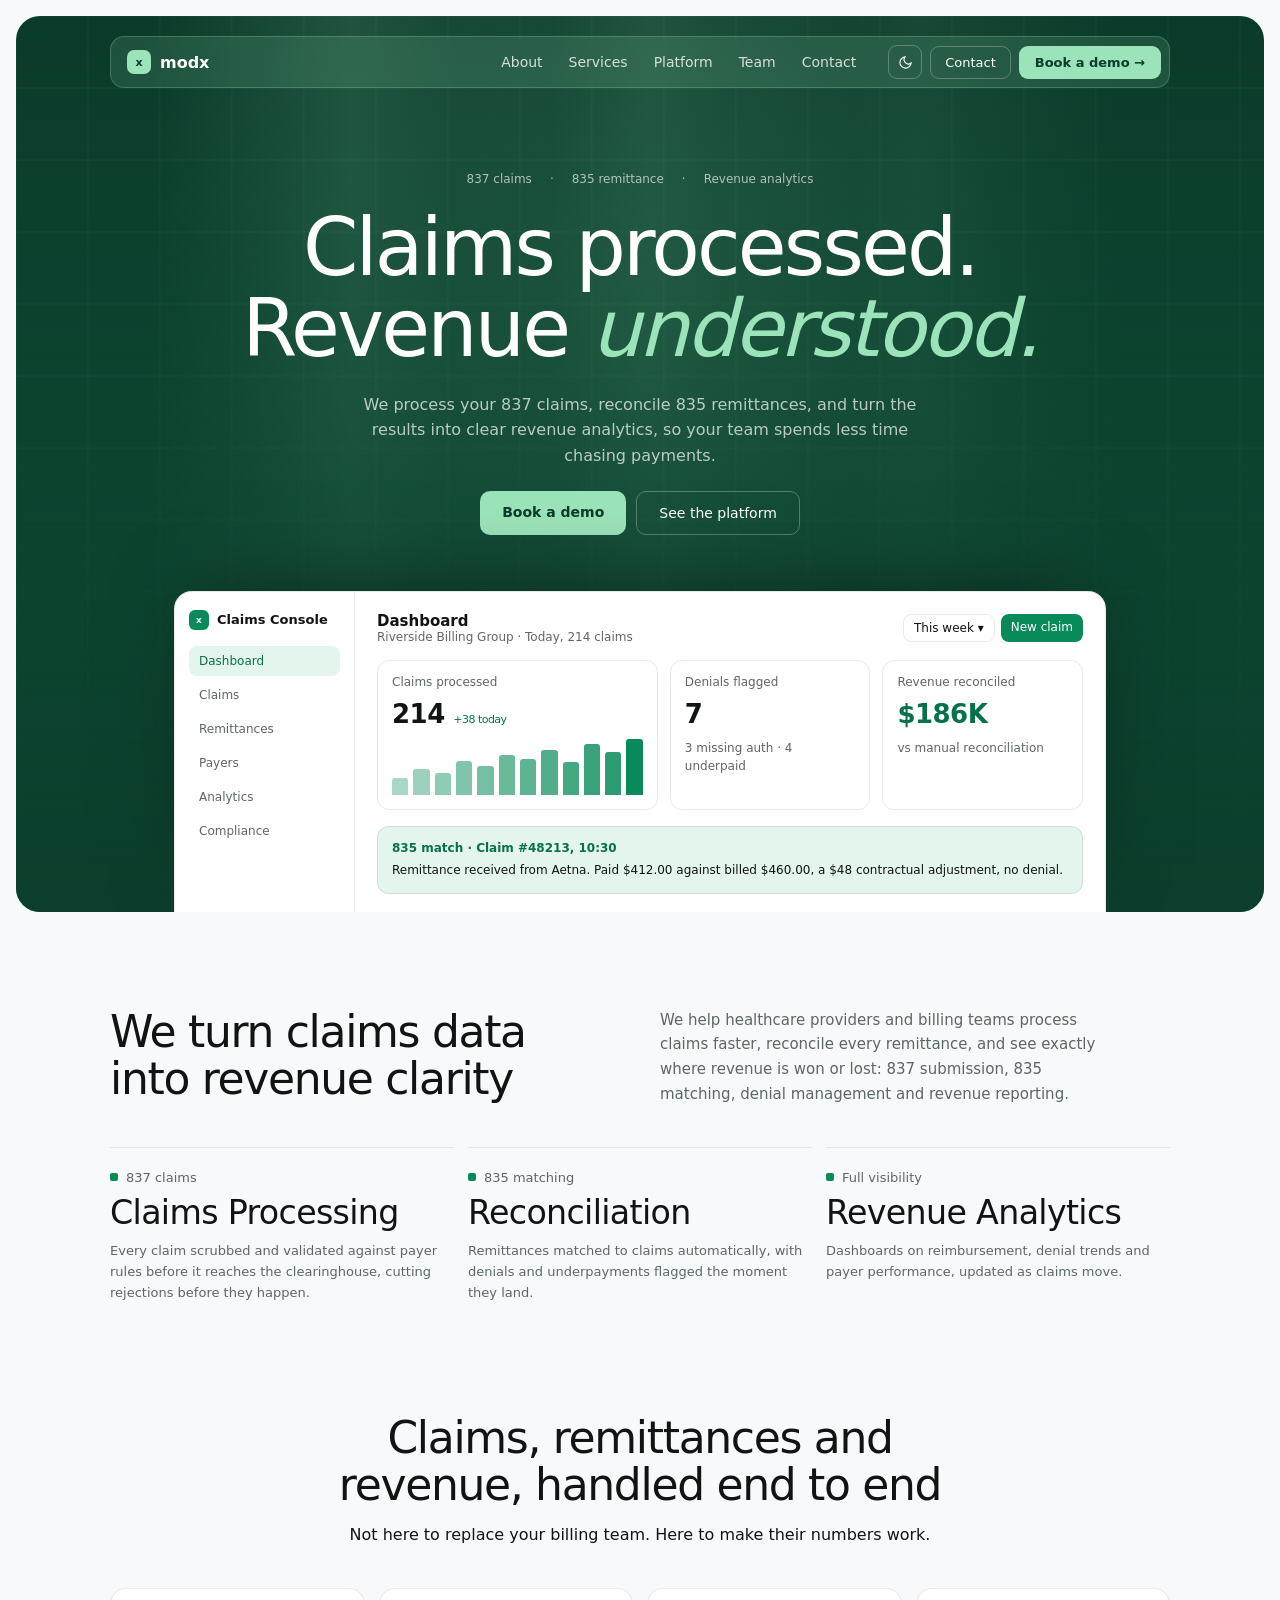
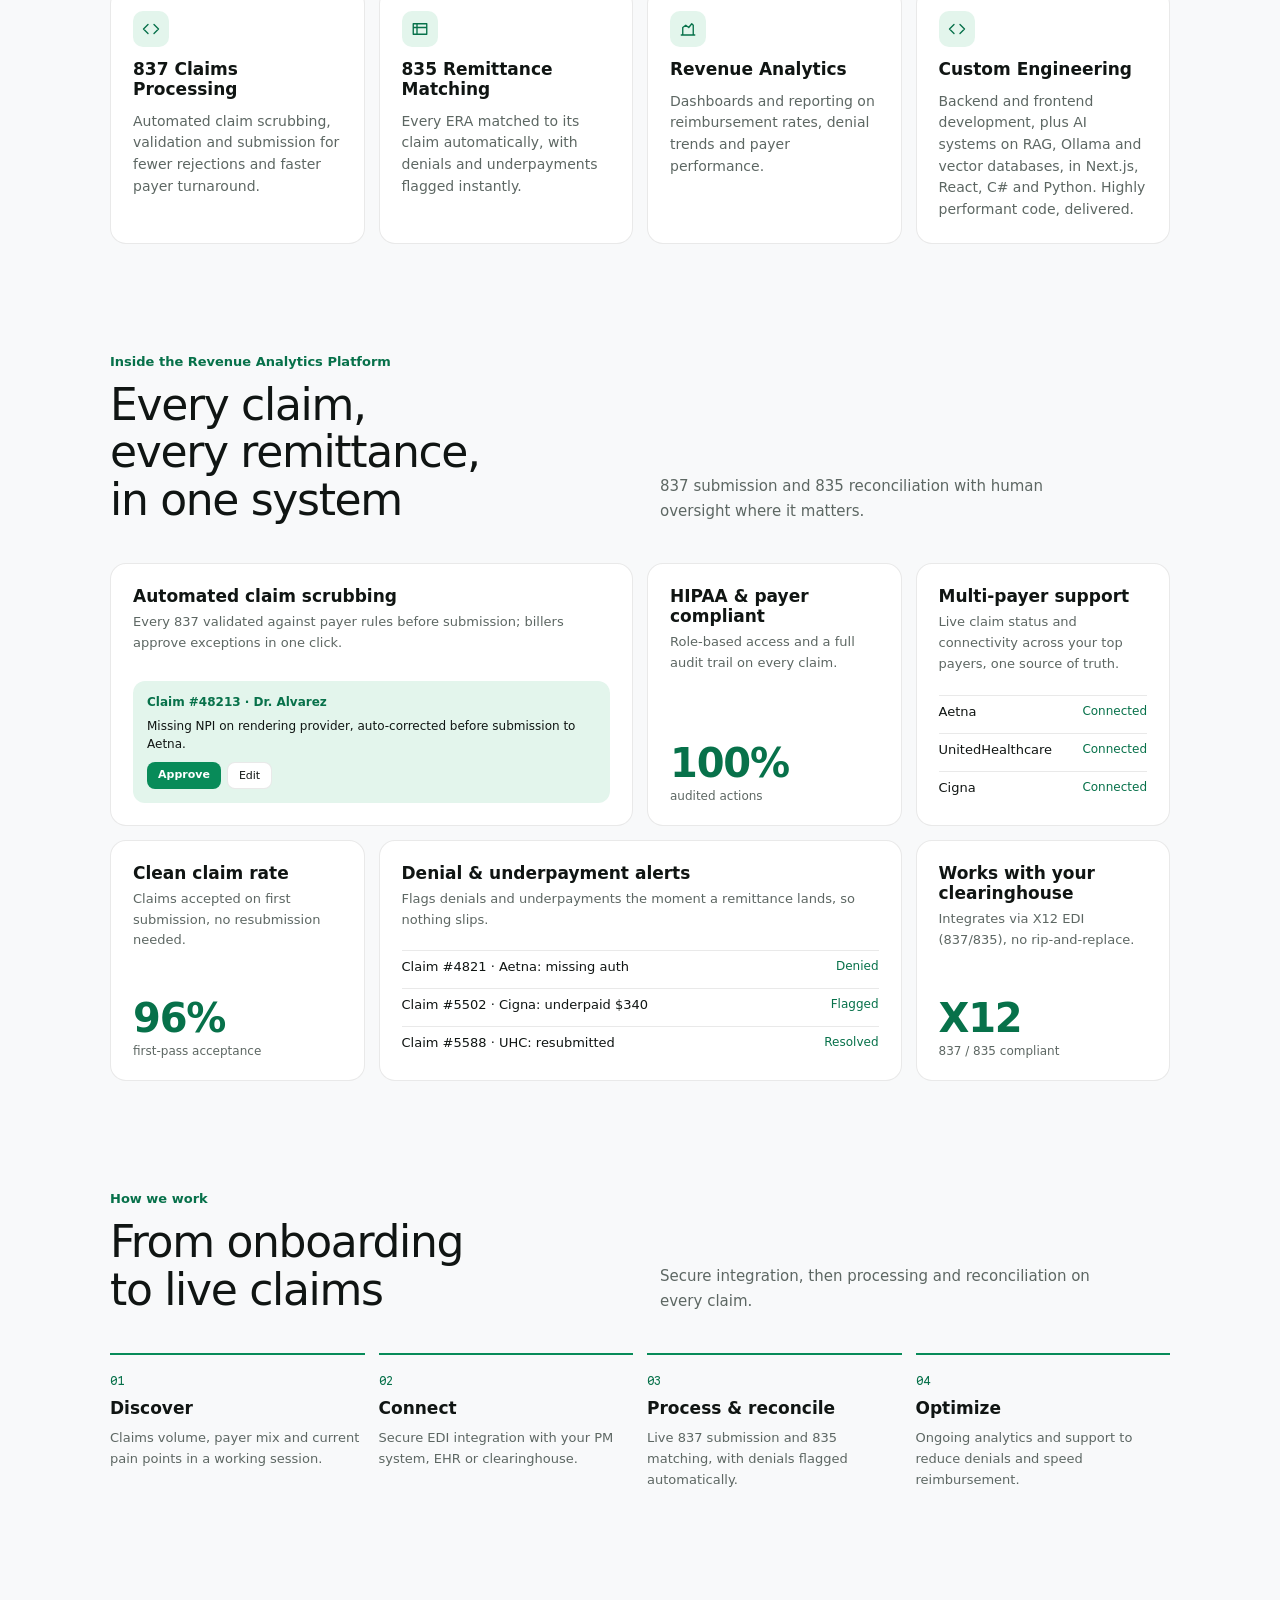
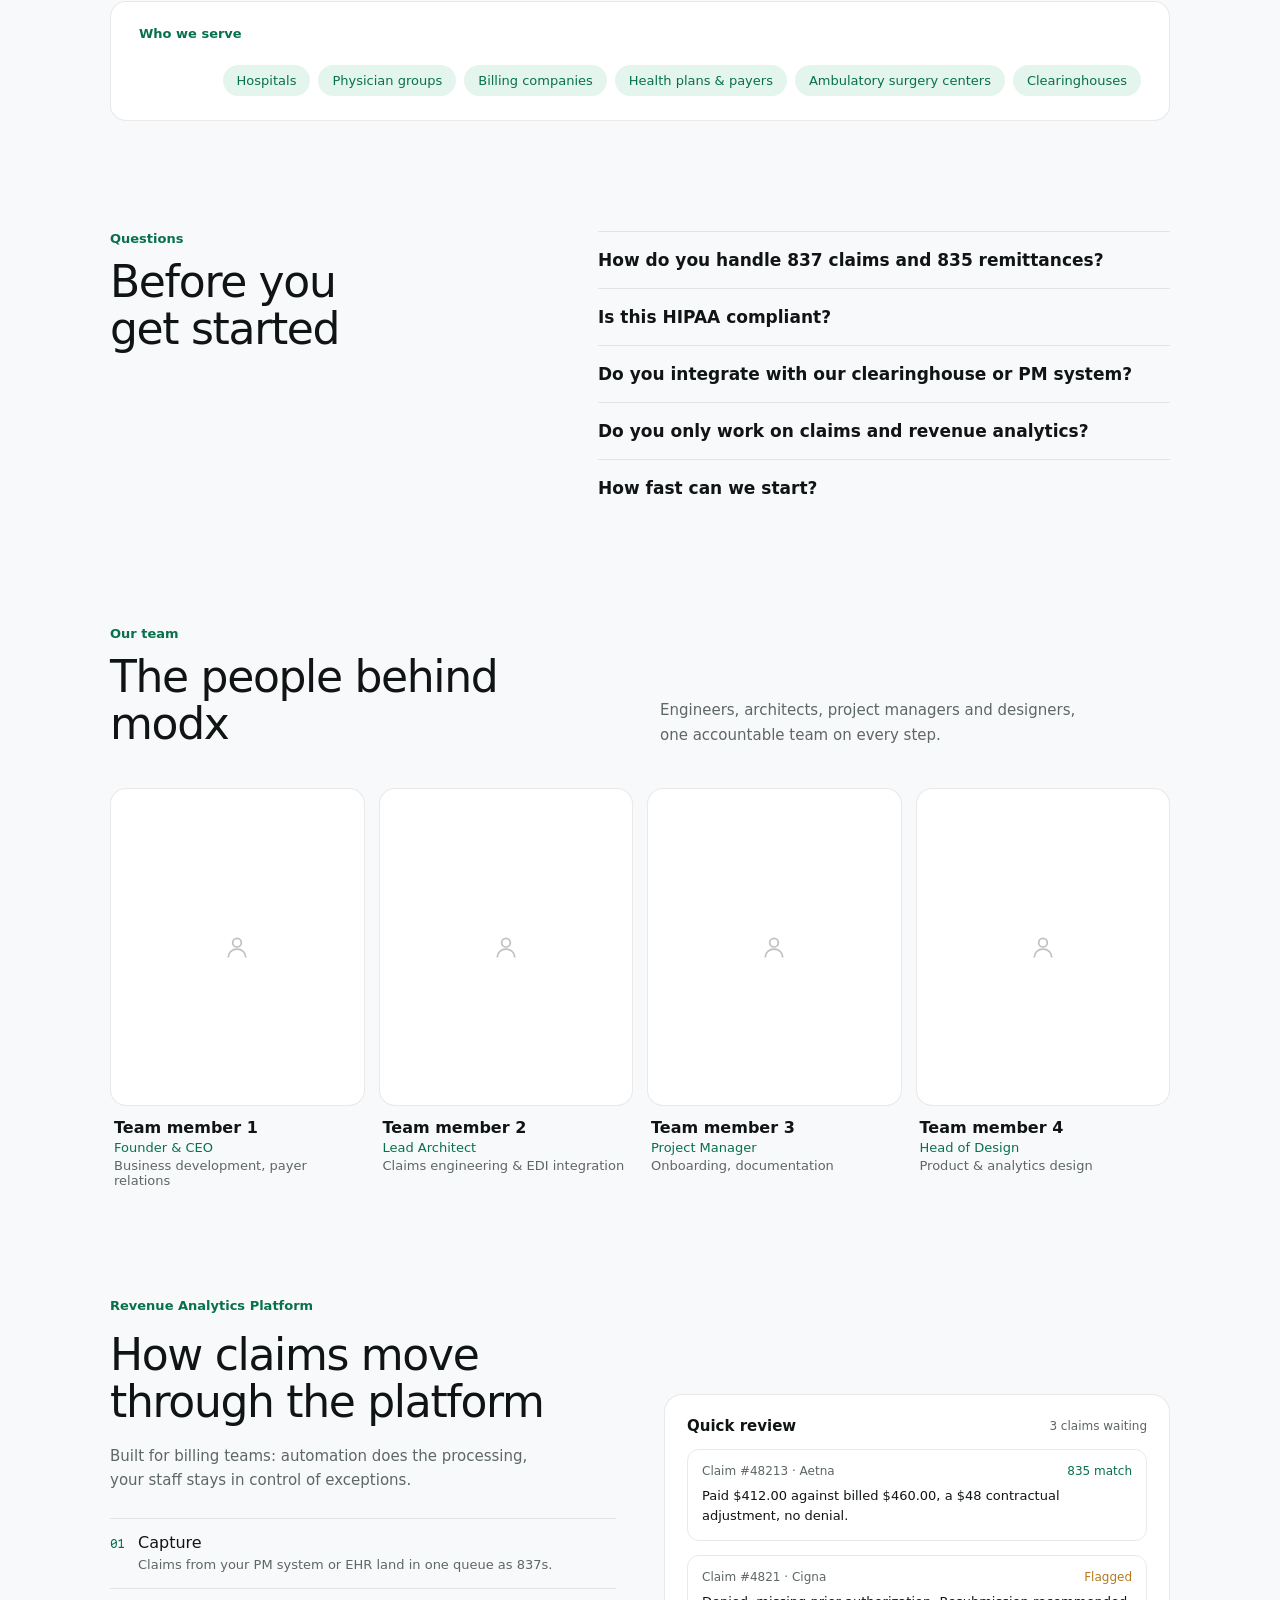
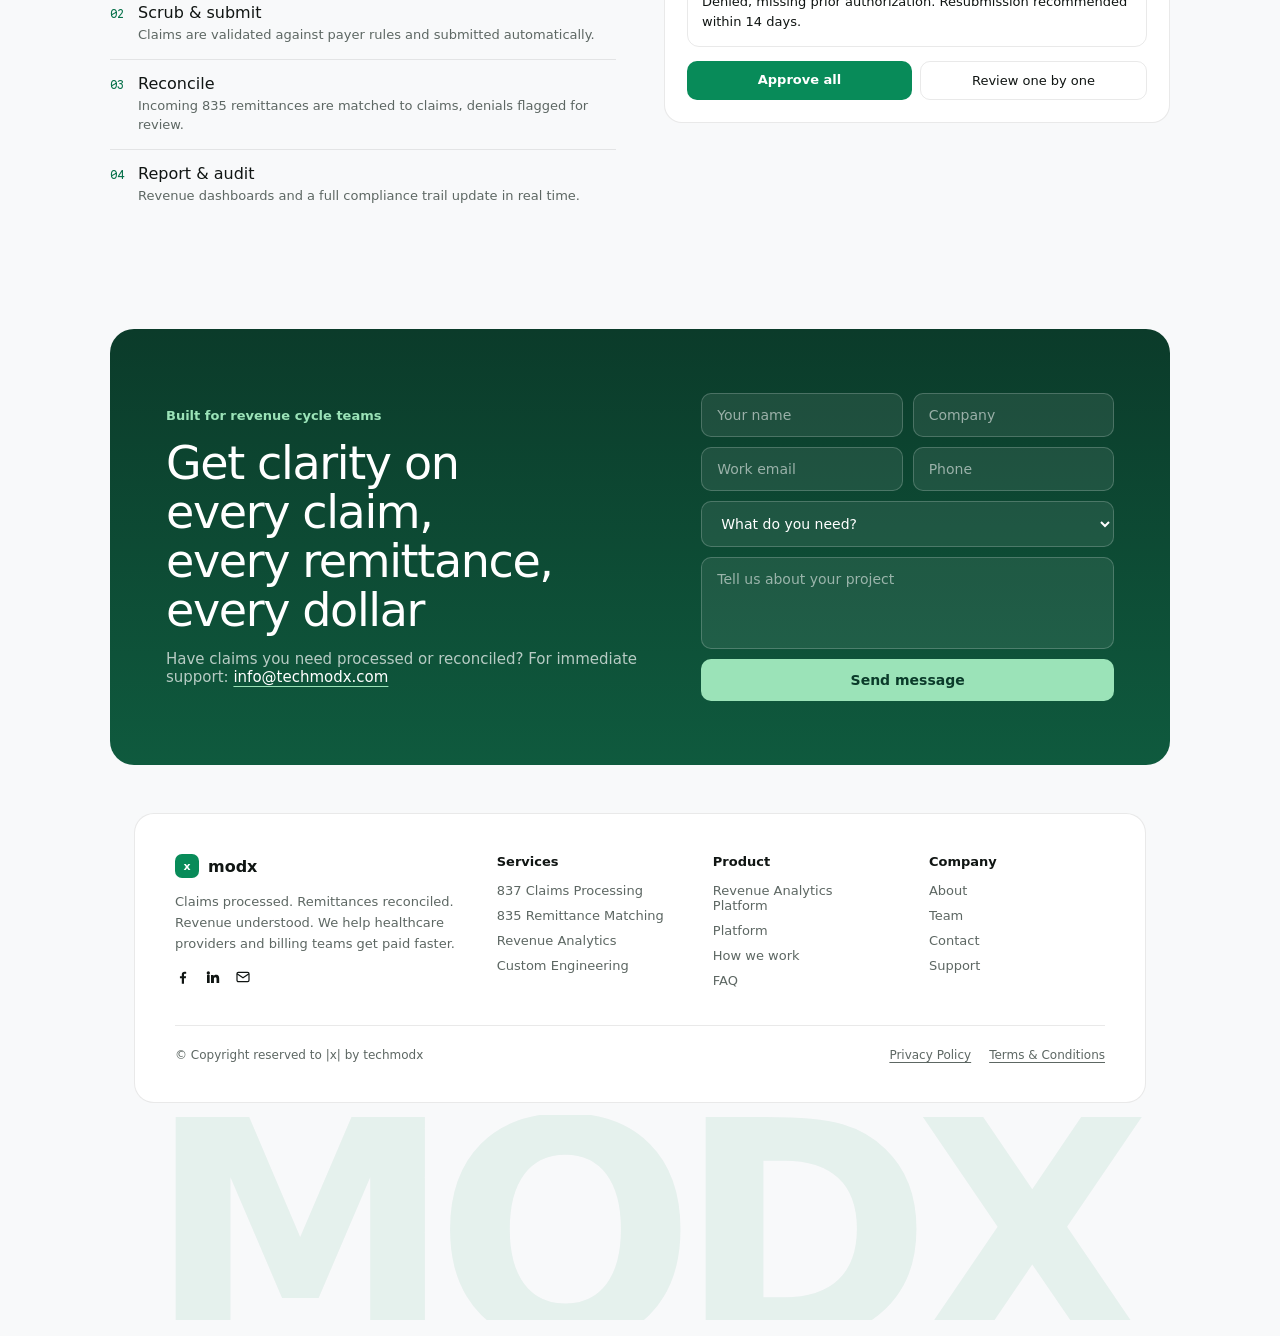
==== landingV2.html @ c611c6ce "Add landing page concepts V2 (Framed Green) and V3 (Studio)" ====
<!DOCTYPE html>
<html lang="en">
<head>
<meta charset="utf-8">
<meta name="viewport" content="width=device-width, initial-scale=1">
<title>MODX: Claims processed. Revenue understood.</title>
<meta name="description" content="MODX processes 837 healthcare claims, reconciles 835 remittances, and turns the results into revenue analytics for providers and billing teams.">
<link rel="preconnect" href="https://fonts.googleapis.com">
<link rel="preconnect" href="https://fonts.gstatic.com" crossorigin>
<link href="https://fonts.googleapis.com/css2?family=Google+Sans+Flex:opsz,wght@6..144,300..800&family=Google+Sans+Code:wght@400;500&display=swap" rel="stylesheet">
<style>
  :root{
    color-scheme:light;
    --bg:#F8F9FA;--panel:#FFFFFF;--fg:#101513;--fg2:#5D6763;--line:rgba(16,21,19,.09);
    --green:#088B59;--green-ink:#07714A;--lime:#9BE3B8;--mint:#E3F5EC;
    --hero:#0B3B2A;--hero2:#0F5A3E;--sun:none;--moon:block;
  }
  [data-theme="dark"]{
    color-scheme:dark;
    --bg:#0C100F;--panel:#141A18;--fg:#EEF2F0;--fg2:#96A19C;--line:rgba(238,242,240,.10);
    --green:#2ED390;--green-ink:#2ED390;--lime:#2ED390;--mint:rgba(46,211,144,.12);
    --hero:#07271D;--hero2:#0B3B2A;--sun:block;--moon:none;
  }
  *{box-sizing:border-box}
  html{scroll-behavior:smooth}
  body{
    margin:0;background:var(--bg);color:var(--fg);padding:16px;
    font-family:"Google Sans Flex","Google Sans","Product Sans",system-ui,sans-serif;
    font-optical-sizing:auto;-webkit-font-smoothing:antialiased;
    transition:background .3s,color .3s;
  }
  a{color:var(--green-ink);text-decoration:none}
  a:hover{color:var(--green)}
  ::selection{background:var(--green);color:#fff}
  ::-moz-selection{background:var(--green);color:#fff}
  h1,h2{margin:0;font-weight:500;letter-spacing:-.03em}
  .wrap{max-width:1060px;margin:0 auto;padding-left:24px;padding-right:24px}
  @keyframes rise{from{opacity:0;transform:translateY(18px)}to{opacity:1;transform:none}}
  [data-reveal]{opacity:0;transform:translateY(18px);transition:opacity .7s,transform .7s}
  [data-reveal].is-visible{opacity:1;transform:none}

  /* ---------- hero ---------- */
  #top{position:relative;overflow:hidden;border-radius:24px;background:linear-gradient(180deg,var(--hero),var(--hero2));color:#fff}
  #hero-canvas{position:absolute;inset:0;z-index:0;width:100%;height:100%;display:block}

  header.site-header{position:relative;z-index:3;padding:20px 24px 0}
  header.site-header nav{max-width:1060px;margin:0 auto;padding:8px 8px 8px 16px;display:flex;align-items:center;gap:20px;flex-wrap:wrap;
    border-radius:14px;background:rgba(155,227,184,.14);border:1px solid rgba(155,227,184,.25);backdrop-filter:blur(12px);-webkit-backdrop-filter:blur(12px)}
  .brand{display:flex;align-items:center;gap:9px;color:#fff;font-weight:600;font-size:16px;white-space:nowrap}
  .brand .mark{width:24px;height:24px;border-radius:7px;background:var(--lime);display:grid;place-items:center;color:#0B3B2A;font-size:11px;font-weight:700}
  .nav-links{display:flex;gap:2px;margin-left:auto;font-size:14px;white-space:nowrap}
  .nav-links a{color:rgba(255,255,255,.8);padding:6px 12px}
  .nav-links a:hover{color:#fff}
  .nav-actions{display:flex;align-items:center;gap:8px}
  .icon-btn{width:34px;height:34px;border-radius:9px;border:1px solid rgba(255,255,255,.25);background:transparent;color:#fff;cursor:pointer;display:grid;place-items:center}
  .icon-btn:hover{border-color:#fff}
  .icon-btn svg{width:15px;height:15px}
  .btn-outline{color:#fff;padding:8px 14px;border-radius:9px;border:1px solid rgba(255,255,255,.25);font-size:13px;white-space:nowrap;display:inline-block}
  .btn-outline:hover{color:#fff;border-color:#fff}
  .btn-lime{background:var(--lime);color:#0B3B2A;padding:9px 16px;border-radius:9px;font-weight:600;font-size:13px;white-space:nowrap;display:inline-block}
  .btn-lime:hover{color:#0B3B2A;filter:brightness(1.05)}
  .nav-toggle{display:none;width:34px;height:34px;border-radius:9px;border:1px solid rgba(255,255,255,.25);background:transparent;color:#fff;cursor:pointer;align-items:center;justify-content:center}
  .nav-toggle svg{width:18px;height:18px}

  .hero-inner{position:relative;z-index:2;max-width:1060px;margin:0 auto;padding:84px 24px 0;text-align:center;display:flex;flex-direction:column;align-items:center;gap:22px;animation:rise .8s cubic-bezier(.2,.7,.2,1) both}
  .hero-tags{display:flex;gap:18px;font-size:12px;color:rgba(255,255,255,.65);white-space:nowrap;flex-wrap:wrap;justify-content:center}
  .hero-inner h1{font-size:clamp(44px,6.2vw,80px);line-height:1.02;letter-spacing:-.035em;max-width:820px;text-wrap:balance}
  .hero-inner h1 em{font-style:italic;font-weight:300;color:var(--lime)}
  .hero-inner p{margin:0;max-width:560px;font-size:16px;line-height:1.6;color:rgba(255,255,255,.7);text-wrap:pretty}
  .hero-ctas{display:flex;gap:10px;flex-wrap:wrap;justify-content:center}
  .hero-cta-primary{background:var(--lime);color:#0B3B2A;padding:13px 22px;border-radius:10px;font-weight:600;font-size:14px;white-space:nowrap}
  .hero-cta-primary:hover{color:#0B3B2A;filter:brightness(1.05)}
  .hero-cta-secondary{color:#fff;padding:13px 22px;border-radius:10px;border:1px solid rgba(255,255,255,.28);font-weight:500;font-size:14px;white-space:nowrap}
  .hero-cta-secondary:hover{color:#fff;border-color:#fff}

  /* dashboard mock overlapping hero bottom */
  .dash-wrap{position:relative;z-index:2;max-width:980px;margin:56px auto -2px;padding:0 24px}
  .dash{border-radius:18px 18px 0 0;background:var(--panel);color:var(--fg);border:1px solid var(--line);border-bottom:0;
    box-shadow:0 -20px 80px -30px rgba(0,0,0,.5);overflow:hidden;font-size:12px;display:grid;grid-template-columns:180px 1fr;min-height:320px}
  .dash-side{border-right:1px solid var(--line);padding:18px 14px;display:flex;flex-direction:column;gap:4px}
  .dash-side .brand-row{display:flex;align-items:center;gap:8px;font-weight:600;font-size:13px;margin-bottom:12px}
  .dash-side .brand-row .mark{width:20px;height:20px;border-radius:6px;background:var(--green);display:grid;place-items:center;color:#fff;font-size:9px}
  .dash-side .item{padding:8px 10px;color:var(--fg2)}
  .dash-side .item.active{border-radius:8px;background:var(--mint);color:var(--green-ink);font-weight:500}
  .dash-main{padding:20px 22px;display:flex;flex-direction:column;gap:16px;text-align:left}
  .dash-head{display:flex;justify-content:space-between;align-items:center}
  .dash-head .title{font-size:15px;font-weight:600}
  .dash-head .sub{color:var(--fg2)}
  .dash-head .actions{display:flex;gap:6px}
  .dash-head .actions span{padding:6px 10px;border-radius:8px;border:1px solid var(--line)}
  .dash-head .actions span.solid{background:var(--green);color:#fff;font-weight:500;border:none}
  .dash-stats{display:grid;grid-template-columns:1.4fr 1fr 1fr;gap:12px}
  .dash-stats .card{border:1px solid var(--line);border-radius:12px;padding:14px;display:flex;flex-direction:column;gap:10px}
  .dash-stats .lbl{color:var(--fg2)}
  .dash-stats .num{font-size:26px;font-weight:600;letter-spacing:-.02em}
  .dash-stats .num span{font-size:11px;color:var(--green-ink);font-weight:500}
  .dash-stats .num.green{color:var(--green-ink)}
  .dash-stats .desc{color:var(--fg2);line-height:1.5}
  .bars{display:flex;align-items:end;gap:5px;height:56px}
  .bars span{flex:1;border-radius:3px 3px 0 0;background:var(--green)}
  .dash-ai{border:1px solid var(--line);border-radius:12px;padding:14px;background:var(--mint);display:flex;flex-direction:column;gap:6px}
  .dash-ai .who{color:var(--green-ink);font-weight:600}
  .dash-ai .body{line-height:1.5}

  /* ---------- about + pillars ---------- */
  #about{padding:96px 0 0}
  .about-grid{display:grid;grid-template-columns:1fr 1fr;gap:40px;align-items:start}
  .about-grid h2{font-size:clamp(30px,3.6vw,44px);line-height:1.08;text-wrap:balance}
  .about-grid p{margin:0;color:var(--fg2);font-size:15px;line-height:1.65;max-width:440px;text-wrap:pretty}
  .pillars-grid{margin-top:40px;display:grid;grid-template-columns:repeat(3,1fr);gap:14px}
  .pillar{border-top:1px solid var(--line);padding-top:22px;display:flex;flex-direction:column;gap:10px}
  .pillar .label{display:flex;align-items:center;gap:8px;color:var(--fg2);font-size:13px}
  .pillar .label .dot{width:8px;height:8px;border-radius:2px;background:var(--green)}
  .pillar .big{font-size:clamp(24px,2.6vw,34px);font-weight:500;letter-spacing:-.02em;line-height:1.1}
  .pillar p{margin:0;color:var(--fg2);font-size:13px;line-height:1.6;text-wrap:pretty}

  /* ---------- services ---------- */
  #services{padding:110px 0 0;text-align:center}
  #services h2{font-size:clamp(30px,3.6vw,44px);line-height:1.08;max-width:620px;margin:0 auto 12px;text-wrap:balance}
  #services > .wrap > p{margin:0 auto;max-width:480px;color:var(--fg2);font-size:15px}
  .services-grid{display:grid;grid-template-columns:repeat(auto-fit,minmax(240px,1fr));gap:14px;margin-top:44px;text-align:left}
  .service-card{border:1px solid var(--line);border-radius:16px;background:var(--panel);padding:22px;display:flex;flex-direction:column;gap:12px;color:var(--fg);transition:border-color .3s}
  .service-card:hover{border-color:var(--green);color:var(--fg)}
  .service-card .icon{width:36px;height:36px;border-radius:10px;background:var(--mint);display:grid;place-items:center;color:var(--green-ink)}
  .service-card .title{font-size:17px;font-weight:600}
  .service-card p{margin:0;color:var(--fg2);font-size:14px;line-height:1.55}

  /* ---------- bento ---------- */
  #platform{padding:110px 0 0}
  .bento-head{display:grid;grid-template-columns:1fr 1fr;gap:40px;align-items:end}
  .bento-head .eyebrow{font-size:13px;color:var(--green-ink);font-weight:600;margin-bottom:12px}
  .bento-head h2{font-size:clamp(30px,3.6vw,44px);line-height:1.08;text-wrap:balance}
  .bento-head p{margin:0;color:var(--fg2);font-size:15px;line-height:1.65;max-width:440px}
  .bento{display:grid;grid-template-columns:repeat(4,1fr);gap:14px;margin-top:40px}
  .bento-card{border:1px solid var(--line);border-radius:16px;background:var(--panel);padding:22px;display:flex;flex-direction:column;justify-content:space-between;gap:20px;min-height:230px}
  .bento-card.span2{grid-column:span 2}
  .bento-card .title{font-size:17px;font-weight:600}
  .bento-card .desc{font-size:13px;color:var(--fg2);line-height:1.6;margin-top:6px}
  .bento-stat .num{font-size:40px;font-weight:600;letter-spacing:-.03em;line-height:1;color:var(--green-ink)}
  .bento-stat .label{font-size:12px;color:var(--fg2);margin-top:6px}
  .bento-list{display:flex;flex-direction:column;gap:6px}
  .bento-list .item{display:flex;justify-content:space-between;padding:8px 0;border-top:1px solid var(--line);font-size:13px}
  .bento-list .item span.ok{color:var(--green-ink);font-size:12px;font-weight:500}
  .ai-note{border-radius:12px;padding:14px;display:flex;flex-direction:column;gap:8px;font-size:12px;background:var(--mint)}
  .ai-note .who{color:var(--green-ink);font-weight:600;font-size:12px}
  .ai-note .body{line-height:1.55}
  .ai-note .actions{display:flex;gap:6px}
  .pill-approve{padding:6px 11px;border-radius:8px;background:var(--green);color:#fff;font-weight:600;font-size:11px}
  .pill-edit{padding:6px 11px;border-radius:8px;border:1px solid var(--line);font-size:11px;background:var(--panel)}

  /* ---------- process ---------- */
  #process{padding:110px 0 0}
  .process-grid{display:grid;grid-template-columns:repeat(4,1fr);gap:14px;margin-top:40px}
  .process-step{border-top:2px solid var(--green);padding-top:18px;display:flex;flex-direction:column;gap:10px}
  .process-step .n{font-family:"Google Sans Code",monospace;font-size:12px;color:var(--green-ink)}
  .process-step .title{font-size:17px;font-weight:600}
  .process-step p{margin:0;font-size:13px;color:var(--fg2);line-height:1.6}

  /* ---------- industries ---------- */
  #industries{padding:110px 0 0}
  .industries-card{border-radius:16px;background:var(--panel);border:1px solid var(--line);padding:24px 28px;display:flex;align-items:center;gap:24px;flex-wrap:wrap}
  .industries-card .eyebrow{font-size:13px;color:var(--green-ink);font-weight:600}
  .tag-list{display:flex;gap:8px;flex-wrap:wrap;margin-left:auto}
  .tag-list span{padding:8px 14px;background:var(--mint);color:var(--green-ink);border-radius:999px;font-size:13px;font-weight:500}

  /* ---------- faq ---------- */
  #faq{padding:110px 0 0}
  .faq-grid{display:grid;grid-template-columns:1fr 1.3fr;gap:48px;align-items:start}
  .faq-grid .eyebrow{font-size:13px;color:var(--green-ink);font-weight:600;margin-bottom:12px}
  .faq-grid h2{font-size:clamp(30px,3.6vw,44px);line-height:1.08;text-wrap:balance}
  .faq-list details{border-top:1px solid var(--line);padding:18px 0}
  .faq-list summary{cursor:pointer;font-size:17px;font-weight:600;list-style:none}
  .faq-list summary::-webkit-details-marker{display:none}
  .faq-list p{margin:12px 0 0;color:var(--fg2);font-size:14px;line-height:1.6;max-width:560px}

  /* ---------- team ---------- */
  #team{padding:110px 0 0}
  .team-head{display:grid;grid-template-columns:1fr 1fr;gap:40px;align-items:end}
  .team-head .eyebrow{font-size:13px;color:var(--green-ink);font-weight:600;margin-bottom:12px}
  .team-head h2{font-size:clamp(30px,3.6vw,44px);line-height:1.08}
  .team-head p{margin:0;color:var(--fg2);font-size:15px;line-height:1.65;max-width:440px}
  .team-grid{display:grid;grid-template-columns:repeat(4,1fr);gap:14px;margin-top:40px}
  .team-card{display:flex;flex-direction:column;gap:12px}
  .team-photo{aspect-ratio:4/5;border-radius:16px;overflow:hidden;background:var(--panel);border:1px solid var(--line);display:flex;align-items:center;justify-content:center;color:var(--fg2)}
  .team-photo svg{opacity:.4}
  .team-info{display:flex;flex-direction:column;gap:3px;padding:0 4px}
  .team-info .name{font-size:16px;font-weight:600}
  .team-info .role{font-size:13px;color:var(--green-ink)}
  .team-info .desc{font-size:13px;color:var(--fg2)}

  /* ---------- product ---------- */
  #product{padding:110px 0 0;display:grid;grid-template-columns:1fr 1fr;gap:48px;align-items:center}
  .product-left{display:flex;flex-direction:column;gap:18px}
  .product-left .eyebrow{font-size:13px;color:var(--green-ink);font-weight:600}
  .product-left h2{font-size:clamp(30px,3.6vw,44px);line-height:1.08;text-wrap:balance}
  .product-left p{margin:0;color:var(--fg2);font-size:15px;line-height:1.6;max-width:420px}
  .steps{display:flex;flex-direction:column;margin-top:8px}
  .step-row{display:flex;gap:14px;padding:14px 0;border-top:1px solid var(--line);align-items:baseline}
  .step-row .n{font-family:"Google Sans Code",monospace;font-size:12px;color:var(--green-ink)}
  .step-row .title{font-weight:500}
  .step-row .body{color:var(--fg2);font-size:13px;margin-top:3px;line-height:1.5}
  .review-card{border:1px solid var(--line);border-radius:18px;background:var(--panel);padding:22px;display:flex;flex-direction:column;gap:14px;font-size:13px}
  .review-card .head{display:flex;justify-content:space-between;align-items:center}
  .review-card .head .title{font-weight:600;font-size:15px}
  .review-card .head .sub{color:var(--fg2);font-size:12px}
  .review-item{border:1px solid var(--line);border-radius:12px;padding:14px;display:flex;flex-direction:column;gap:8px}
  .review-item .row{display:flex;justify-content:space-between;color:var(--fg2);font-size:12px}
  .review-item .row span.ai{color:var(--green-ink)}
  .review-item .row span.flag{color:#B7791F}
  .review-item .body{line-height:1.55}
  .review-actions{display:flex;gap:8px}
  .review-actions span{flex:1;text-align:center;padding:11px;border-radius:10px}
  .review-actions span.solid{background:var(--green);color:#fff;font-weight:600}
  .review-actions span.outline{border:1px solid var(--line)}

  /* ---------- contact ---------- */
  #contact{margin-top:110px;padding:0 0 24px}
  .contact-card{border-radius:24px;background:linear-gradient(180deg,var(--hero),var(--hero2));color:#fff;padding:64px 56px;display:grid;grid-template-columns:1.2fr 1fr;gap:40px;align-items:center}
  .contact-left{display:flex;flex-direction:column;gap:16px}
  .contact-left .eyebrow{font-size:13px;color:var(--lime);font-weight:600}
  .contact-left h2{font-size:clamp(30px,3.6vw,46px);line-height:1.06;text-wrap:balance}
  .contact-left p{margin:0;color:rgba(255,255,255,.7);font-size:15px}
  .contact-left a{color:#fff;font-weight:500;text-decoration:underline;text-underline-offset:4px;text-decoration-color:var(--lime)}
  .contact-form{display:flex;flex-direction:column;gap:10px}
  .form-row{display:grid;grid-template-columns:1fr 1fr;gap:10px}
  .contact-form input,.contact-form select,.contact-form textarea{
    padding:13px 15px;border-radius:10px;border:1px solid rgba(255,255,255,.2);background:rgba(255,255,255,.08);
    color:#fff;font:inherit;font-size:14px;width:100%;color-scheme:dark}
  .contact-form input::placeholder,.contact-form textarea::placeholder{color:rgba(255,255,255,.55)}
  .contact-form textarea{resize:none}
  .btn-send{padding:13px;border-radius:10px;border:0;background:var(--lime);color:#0B3B2A;font:inherit;font-weight:600;font-size:14px;cursor:pointer}
  .form-note{font-size:13px;color:var(--lime);display:none}
  .form-note.is-visible{display:block}

  /* ---------- footer ---------- */
  footer{max-width:1060px;margin:24px auto 0;padding:0 24px}
  .footer-card{background:var(--panel);border:1px solid var(--line);border-radius:20px;padding:40px}
  .footer-cols{display:grid;grid-template-columns:1.6fr 1fr 1fr 1fr;gap:40px;align-items:start}
  .footer-brand{display:flex;flex-direction:column;gap:14px}
  .footer-brand .logo{display:flex;align-items:center;gap:9px;font-weight:600;font-size:16px;color:var(--fg)}
  .footer-brand .logo .mark{width:24px;height:24px;border-radius:7px;background:var(--green);display:grid;place-items:center;color:#fff;font-size:11px;font-weight:700}
  .footer-brand p{margin:0;color:var(--fg2);font-size:13px;line-height:1.6;max-width:320px}
  .footer-socials{display:flex;gap:14px;color:var(--fg)}
  .footer-socials a{color:var(--fg)}
  .footer-col{display:flex;flex-direction:column;gap:10px;font-size:13px}
  .footer-col span.head{font-weight:600;color:var(--fg);margin-bottom:4px}
  .footer-col a{color:var(--fg2)}
  .footer-bottom{margin-top:36px;padding-top:22px;border-top:1px solid var(--line);display:flex;justify-content:space-between;gap:16px;flex-wrap:wrap;font-size:12px;color:var(--fg2)}
  .footer-bottom .links{display:flex;gap:18px}
  .footer-bottom .links a{color:var(--fg2);text-decoration:underline;text-underline-offset:3px}
  .footer-wordmark{position:relative;height:clamp(110px,16vw,220px);overflow:hidden;margin-top:12px}
  .footer-wordmark span{position:absolute;left:0;right:0;top:0;font-size:clamp(150px,24vw,340px);font-weight:600;letter-spacing:-.06em;line-height:.78;text-align:center;color:color-mix(in oklab,var(--green) 8%,transparent);user-select:none;pointer-events:none}

  /* ---------- responsive ---------- */
  @media (max-width:900px){
    .nav-links{display:none;flex-direction:column;gap:0;width:100%;margin-left:0;order:3}
    .nav-links.is-open{display:flex}
    .nav-links a{padding:12px 0;border-top:1px solid rgba(255,255,255,.15)}
    .nav-toggle{display:flex}
    .about-grid,.bento-head,.team-head,.faq-grid,#product,.contact-card{grid-template-columns:1fr}
    .pillars-grid,.services-grid,.process-grid{grid-template-columns:1fr}
    .bento{grid-template-columns:1fr 1fr}
    .bento-card.span2{grid-column:span 2}
    .team-grid{grid-template-columns:1fr 1fr}
    .dash{grid-template-columns:1fr}
    .dash-side{display:none}
    .footer-cols{grid-template-columns:1fr 1fr}
  }
  @media (max-width:560px){
    .dash-stats{grid-template-columns:1fr}
    .bento{grid-template-columns:1fr}
    .bento-card.span2{grid-column:span 1}
    .team-grid{grid-template-columns:1fr}
    .footer-cols{grid-template-columns:1fr}
    .form-row{grid-template-columns:1fr}
    .contact-card{padding:40px 24px}
  }
</style>
</head>
<body>

<section id="top">
  <canvas id="hero-canvas"></canvas>

  <header class="site-header">
    <nav>
      <a href="#top" class="brand"><span class="mark">x</span>modx</a>

      <div class="nav-links" id="navLinks">
        <a href="#about">About</a>
        <a href="#services">Services</a>
        <a href="#product">Platform</a>
        <a href="#team">Team</a>
        <a href="#contact">Contact</a>
      </div>

      <div class="nav-actions">
        <button class="icon-btn" id="themeToggle" aria-label="Toggle theme">
          <svg style="display:var(--moon)" viewBox="0 0 24 24" fill="none" stroke="currentColor" stroke-width="1.8" stroke-linecap="round"><path d="M21 12.8A9 9 0 1 1 11.2 3a7 7 0 0 0 9.8 9.8z"></path></svg>
          <svg style="display:var(--sun)" viewBox="0 0 24 24" fill="none" stroke="currentColor" stroke-width="1.8" stroke-linecap="round"><circle cx="12" cy="12" r="4"></circle><path d="M12 2v2M12 20v2M4.9 4.9l1.4 1.4M17.7 17.7l1.4 1.4M2 12h2M20 12h2M4.9 19.1l1.4-1.4M17.7 6.3l1.4-1.4"></path></svg>
        </button>
        <a href="#contact" class="btn-outline">Contact</a>
        <a href="#contact" class="btn-lime">Book a demo →</a>
        <button class="nav-toggle" id="navToggle" aria-label="Open menu" aria-expanded="false">
          <svg viewBox="0 0 24 24" fill="none" stroke="currentColor" stroke-width="1.8" stroke-linecap="round"><path d="M3 6h18M3 12h18M3 18h18"></path></svg>
        </button>
      </div>
    </nav>
  </header>

  <div class="hero-inner">
    <div class="hero-tags"><span>837 claims</span><span>·</span><span>835 remittance</span><span>·</span><span>Revenue analytics</span></div>
    <h1>Claims processed.<br>Revenue <em>understood.</em></h1>
    <p>We process your 837 claims, reconcile 835 remittances, and turn the results into clear revenue analytics, so your team spends less time chasing payments.</p>
    <div class="hero-ctas">
      <a href="#contact" class="hero-cta-primary">Book a demo</a>
      <a href="#product" class="hero-cta-secondary">See the platform</a>
    </div>
  </div>

  <div class="dash-wrap">
    <div class="dash">
      <div class="dash-side">
        <div class="brand-row"><span class="mark">x</span>Claims Console</div>
        <div class="item active">Dashboard</div>
        <div class="item">Claims</div>
        <div class="item">Remittances</div>
        <div class="item">Payers</div>
        <div class="item">Analytics</div>
        <div class="item">Compliance</div>
      </div>
      <div class="dash-main">
        <div class="dash-head">
          <div><div class="title">Dashboard</div><div class="sub">Riverside Billing Group · Today, 214 claims</div></div>
          <div class="actions"><span>This week ▾</span><span class="solid">New claim</span></div>
        </div>
        <div class="dash-stats">
          <div class="card">
            <div class="lbl">Claims processed</div>
            <div class="num">214 <span>+38 today</span></div>
            <div class="bars" id="dashBars"></div>
          </div>
          <div class="card"><div class="lbl">Denials flagged</div><div class="num">7</div><div class="desc">3 missing auth · 4 underpaid</div></div>
          <div class="card"><div class="lbl">Revenue reconciled</div><div class="num green">$186K</div><div class="desc">vs manual reconciliation</div></div>
        </div>
        <div class="dash-ai">
          <div class="who">835 match · Claim #48213, 10:30</div>
          <div class="body">Remittance received from Aetna. Paid $412.00 against billed $460.00, a $48 contractual adjustment, no denial.</div>
        </div>
      </div>
    </div>
  </div>
</section>

<section id="about" class="wrap">
  <div class="about-grid">
    <h2 data-reveal>We turn claims data into revenue clarity</h2>
    <p data-reveal>We help healthcare providers and billing teams process claims faster, reconcile every remittance, and see exactly where revenue is won or lost: 837 submission, 835 matching, denial management and revenue reporting.</p>
  </div>
  <div class="pillars-grid">
    <div class="pillar" data-reveal>
      <div class="label"><span class="dot"></span>837 claims</div>
      <div class="big">Claims Processing</div>
      <p>Every claim scrubbed and validated against payer rules before it reaches the clearinghouse, cutting rejections before they happen.</p>
    </div>
    <div class="pillar" data-reveal>
      <div class="label"><span class="dot"></span>835 matching</div>
      <div class="big">Reconciliation</div>
      <p>Remittances matched to claims automatically, with denials and underpayments flagged the moment they land.</p>
    </div>
    <div class="pillar" data-reveal>
      <div class="label"><span class="dot"></span>Full visibility</div>
      <div class="big">Revenue Analytics</div>
      <p>Dashboards on reimbursement, denial trends and payer performance, updated as claims move.</p>
    </div>
  </div>
</section>

<section id="services" class="wrap">
  <h2 data-reveal>Claims, remittances and revenue, handled end to end</h2>
  <p data-reveal>Not here to replace your billing team. Here to make their numbers work.</p>
  <div class="services-grid">
    <a href="#contact" class="service-card" data-reveal>
      <div class="icon"><svg width="18" height="18" viewBox="0 0 24 24" fill="none" stroke="currentColor" stroke-width="1.8" stroke-linecap="round" stroke-linejoin="round"><path d="M8 6l-6 6 6 6M16 6l6 6-6 6"></path></svg></div>
      <div class="title">837 Claims Processing</div>
      <p>Automated claim scrubbing, validation and submission for fewer rejections and faster payer turnaround.</p>
    </a>
    <a href="#contact" class="service-card" data-reveal>
      <div class="icon"><svg width="18" height="18" viewBox="0 0 24 24" fill="none" stroke="currentColor" stroke-width="1.8" stroke-linecap="round" stroke-linejoin="round"><path d="M3 5h18v14H3zM3 10h18M8 5v14"></path></svg></div>
      <div class="title">835 Remittance Matching</div>
      <p>Every ERA matched to its claim automatically, with denials and underpayments flagged instantly.</p>
    </a>
    <a href="#contact" class="service-card" data-reveal>
      <div class="icon"><svg width="18" height="18" viewBox="0 0 24 24" fill="none" stroke="currentColor" stroke-width="1.8" stroke-linecap="round" stroke-linejoin="round"><path d="M3 20h18M5 20V10l4-3 4 3 4-5 2 2v13"></path></svg></div>
      <div class="title">Revenue Analytics</div>
      <p>Dashboards and reporting on reimbursement rates, denial trends and payer performance.</p>
    </a>
    <a href="#contact" class="service-card" data-reveal>
      <div class="icon"><svg width="18" height="18" viewBox="0 0 24 24" fill="none" stroke="currentColor" stroke-width="1.8" stroke-linecap="round" stroke-linejoin="round"><path d="M16 18l6-6-6-6M8 6l-6 6 6 6"></path></svg></div>
      <div class="title">Custom Engineering</div>
      <p>Backend and frontend development, plus AI systems on RAG, Ollama and vector databases, in Next.js, React, C# and Python. Highly performant code, delivered.</p>
    </a>
  </div>
</section>

<section id="platform" class="wrap">
  <div class="bento-head">
    <div data-reveal><div class="eyebrow">Inside the Revenue Analytics Platform</div><h2>Every claim, every remittance, in one system</h2></div>
    <p data-reveal>837 submission and 835 reconciliation with human oversight where it matters.</p>
  </div>
  <div class="bento">
    <div class="bento-card span2" data-reveal>
      <div><div class="title">Automated claim scrubbing</div><div class="desc">Every 837 validated against payer rules before submission; billers approve exceptions in one click.</div></div>
      <div class="ai-note">
        <div class="who">Claim #48213 · Dr. Alvarez</div>
        <div class="body">Missing NPI on rendering provider, auto-corrected before submission to Aetna.</div>
        <div class="actions"><span class="pill-approve">Approve</span><span class="pill-edit">Edit</span></div>
      </div>
    </div>
    <div class="bento-card" data-reveal>
      <div><div class="title">HIPAA &amp; payer compliant</div><div class="desc">Role-based access and a full audit trail on every claim.</div></div>
      <div class="bento-stat"><div class="num">100%</div><div class="label">audited actions</div></div>
    </div>
    <div class="bento-card" data-reveal>
      <div><div class="title">Multi-payer support</div><div class="desc">Live claim status and connectivity across your top payers, one source of truth.</div></div>
      <div class="bento-list">
        <div class="item"><span>Aetna</span><span class="ok">Connected</span></div>
        <div class="item"><span>UnitedHealthcare</span><span class="ok">Connected</span></div>
        <div class="item"><span>Cigna</span><span class="ok">Connected</span></div>
      </div>
    </div>
    <div class="bento-card" data-reveal>
      <div><div class="title">Clean claim rate</div><div class="desc">Claims accepted on first submission, no resubmission needed.</div></div>
      <div class="bento-stat"><div class="num">96%</div><div class="label">first-pass acceptance</div></div>
    </div>
    <div class="bento-card span2" data-reveal>
      <div><div class="title">Denial &amp; underpayment alerts</div><div class="desc">Flags denials and underpayments the moment a remittance lands, so nothing slips.</div></div>
      <div class="bento-list">
        <div class="item"><span>Claim #4821 · Aetna: missing auth</span><span class="ok">Denied</span></div>
        <div class="item"><span>Claim #5502 · Cigna: underpaid $340</span><span class="ok">Flagged</span></div>
        <div class="item"><span>Claim #5588 · UHC: resubmitted</span><span class="ok">Resolved</span></div>
      </div>
    </div>
    <div class="bento-card" data-reveal>
      <div><div class="title">Works with your clearinghouse</div><div class="desc">Integrates via X12 EDI (837/835), no rip-and-replace.</div></div>
      <div class="bento-stat"><div class="num">X12</div><div class="label">837 / 835 compliant</div></div>
    </div>
  </div>
</section>

<section id="process" class="wrap">
  <div class="bento-head">
    <div data-reveal><div class="eyebrow">How we work</div><h2>From onboarding to live claims</h2></div>
    <p data-reveal>Secure integration, then processing and reconciliation on every claim.</p>
  </div>
  <div class="process-grid">
    <div class="process-step" data-reveal><div class="n">01</div><div class="title">Discover</div><p>Claims volume, payer mix and current pain points in a working session.</p></div>
    <div class="process-step" data-reveal><div class="n">02</div><div class="title">Connect</div><p>Secure EDI integration with your PM system, EHR or clearinghouse.</p></div>
    <div class="process-step" data-reveal><div class="n">03</div><div class="title">Process &amp; reconcile</div><p>Live 837 submission and 835 matching, with denials flagged automatically.</p></div>
    <div class="process-step" data-reveal><div class="n">04</div><div class="title">Optimize</div><p>Ongoing analytics and support to reduce denials and speed reimbursement.</p></div>
  </div>
</section>

<section id="industries" class="wrap">
  <div class="industries-card">
    <div class="eyebrow">Who we serve</div>
    <div class="tag-list">
      <span>Hospitals</span>
      <span>Physician groups</span>
      <span>Billing companies</span>
      <span>Health plans &amp; payers</span>
      <span>Ambulatory surgery centers</span>
      <span>Clearinghouses</span>
    </div>
  </div>
</section>

<section id="faq" class="wrap">
  <div class="faq-grid">
    <div data-reveal><div class="eyebrow">Questions</div><h2>Before you get started</h2></div>
    <div class="faq-list">
      <details><summary>How do you handle 837 claims and 835 remittances?</summary><p>We ingest your 837 claim files, validate and submit them, then automatically match incoming 835 remittances back to each claim, flagging denials and underpayments as they happen.</p></details>
      <details><summary>Is this HIPAA compliant?</summary><p>Yes. All claims and remittance data is processed under HIPAA-ready workflows with role-based access and a full audit trail.</p></details>
      <details><summary>Do you integrate with our clearinghouse or PM system?</summary><p>We integrate via standard X12 EDI (837/835) with most clearinghouses and practice management systems, no rip-and-replace.</p></details>
      <details><summary>Do you only work on claims and revenue analytics?</summary><p>No. Beyond claims processing and revenue analytics, our engineering team builds custom backend and frontend systems, including AI applications on RAG, Ollama and vector databases, using Next.js, React, C# and Python.</p></details>
      <details><summary>How fast can we start?</summary><p>Most teams are processing live claims within two to three weeks of onboarding.</p></details>
    </div>
  </div>
</section>

<section id="team" class="wrap">
  <div class="team-head">
    <div data-reveal><div class="eyebrow">Our team</div><h2>The people behind modx</h2></div>
    <p data-reveal>Engineers, architects, project managers and designers, one accountable team on every step.</p>
  </div>
  <div class="team-grid">
    <div class="team-card" data-reveal>
      <div class="team-photo"><svg width="26" height="26" viewBox="0 0 24 24" fill="none" stroke="currentColor" stroke-width="1.6" stroke-linecap="round" stroke-linejoin="round"><circle cx="12" cy="8" r="4"></circle><path d="M4 21c0-4 3.6-7 8-7s8 3 8 7"></path></svg></div>
      <div class="team-info"><div class="name">Team member 1</div><div class="role">Founder &amp; CEO</div><div class="desc">Business development, payer relations</div></div>
    </div>
    <div class="team-card" data-reveal>
      <div class="team-photo"><svg width="26" height="26" viewBox="0 0 24 24" fill="none" stroke="currentColor" stroke-width="1.6" stroke-linecap="round" stroke-linejoin="round"><circle cx="12" cy="8" r="4"></circle><path d="M4 21c0-4 3.6-7 8-7s8 3 8 7"></path></svg></div>
      <div class="team-info"><div class="name">Team member 2</div><div class="role">Lead Architect</div><div class="desc">Claims engineering &amp; EDI integration</div></div>
    </div>
    <div class="team-card" data-reveal>
      <div class="team-photo"><svg width="26" height="26" viewBox="0 0 24 24" fill="none" stroke="currentColor" stroke-width="1.6" stroke-linecap="round" stroke-linejoin="round"><circle cx="12" cy="8" r="4"></circle><path d="M4 21c0-4 3.6-7 8-7s8 3 8 7"></path></svg></div>
      <div class="team-info"><div class="name">Team member 3</div><div class="role">Project Manager</div><div class="desc">Onboarding, documentation</div></div>
    </div>
    <div class="team-card" data-reveal>
      <div class="team-photo"><svg width="26" height="26" viewBox="0 0 24 24" fill="none" stroke="currentColor" stroke-width="1.6" stroke-linecap="round" stroke-linejoin="round"><circle cx="12" cy="8" r="4"></circle><path d="M4 21c0-4 3.6-7 8-7s8 3 8 7"></path></svg></div>
      <div class="team-info"><div class="name">Team member 4</div><div class="role">Head of Design</div><div class="desc">Product &amp; analytics design</div></div>
    </div>
  </div>
</section>

<section id="product" class="wrap">
  <div class="product-left" data-reveal>
    <span class="eyebrow">Revenue Analytics Platform</span>
    <h2>How claims move through the platform</h2>
    <p>Built for billing teams: automation does the processing, your staff stays in control of exceptions.</p>
    <div class="steps">
      <div class="step-row"><span class="n">01</span><div><div class="title">Capture</div><div class="body">Claims from your PM system or EHR land in one queue as 837s.</div></div></div>
      <div class="step-row"><span class="n">02</span><div><div class="title">Scrub &amp; submit</div><div class="body">Claims are validated against payer rules and submitted automatically.</div></div></div>
      <div class="step-row"><span class="n">03</span><div><div class="title">Reconcile</div><div class="body">Incoming 835 remittances are matched to claims, denials flagged for review.</div></div></div>
      <div class="step-row"><span class="n">04</span><div><div class="title">Report &amp; audit</div><div class="body">Revenue dashboards and a full compliance trail update in real time.</div></div></div>
    </div>
  </div>
  <div class="review-card" data-reveal>
    <div class="head"><div class="title">Quick review</div><span class="sub">3 claims waiting</span></div>
    <div class="review-item">
      <div class="row"><span>Claim #48213 · Aetna</span><span class="ai">835 match</span></div>
      <div class="body">Paid $412.00 against billed $460.00, a $48 contractual adjustment, no denial.</div>
    </div>
    <div class="review-item">
      <div class="row"><span>Claim #4821 · Cigna</span><span class="flag">Flagged</span></div>
      <div class="body">Denied, missing prior authorization. Resubmission recommended within 14 days.</div>
    </div>
    <div class="review-actions"><span class="solid">Approve all</span><span class="outline">Review one by one</span></div>
  </div>
</section>

<section id="contact" class="wrap">
  <div class="contact-card" data-reveal>
    <div class="contact-left">
      <span class="eyebrow">Built for revenue cycle teams</span>
      <h2>Get clarity on every claim, every remittance, every dollar</h2>
      <p>Have claims you need processed or reconciled? For immediate support: <a href="mailto:info@techmodx.com">info@techmodx.com</a></p>
    </div>
    <form class="contact-form" id="contactForm">
      <div class="form-row"><input placeholder="Your name" name="name" required><input placeholder="Company" name="company"></div>
      <div class="form-row"><input placeholder="Work email" type="email" name="email" required><input placeholder="Phone" type="tel" name="phone"></div>
      <select name="need">
        <option value="">What do you need?</option>
        <option>837 Claims Processing</option><option>835 Remittance &amp; Reconciliation</option><option>Revenue Analytics</option>
        <option>Custom Engineering</option>
        <option>Platform demo</option>
      </select>
      <textarea placeholder="Tell us about your project" name="message" rows="4"></textarea>
      <button type="submit" class="btn-send">Send message</button>
      <div class="form-note" id="formNote">Thanks. We'll be in touch shortly.</div>
    </form>
  </div>
</section>

<footer>
  <div class="footer-card">
    <div class="footer-cols">
      <div class="footer-brand">
        <div class="logo"><span class="mark">x</span>modx</div>
        <p>Claims processed. Remittances reconciled. Revenue understood. We help healthcare providers and billing teams get paid faster.</p>
        <div class="footer-socials">
          <a href="#" aria-label="Facebook"><svg width="16" height="16" viewBox="0 0 24 24" fill="currentColor"><path d="M13.5 22v-8h2.7l.4-3.2h-3.1V8.8c0-.9.3-1.6 1.6-1.6h1.7V4.4c-.3 0-1.3-.1-2.5-.1-2.5 0-4.1 1.5-4.1 4.2v2.3H7.4V14h2.8v8h3.3z"></path></svg></a>
          <a href="#" aria-label="LinkedIn"><svg width="16" height="16" viewBox="0 0 24 24" fill="currentColor"><path d="M4.98 3.5a2.5 2.5 0 1 1 0 5 2.5 2.5 0 0 1 0-5zM3 9h4v12H3zM9 9h3.8v1.7h.1c.5-1 1.8-2 3.7-2 4 0 4.7 2.6 4.7 6V21h-4v-5.5c0-1.3 0-3-1.8-3s-2.1 1.4-2.1 2.9V21H9z"></path></svg></a>
          <a href="mailto:info@techmodx.com" aria-label="Email"><svg width="16" height="16" viewBox="0 0 24 24" fill="none" stroke="currentColor" stroke-width="1.8"><rect x="3" y="5" width="18" height="14" rx="2"></rect><path d="m3 7 9 6 9-6"></path></svg></a>
        </div>
      </div>
      <div class="footer-col"><span class="head">Services</span><a href="#services">837 Claims Processing</a><a href="#services">835 Remittance Matching</a><a href="#services">Revenue Analytics</a><a href="#services">Custom Engineering</a></div>
      <div class="footer-col"><span class="head">Product</span><a href="#product">Revenue Analytics Platform</a><a href="#platform">Platform</a><a href="#process">How we work</a><a href="#faq">FAQ</a></div>
      <div class="footer-col"><span class="head">Company</span><a href="#about">About</a><a href="#team">Team</a><a href="#contact">Contact</a><a href="#contact">Support</a></div>
    </div>
    <div class="footer-bottom">
      <span>© Copyright reserved to |x| by techmodx</span>
      <div class="links"><a href="modxPrivacyPolicy.html">Privacy Policy</a><a href="modxTermsandConditions.html">Terms &amp; Conditions</a></div>
    </div>
  </div>
  <div class="footer-wordmark"><span>MODX</span></div>
</footer>

<script src="vendor/jquery-3.7.1.min.js"></script>
<script>
$(function () {
  "use strict";

  /* ---- theme toggle ---- */
  var root = document.documentElement;
  function applyTheme(t) { root.setAttribute("data-theme", t); }
  applyTheme(localStorage.getItem("modx-theme-c") || "light");
  $("#themeToggle").on("click", function () {
    var next = root.getAttribute("data-theme") === "dark" ? "light" : "dark";
    applyTheme(next);
    localStorage.setItem("modx-theme-c", next);
  });

  /* ---- mobile nav ---- */
  $("#navToggle").on("click", function () {
    var open = $("#navLinks").toggleClass("is-open").hasClass("is-open");
    $(this).attr("aria-expanded", open);
  });
  $("#navLinks a").on("click", function () {
    $("#navLinks").removeClass("is-open");
    $("#navToggle").attr("aria-expanded", false);
  });

  /* ---- dashboard bar chart ---- */
  var hs = [30, 45, 38, 60, 52, 70, 64, 80, 58, 90, 76, 100];
  var $bars = $("#dashBars");
  hs.forEach(function (v, i) {
    var o = i === hs.length - 1 ? 1 : 0.35 + i * 0.05;
    $('<span></span>').css({ height: v + "%", opacity: o }).appendTo($bars);
  });

  /* ---- scroll reveal ---- */
  var revealTargets = document.querySelectorAll("[data-reveal]");
  if ("IntersectionObserver" in window) {
    var io = new IntersectionObserver(function (entries) {
      entries.forEach(function (entry) {
        if (entry.isIntersecting) {
          entry.target.classList.add("is-visible");
          io.unobserve(entry.target);
        }
      });
    }, { threshold: 0.12 });
    revealTargets.forEach(function (el) { io.observe(el); });
  } else {
    $(revealTargets).addClass("is-visible");
  }

  /* ---- contact form (front-end only) ---- */
  $("#contactForm").on("submit", function (e) {
    e.preventDefault();
    $("#formNote").addClass("is-visible");
    this.reset();
  });

  /* ---- hero canvas: soft beams + grid (subtly cursor-reactive) ---- */
  var canvas = document.getElementById("hero-canvas");
  var heroSection = document.getElementById("top");
  var ctx = canvas.getContext("2d");
  var raf;

  var mouseTarget = { x: 0.5, y: 0.35 };
  var mouseCur = { x: 0.5, y: 0.35 };
  heroSection.addEventListener("mousemove", function (e) {
    var r = heroSection.getBoundingClientRect();
    mouseTarget.x = (e.clientX - r.left) / r.width;
    mouseTarget.y = (e.clientY - r.top) / r.height;
  });
  heroSection.addEventListener("mouseleave", function () {
    mouseTarget.x = 0.5; mouseTarget.y = 0.35;
  });

  function draw(t) {
    var w = canvas.clientWidth, h = canvas.clientHeight;
    var dpr = Math.min(window.devicePixelRatio || 1, 2);
    if (canvas.width !== w * dpr || canvas.height !== h * dpr) {
      canvas.width = w * dpr;
      canvas.height = h * dpr;
    }
    ctx.setTransform(dpr, 0, 0, dpr, 0, 0);
    ctx.clearRect(0, 0, w, h);

    mouseCur.x += (mouseTarget.x - mouseCur.x) * 0.04;
    mouseCur.y += (mouseTarget.y - mouseCur.y) * 0.04;

    var s = t * 0.0003;
    var drift = (mouseCur.x - 0.5) * w * 0.05;
    for (var i = 0; i < 3; i++) {
      var x = w * (0.2 + i * 0.3) + Math.sin(s + i * 2) * w * 0.08 + drift;
      var g = ctx.createLinearGradient(x - 200, 0, x + 200, 0);
      g.addColorStop(0, "rgba(155,227,184,0)");
      g.addColorStop(0.5, "rgba(155,227,184," + (0.10 + 0.05 * Math.sin(s * 1.5 + i)) + ")");
      g.addColorStop(1, "rgba(155,227,184,0)");
      ctx.fillStyle = g;
      ctx.fillRect(x - 200, 0, 400, h);
    }

    var spot = ctx.createRadialGradient(
      mouseCur.x * w, mouseCur.y * h, 0,
      mouseCur.x * w, mouseCur.y * h, Math.max(w, h) * 0.32
    );
    spot.addColorStop(0, "rgba(155,227,184,.10)");
    spot.addColorStop(1, "rgba(155,227,184,0)");
    ctx.fillStyle = spot;
    ctx.fillRect(0, 0, w, h);

    ctx.strokeStyle = "rgba(255,255,255,.05)";
    ctx.lineWidth = 1;
    for (var x2 = 0; x2 < w; x2 += 72) { ctx.beginPath(); ctx.moveTo(x2, 0); ctx.lineTo(x2, h); ctx.stroke(); }
    for (var y2 = 0; y2 < h; y2 += 72) { ctx.beginPath(); ctx.moveTo(0, y2); ctx.lineTo(w, y2); ctx.stroke(); }

    var fade = ctx.createLinearGradient(0, 0, 0, h);
    fade.addColorStop(0, "rgba(11,59,42,0)");
    fade.addColorStop(1, "rgba(11,59,42,.9)");
    ctx.fillStyle = fade;
    ctx.fillRect(0, 0, w, h);

    raf = requestAnimationFrame(draw);
  }
  raf = requestAnimationFrame(draw);

  var reduceMotion = window.matchMedia && window.matchMedia("(prefers-reduced-motion: reduce)").matches;
  if (reduceMotion) {
    cancelAnimationFrame(raf);
    draw(0);
  }
});
</script>
</body>
</html>
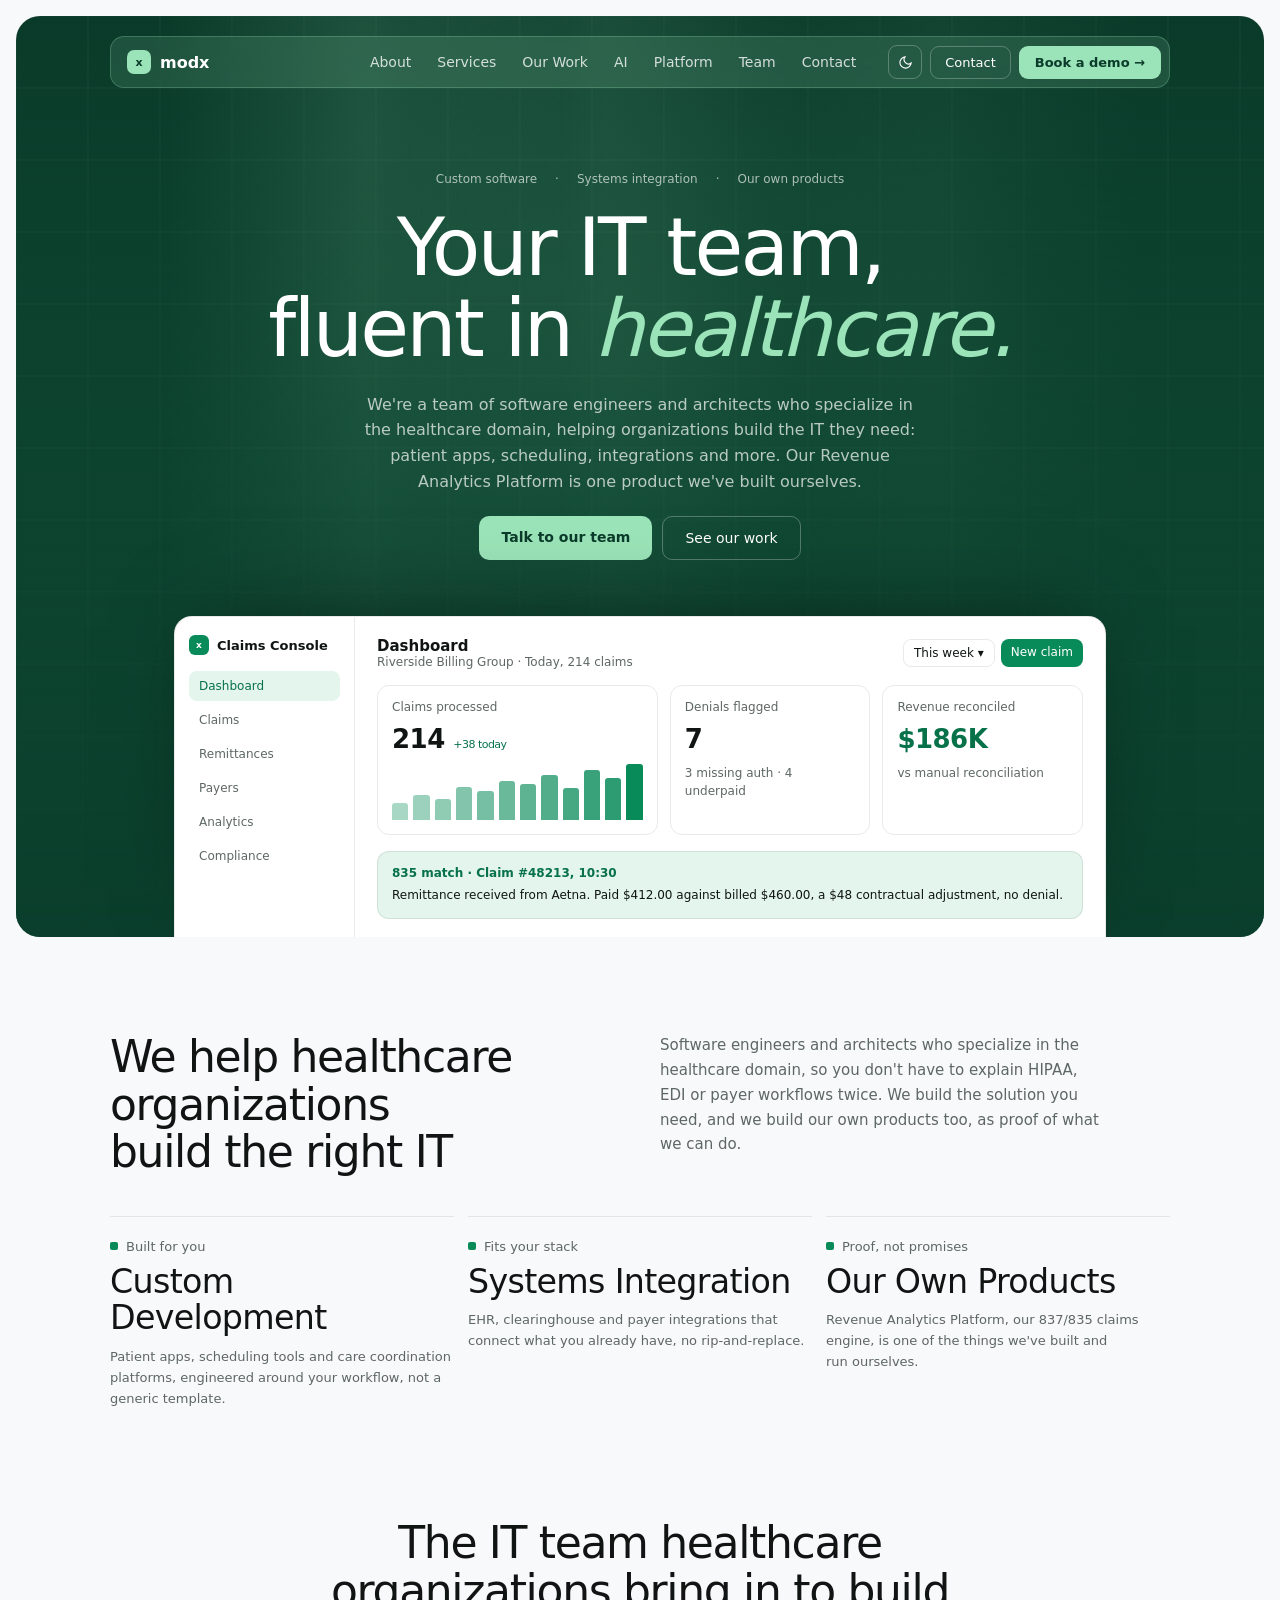
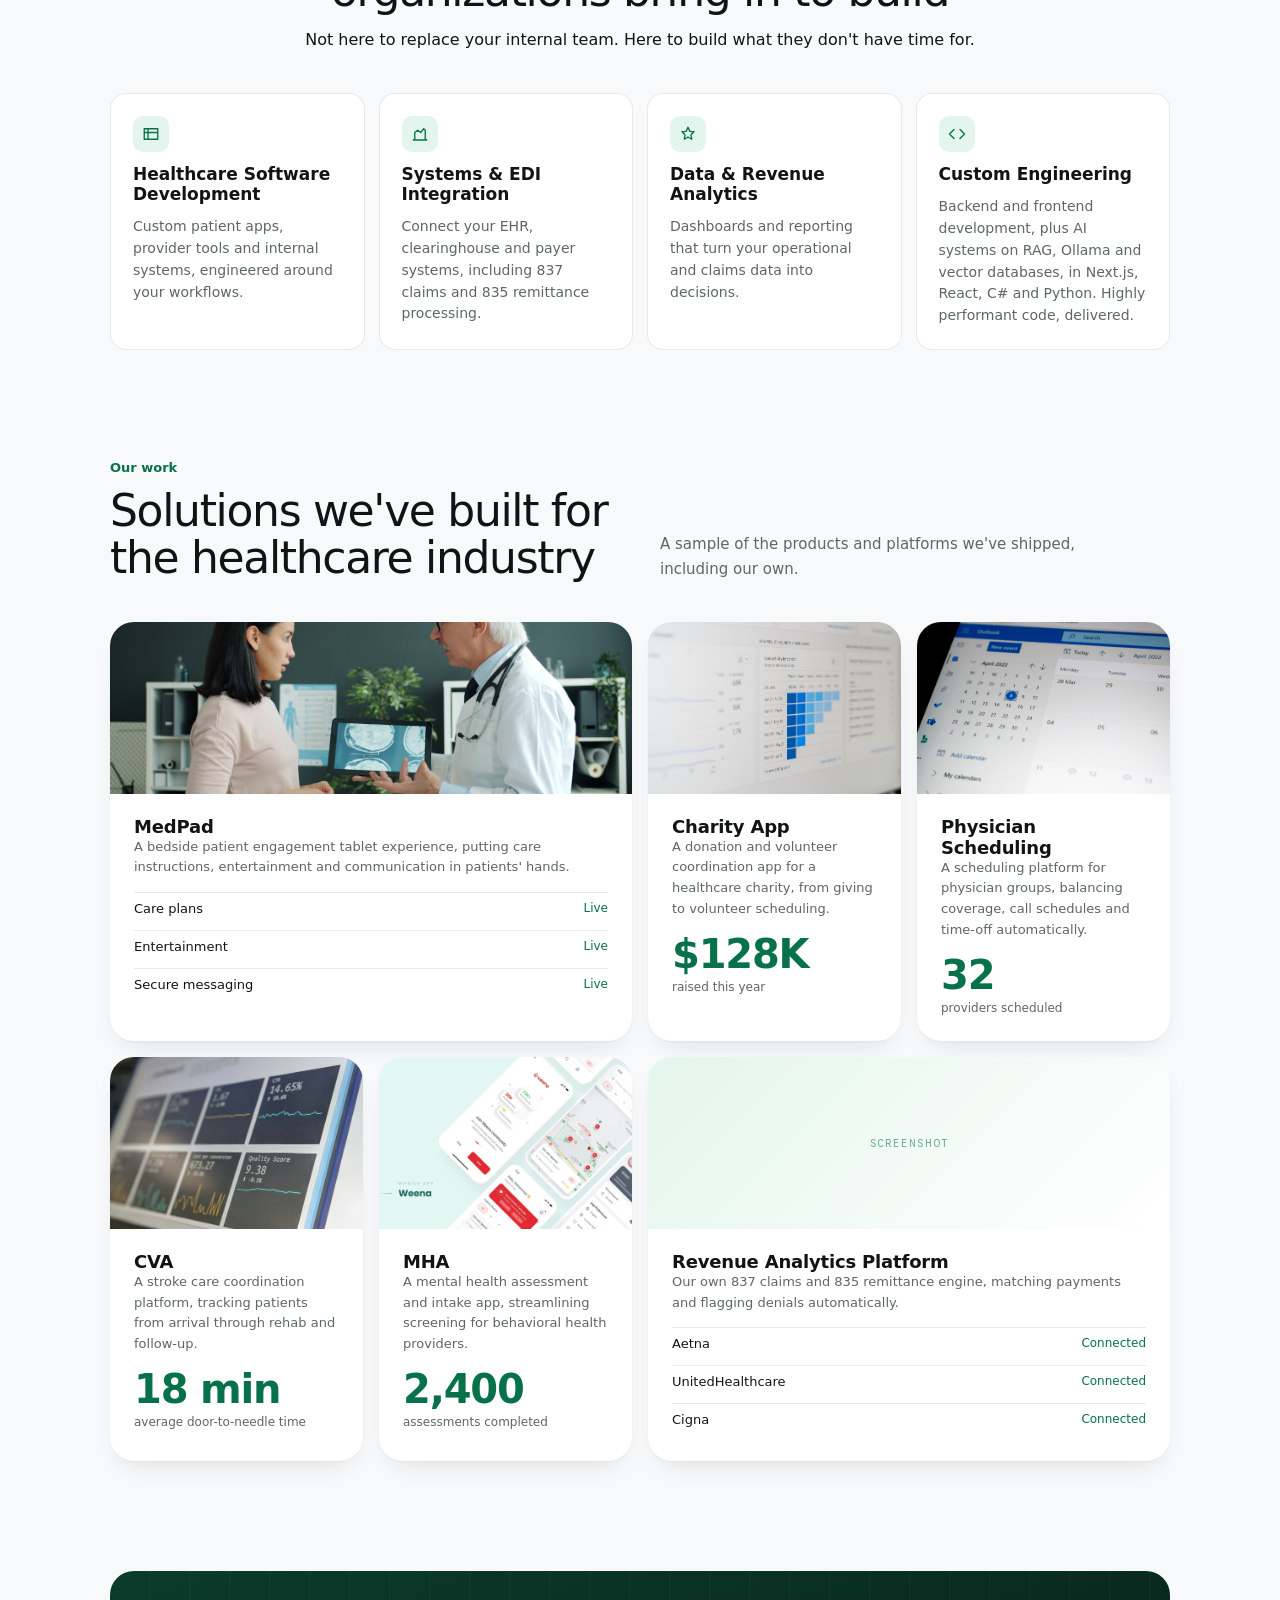
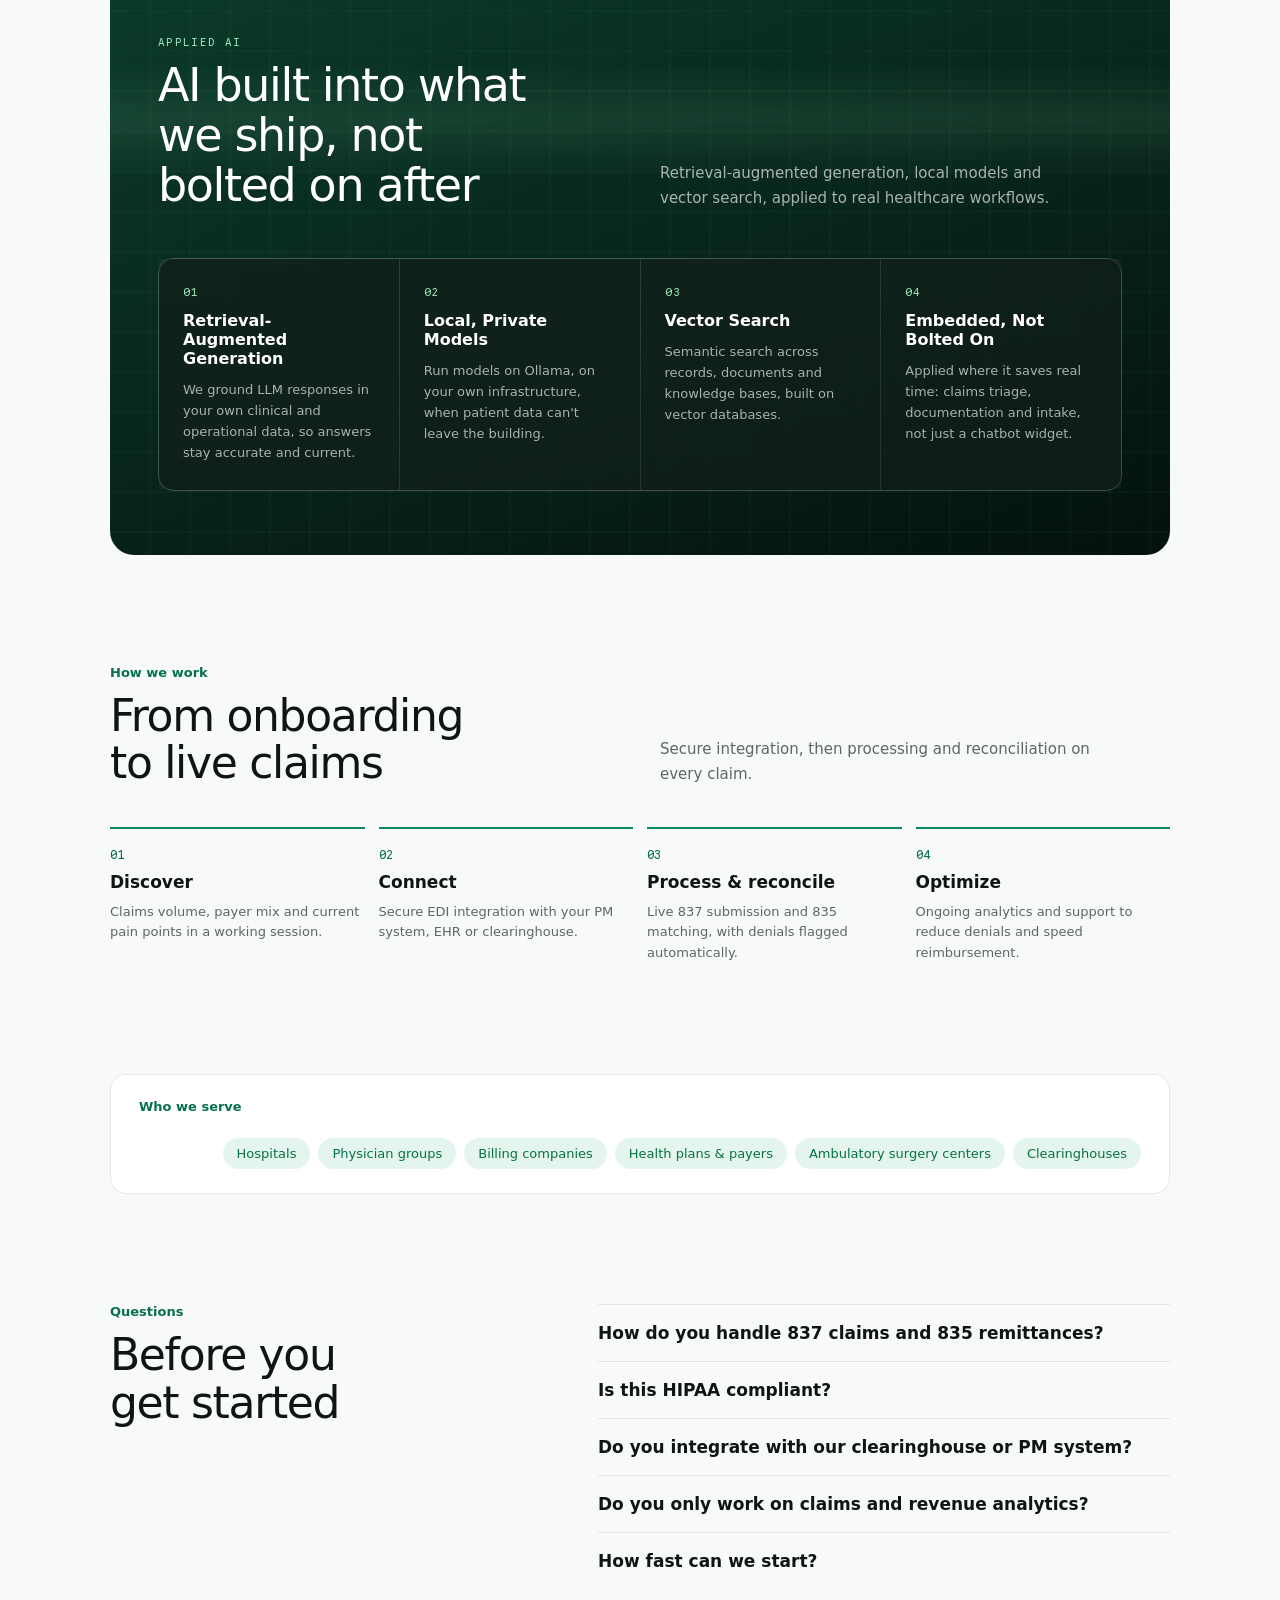
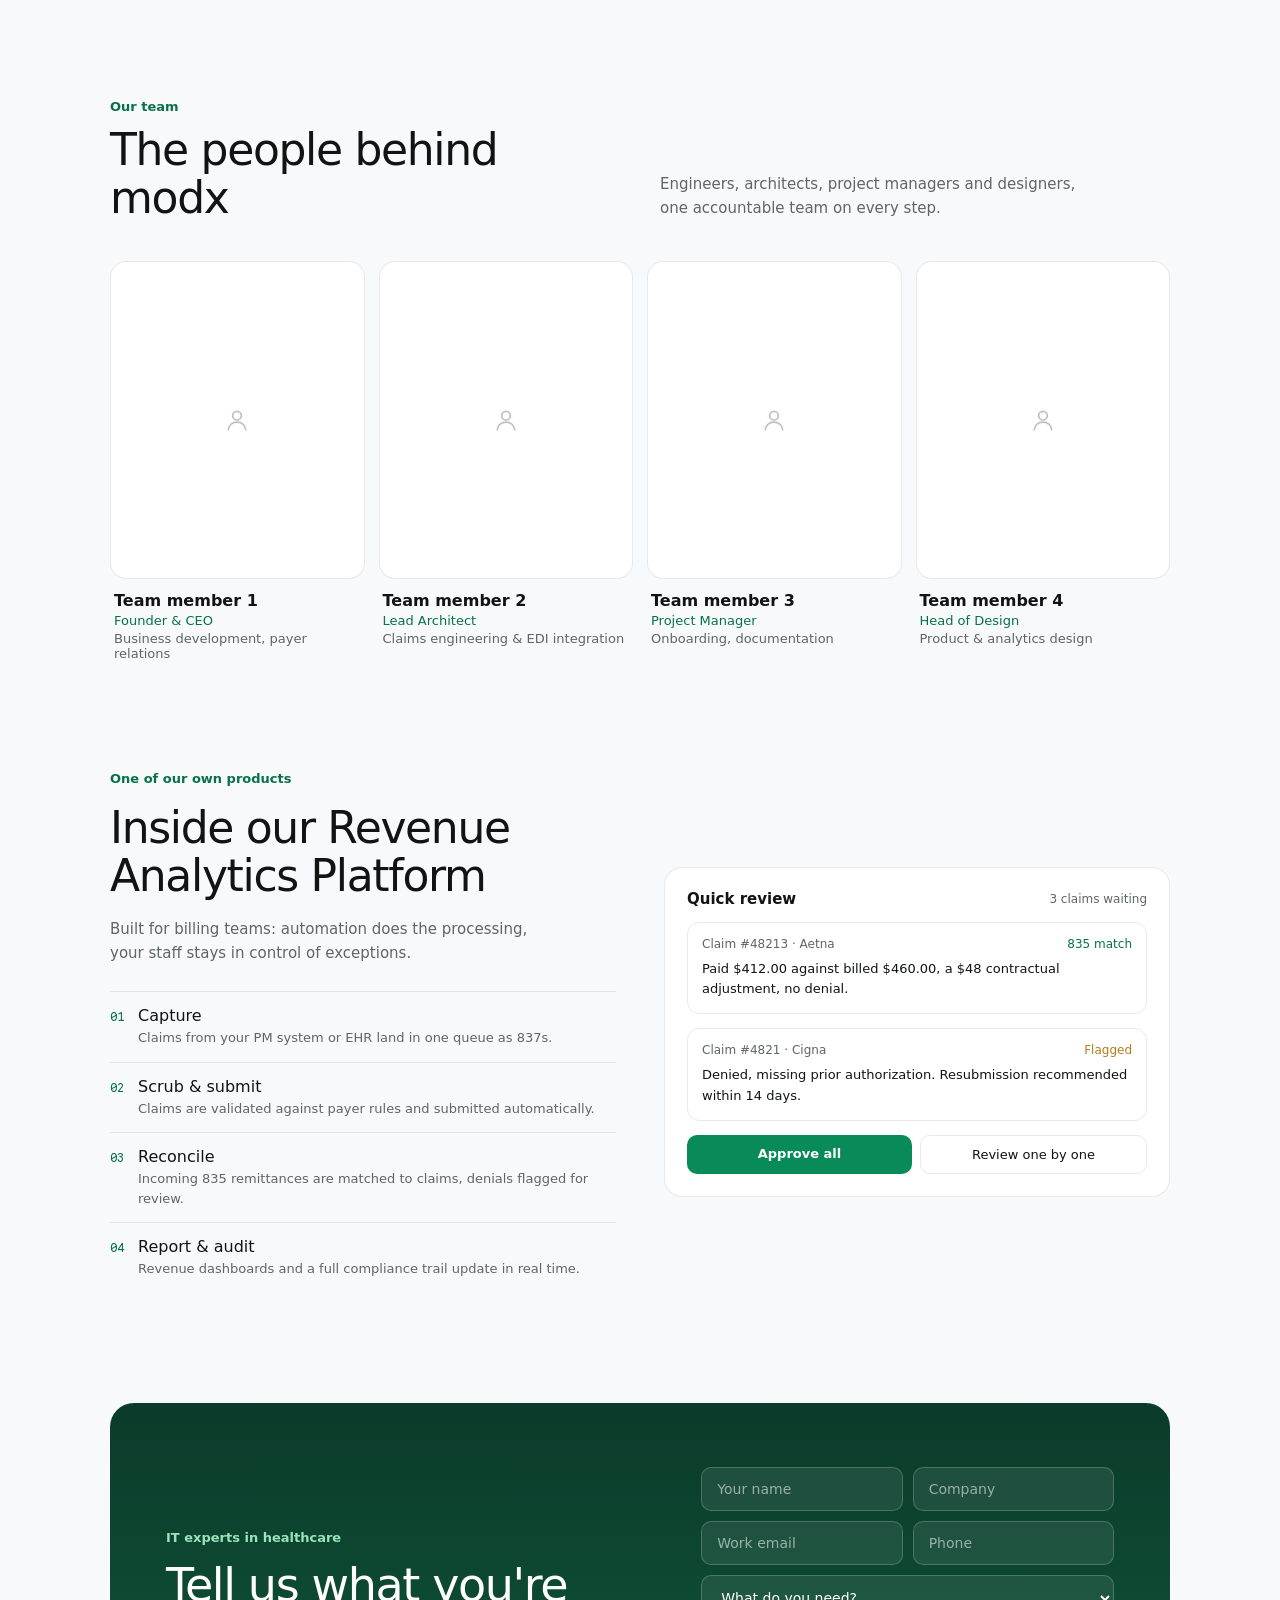
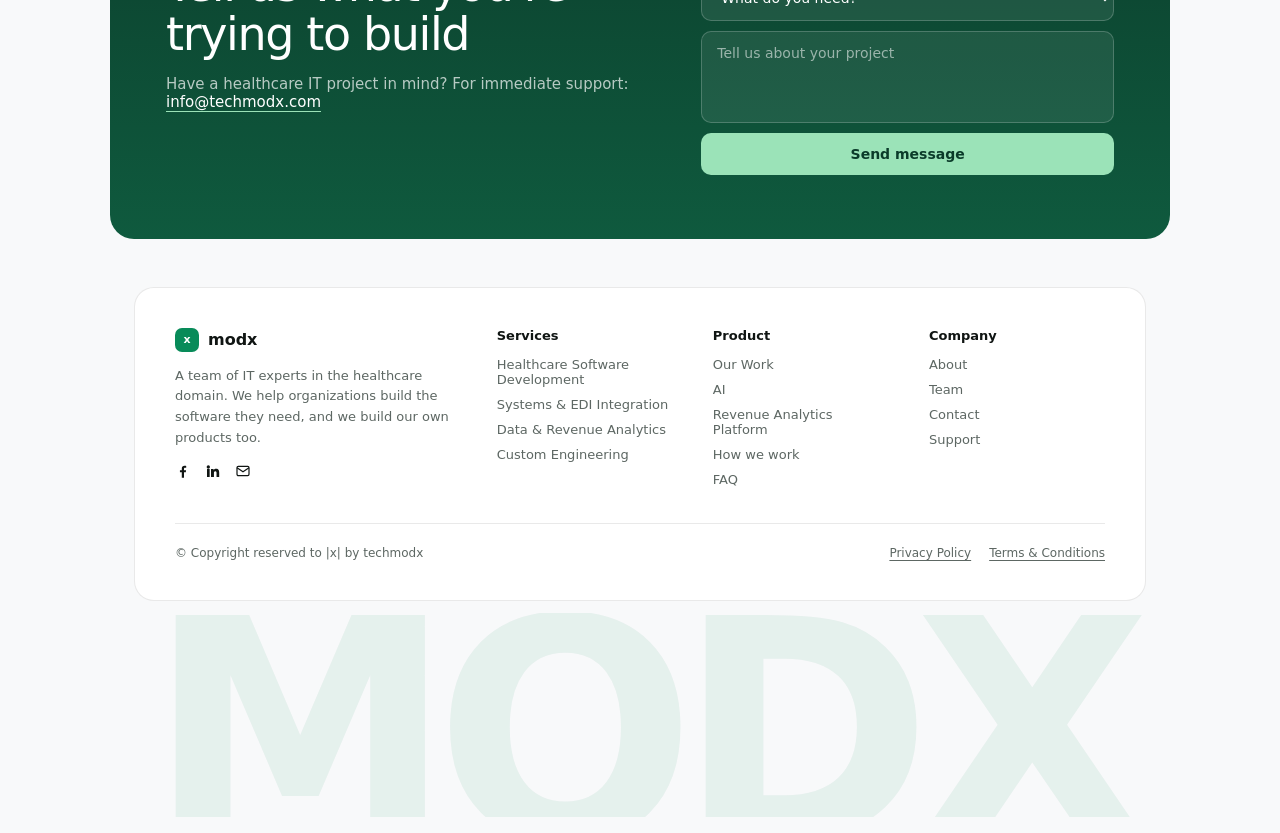
==== commit 94ddafc4: "Reposition V2 as healthcare IT solutions team, add Our Work and AI sections" ====
--- a/landingV2.html
+++ b/landingV2.html
@@ -3,8 +3,8 @@
 <head>
 <meta charset="utf-8">
 <meta name="viewport" content="width=device-width, initial-scale=1">
-<title>MODX: Claims processed. Revenue understood.</title>
-<meta name="description" content="MODX processes 837 healthcare claims, reconciles 835 remittances, and turns the results into revenue analytics for providers and billing teams.">
+<title>MODX: IT experts in healthcare</title>
+<meta name="description" content="MODX is a team of IT experts in the healthcare domain, helping organizations build the software they need. Our Revenue Analytics Platform is one of our own products.">
 <link rel="preconnect" href="https://fonts.googleapis.com">
 <link rel="preconnect" href="https://fonts.gstatic.com" crossorigin>
 <link href="https://fonts.googleapis.com/css2?family=Google+Sans+Flex:opsz,wght@6..144,300..800&family=Google+Sans+Code:wght@400;500&display=swap" rel="stylesheet">
@@ -125,28 +125,48 @@
   .service-card .title{font-size:17px;font-weight:600}
   .service-card p{margin:0;color:var(--fg2);font-size:14px;line-height:1.55}
 
+  /* ---------- AI section ---------- */
+  #ai{padding:110px 0 0}
+  .ai-card{position:relative;overflow:hidden;border-radius:24px;background:linear-gradient(160deg,var(--hero),#04120C);color:#fff;padding:64px 48px}
+  #ai-canvas{position:absolute;inset:0;z-index:0;width:100%;height:100%;display:block;opacity:.8}
+  .ai-inner{position:relative;z-index:2}
+  .ai-head{display:grid;grid-template-columns:1fr 1fr;gap:40px;align-items:end;margin-bottom:48px}
+  .ai-head .eyebrow{font-family:"Google Sans Code",monospace;font-size:11px;letter-spacing:.12em;text-transform:uppercase;color:var(--lime);margin-bottom:12px}
+  .ai-head h2{font-size:clamp(30px,3.6vw,46px);line-height:1.08;text-wrap:balance;color:#fff}
+  .ai-head p{margin:0;color:rgba(255,255,255,.65);font-size:15px;line-height:1.65;max-width:420px}
+  .ai-grid{display:grid;grid-template-columns:repeat(4,1fr);gap:1px;background:rgba(255,255,255,.12);border:1px solid rgba(255,255,255,.12);border-radius:16px;overflow:hidden}
+  .ai-item{background:rgba(6,20,14,.7);backdrop-filter:blur(6px);padding:26px 24px;display:flex;flex-direction:column;gap:12px}
+  .ai-item .n{font-family:"Google Sans Code",monospace;font-size:11px;letter-spacing:.1em;text-transform:uppercase;color:var(--lime)}
+  .ai-item .title{font-size:16px;font-weight:600;color:#fff}
+  .ai-item p{margin:0;font-size:13px;line-height:1.6;color:rgba(255,255,255,.65)}
+
   /* ---------- bento ---------- */
   #platform{padding:110px 0 0}
   .bento-head{display:grid;grid-template-columns:1fr 1fr;gap:40px;align-items:end}
   .bento-head .eyebrow{font-size:13px;color:var(--green-ink);font-weight:600;margin-bottom:12px}
   .bento-head h2{font-size:clamp(30px,3.6vw,44px);line-height:1.08;text-wrap:balance}
   .bento-head p{margin:0;color:var(--fg2);font-size:15px;line-height:1.65;max-width:440px}
-  .bento{display:grid;grid-template-columns:repeat(4,1fr);gap:14px;margin-top:40px}
-  .bento-card{border:1px solid var(--line);border-radius:16px;background:var(--panel);padding:22px;display:flex;flex-direction:column;justify-content:space-between;gap:20px;min-height:230px}
+  .bento{display:grid;grid-template-columns:repeat(4,1fr);gap:16px;margin-top:40px}
+  .bento-card{border-radius:24px;background:var(--panel);overflow:hidden;display:flex;flex-direction:column;
+    box-shadow:0 1px 2px rgba(16,21,19,.04),0 12px 28px -14px rgba(16,21,19,.16);
+    transition:transform .35s cubic-bezier(.2,.7,.2,1),box-shadow .35s}
+  .bento-card:hover{transform:translateY(-3px);box-shadow:0 2px 6px rgba(16,21,19,.06),0 20px 40px -16px rgba(16,21,19,.22)}
+  [data-theme="dark"] .bento-card{box-shadow:0 0 0 1px rgba(255,255,255,.06),0 12px 28px -14px rgba(0,0,0,.5)}
+  [data-theme="dark"] .bento-card:hover{box-shadow:0 0 0 1px rgba(255,255,255,.1),0 20px 40px -16px rgba(0,0,0,.6)}
   .bento-card.span2{grid-column:span 2}
-  .bento-card .title{font-size:17px;font-weight:600}
-  .bento-card .desc{font-size:13px;color:var(--fg2);line-height:1.6;margin-top:6px}
+  .bento-content{padding:22px 24px 26px;display:flex;flex-direction:column;gap:14px;flex:1}
+  .work-thumb{position:relative;height:172px;overflow:hidden;flex-shrink:0;
+    background:linear-gradient(135deg,var(--mint),var(--panel));
+    display:flex;align-items:center;justify-content:center}
+  .work-thumb-label{font-family:"Google Sans Code",monospace;font-size:11px;letter-spacing:.08em;text-transform:uppercase;color:var(--green-ink);opacity:.55}
+  .work-thumb img{position:absolute;inset:0;width:100%;height:100%;object-fit:cover;display:block}
+  .bento-card .title{font-size:18px;font-weight:600;letter-spacing:-.01em}
+  .bento-card .desc{font-size:13px;color:var(--fg2);line-height:1.6}
   .bento-stat .num{font-size:40px;font-weight:600;letter-spacing:-.03em;line-height:1;color:var(--green-ink)}
   .bento-stat .label{font-size:12px;color:var(--fg2);margin-top:6px}
   .bento-list{display:flex;flex-direction:column;gap:6px}
   .bento-list .item{display:flex;justify-content:space-between;padding:8px 0;border-top:1px solid var(--line);font-size:13px}
   .bento-list .item span.ok{color:var(--green-ink);font-size:12px;font-weight:500}
-  .ai-note{border-radius:12px;padding:14px;display:flex;flex-direction:column;gap:8px;font-size:12px;background:var(--mint)}
-  .ai-note .who{color:var(--green-ink);font-weight:600;font-size:12px}
-  .ai-note .body{line-height:1.55}
-  .ai-note .actions{display:flex;gap:6px}
-  .pill-approve{padding:6px 11px;border-radius:8px;background:var(--green);color:#fff;font-weight:600;font-size:11px}
-  .pill-edit{padding:6px 11px;border-radius:8px;border:1px solid var(--line);font-size:11px;background:var(--panel)}
 
   /* ---------- process ---------- */
   #process{padding:110px 0 0}
@@ -257,10 +277,11 @@
     .nav-links.is-open{display:flex}
     .nav-links a{padding:12px 0;border-top:1px solid rgba(255,255,255,.15)}
     .nav-toggle{display:flex}
-    .about-grid,.bento-head,.team-head,.faq-grid,#product,.contact-card{grid-template-columns:1fr}
+    .about-grid,.bento-head,.team-head,.faq-grid,#product,.contact-card,.ai-head{grid-template-columns:1fr}
     .pillars-grid,.services-grid,.process-grid{grid-template-columns:1fr}
     .bento{grid-template-columns:1fr 1fr}
     .bento-card.span2{grid-column:span 2}
+    .ai-grid{grid-template-columns:1fr 1fr}
     .team-grid{grid-template-columns:1fr 1fr}
     .dash{grid-template-columns:1fr}
     .dash-side{display:none}
@@ -270,6 +291,9 @@
     .dash-stats{grid-template-columns:1fr}
     .bento{grid-template-columns:1fr}
     .bento-card.span2{grid-column:span 1}
+    .work-thumb{height:200px}
+    .ai-grid{grid-template-columns:1fr}
+    .ai-card{padding:40px 24px}
     .team-grid{grid-template-columns:1fr}
     .footer-cols{grid-template-columns:1fr}
     .form-row{grid-template-columns:1fr}
@@ -289,6 +313,8 @@
       <div class="nav-links" id="navLinks">
         <a href="#about">About</a>
         <a href="#services">Services</a>
+        <a href="#platform">Our Work</a>
+        <a href="#ai">AI</a>
         <a href="#product">Platform</a>
         <a href="#team">Team</a>
         <a href="#contact">Contact</a>
@@ -309,12 +335,12 @@
   </header>
 
   <div class="hero-inner">
-    <div class="hero-tags"><span>837 claims</span><span>·</span><span>835 remittance</span><span>·</span><span>Revenue analytics</span></div>
-    <h1>Claims processed.<br>Revenue <em>understood.</em></h1>
-    <p>We process your 837 claims, reconcile 835 remittances, and turn the results into clear revenue analytics, so your team spends less time chasing payments.</p>
+    <div class="hero-tags"><span>Custom software</span><span>·</span><span>Systems integration</span><span>·</span><span>Our own products</span></div>
+    <h1>Your IT team,<br>fluent in <em>healthcare.</em></h1>
+    <p>We're a team of software engineers and architects who specialize in the healthcare domain, helping organizations build the IT they need: patient apps, scheduling, integrations and more. Our Revenue Analytics Platform is one product we've built ourselves.</p>
     <div class="hero-ctas">
-      <a href="#contact" class="hero-cta-primary">Book a demo</a>
-      <a href="#product" class="hero-cta-secondary">See the platform</a>
+      <a href="#contact" class="hero-cta-primary">Talk to our team</a>
+      <a href="#platform" class="hero-cta-secondary">See our work</a>
     </div>
   </div>
 
@@ -354,46 +380,46 @@
 
 <section id="about" class="wrap">
   <div class="about-grid">
-    <h2 data-reveal>We turn claims data into revenue clarity</h2>
-    <p data-reveal>We help healthcare providers and billing teams process claims faster, reconcile every remittance, and see exactly where revenue is won or lost: 837 submission, 835 matching, denial management and revenue reporting.</p>
+    <h2 data-reveal>We help healthcare organizations build the right IT</h2>
+    <p data-reveal>Software engineers and architects who specialize in the healthcare domain, so you don't have to explain HIPAA, EDI or payer workflows twice. We build the solution you need, and we build our own products too, as proof of what we can do.</p>
   </div>
   <div class="pillars-grid">
     <div class="pillar" data-reveal>
-      <div class="label"><span class="dot"></span>837 claims</div>
-      <div class="big">Claims Processing</div>
-      <p>Every claim scrubbed and validated against payer rules before it reaches the clearinghouse, cutting rejections before they happen.</p>
+      <div class="label"><span class="dot"></span>Built for you</div>
+      <div class="big">Custom Development</div>
+      <p>Patient apps, scheduling tools and care coordination platforms, engineered around your workflow, not a generic template.</p>
     </div>
     <div class="pillar" data-reveal>
-      <div class="label"><span class="dot"></span>835 matching</div>
-      <div class="big">Reconciliation</div>
-      <p>Remittances matched to claims automatically, with denials and underpayments flagged the moment they land.</p>
+      <div class="label"><span class="dot"></span>Fits your stack</div>
+      <div class="big">Systems Integration</div>
+      <p>EHR, clearinghouse and payer integrations that connect what you already have, no rip-and-replace.</p>
     </div>
     <div class="pillar" data-reveal>
-      <div class="label"><span class="dot"></span>Full visibility</div>
-      <div class="big">Revenue Analytics</div>
-      <p>Dashboards on reimbursement, denial trends and payer performance, updated as claims move.</p>
+      <div class="label"><span class="dot"></span>Proof, not promises</div>
+      <div class="big">Our Own Products</div>
+      <p>Revenue Analytics Platform, our 837/835 claims engine, is one of the things we've built and run ourselves.</p>
     </div>
   </div>
 </section>
 
 <section id="services" class="wrap">
-  <h2 data-reveal>Claims, remittances and revenue, handled end to end</h2>
-  <p data-reveal>Not here to replace your billing team. Here to make their numbers work.</p>
+  <h2 data-reveal>The IT team healthcare organizations bring in to build</h2>
+  <p data-reveal>Not here to replace your internal team. Here to build what they don't have time for.</p>
   <div class="services-grid">
     <a href="#contact" class="service-card" data-reveal>
-      <div class="icon"><svg width="18" height="18" viewBox="0 0 24 24" fill="none" stroke="currentColor" stroke-width="1.8" stroke-linecap="round" stroke-linejoin="round"><path d="M8 6l-6 6 6 6M16 6l6 6-6 6"></path></svg></div>
-      <div class="title">837 Claims Processing</div>
-      <p>Automated claim scrubbing, validation and submission for fewer rejections and faster payer turnaround.</p>
-    </a>
-    <a href="#contact" class="service-card" data-reveal>
       <div class="icon"><svg width="18" height="18" viewBox="0 0 24 24" fill="none" stroke="currentColor" stroke-width="1.8" stroke-linecap="round" stroke-linejoin="round"><path d="M3 5h18v14H3zM3 10h18M8 5v14"></path></svg></div>
-      <div class="title">835 Remittance Matching</div>
-      <p>Every ERA matched to its claim automatically, with denials and underpayments flagged instantly.</p>
+      <div class="title">Healthcare Software Development</div>
+      <p>Custom patient apps, provider tools and internal systems, engineered around your workflows.</p>
     </a>
     <a href="#contact" class="service-card" data-reveal>
       <div class="icon"><svg width="18" height="18" viewBox="0 0 24 24" fill="none" stroke="currentColor" stroke-width="1.8" stroke-linecap="round" stroke-linejoin="round"><path d="M3 20h18M5 20V10l4-3 4 3 4-5 2 2v13"></path></svg></div>
-      <div class="title">Revenue Analytics</div>
-      <p>Dashboards and reporting on reimbursement rates, denial trends and payer performance.</p>
+      <div class="title">Systems &amp; EDI Integration</div>
+      <p>Connect your EHR, clearinghouse and payer systems, including 837 claims and 835 remittance processing.</p>
+    </a>
+    <a href="#contact" class="service-card" data-reveal>
+      <div class="icon"><svg width="18" height="18" viewBox="0 0 24 24" fill="none" stroke="currentColor" stroke-width="1.8" stroke-linecap="round" stroke-linejoin="round"><path d="M12 3l2.5 5.5L20 9l-4 4 1 6-5-3-5 3 1-6-4-4 5.5-.5z"></path></svg></div>
+      <div class="title">Data &amp; Revenue Analytics</div>
+      <p>Dashboards and reporting that turn your operational and claims data into decisions.</p>
     </a>
     <a href="#contact" class="service-card" data-reveal>
       <div class="icon"><svg width="18" height="18" viewBox="0 0 24 24" fill="none" stroke="currentColor" stroke-width="1.8" stroke-linecap="round" stroke-linejoin="round"><path d="M16 18l6-6-6-6M8 6l-6 6 6 6"></path></svg></div>
@@ -405,45 +431,93 @@
 
 <section id="platform" class="wrap">
   <div class="bento-head">
-    <div data-reveal><div class="eyebrow">Inside the Revenue Analytics Platform</div><h2>Every claim, every remittance, in one system</h2></div>
-    <p data-reveal>837 submission and 835 reconciliation with human oversight where it matters.</p>
+    <div data-reveal><div class="eyebrow">Our work</div><h2>Solutions we've built for the healthcare industry</h2></div>
+    <p data-reveal>A sample of the products and platforms we've shipped, including our own.</p>
   </div>
   <div class="bento">
     <div class="bento-card span2" data-reveal>
-      <div><div class="title">Automated claim scrubbing</div><div class="desc">Every 837 validated against payer rules before submission; billers approve exceptions in one click.</div></div>
-      <div class="ai-note">
-        <div class="who">Claim #48213 · Dr. Alvarez</div>
-        <div class="body">Missing NPI on rendering provider, auto-corrected before submission to Aetna.</div>
-        <div class="actions"><span class="pill-approve">Approve</span><span class="pill-edit">Edit</span></div>
+      <div class="work-thumb"><span class="work-thumb-label">Screenshot</span><img src="images/work/medpad.jpg" alt="MedPad screenshot" onerror="this.style.display='none'"></div>
+      <div class="bento-content">
+        <div><div class="title">MedPad</div><div class="desc">A bedside patient engagement tablet experience, putting care instructions, entertainment and communication in patients' hands.</div></div>
+        <div class="bento-list">
+          <div class="item"><span>Care plans</span><span class="ok">Live</span></div>
+          <div class="item"><span>Entertainment</span><span class="ok">Live</span></div>
+          <div class="item"><span>Secure messaging</span><span class="ok">Live</span></div>
+        </div>
       </div>
     </div>
     <div class="bento-card" data-reveal>
-      <div><div class="title">HIPAA &amp; payer compliant</div><div class="desc">Role-based access and a full audit trail on every claim.</div></div>
-      <div class="bento-stat"><div class="num">100%</div><div class="label">audited actions</div></div>
+      <div class="work-thumb"><span class="work-thumb-label">Screenshot</span><img src="images/work/charity-app.jpg" alt="Charity App screenshot" onerror="this.style.display='none'"></div>
+      <div class="bento-content">
+        <div><div class="title">Charity App</div><div class="desc">A donation and volunteer coordination app for a healthcare charity, from giving to volunteer scheduling.</div></div>
+        <div class="bento-stat"><div class="num">$128K</div><div class="label">raised this year</div></div>
+      </div>
     </div>
     <div class="bento-card" data-reveal>
-      <div><div class="title">Multi-payer support</div><div class="desc">Live claim status and connectivity across your top payers, one source of truth.</div></div>
-      <div class="bento-list">
-        <div class="item"><span>Aetna</span><span class="ok">Connected</span></div>
-        <div class="item"><span>UnitedHealthcare</span><span class="ok">Connected</span></div>
-        <div class="item"><span>Cigna</span><span class="ok">Connected</span></div>
+      <div class="work-thumb"><span class="work-thumb-label">Screenshot</span><img src="images/work/physician-scheduling.jpg" alt="Physician Scheduling screenshot" onerror="this.style.display='none'"></div>
+      <div class="bento-content">
+        <div><div class="title">Physician Scheduling</div><div class="desc">A scheduling platform for physician groups, balancing coverage, call schedules and time-off automatically.</div></div>
+        <div class="bento-stat"><div class="num">32</div><div class="label">providers scheduled</div></div>
       </div>
     </div>
     <div class="bento-card" data-reveal>
-      <div><div class="title">Clean claim rate</div><div class="desc">Claims accepted on first submission, no resubmission needed.</div></div>
-      <div class="bento-stat"><div class="num">96%</div><div class="label">first-pass acceptance</div></div>
+      <div class="work-thumb"><span class="work-thumb-label">Screenshot</span><img src="images/work/cva.jpg" alt="CVA screenshot" onerror="this.style.display='none'"></div>
+      <div class="bento-content">
+        <div><div class="title">CVA</div><div class="desc">A stroke care coordination platform, tracking patients from arrival through rehab and follow-up.</div></div>
+        <div class="bento-stat"><div class="num">18 min</div><div class="label">average door-to-needle time</div></div>
+      </div>
+    </div>
+    <div class="bento-card" data-reveal>
+      <div class="work-thumb"><span class="work-thumb-label">Screenshot</span><img src="images/work/mha.jpg" alt="MHA screenshot" onerror="this.style.display='none'"></div>
+      <div class="bento-content">
+        <div><div class="title">MHA</div><div class="desc">A mental health assessment and intake app, streamlining screening for behavioral health providers.</div></div>
+        <div class="bento-stat"><div class="num">2,400</div><div class="label">assessments completed</div></div>
+      </div>
     </div>
     <div class="bento-card span2" data-reveal>
-      <div><div class="title">Denial &amp; underpayment alerts</div><div class="desc">Flags denials and underpayments the moment a remittance lands, so nothing slips.</div></div>
-      <div class="bento-list">
-        <div class="item"><span>Claim #4821 · Aetna: missing auth</span><span class="ok">Denied</span></div>
-        <div class="item"><span>Claim #5502 · Cigna: underpaid $340</span><span class="ok">Flagged</span></div>
-        <div class="item"><span>Claim #5588 · UHC: resubmitted</span><span class="ok">Resolved</span></div>
-      </div>
-    </div>
-    <div class="bento-card" data-reveal>
-      <div><div class="title">Works with your clearinghouse</div><div class="desc">Integrates via X12 EDI (837/835), no rip-and-replace.</div></div>
-      <div class="bento-stat"><div class="num">X12</div><div class="label">837 / 835 compliant</div></div>
+      <div class="work-thumb"><span class="work-thumb-label">Screenshot</span><img src="images/work/revenue-analytics.jpg" alt="Revenue Analytics Platform screenshot" onerror="this.style.display='none'"></div>
+      <div class="bento-content">
+        <div><div class="title">Revenue Analytics Platform</div><div class="desc">Our own 837 claims and 835 remittance engine, matching payments and flagging denials automatically.</div></div>
+        <div class="bento-list">
+          <div class="item"><span>Aetna</span><span class="ok">Connected</span></div>
+          <div class="item"><span>UnitedHealthcare</span><span class="ok">Connected</span></div>
+          <div class="item"><span>Cigna</span><span class="ok">Connected</span></div>
+        </div>
+      </div>
+    </div>
+  </div>
+</section>
+
+<section id="ai" class="wrap">
+  <div class="ai-card" data-reveal>
+    <canvas id="ai-canvas"></canvas>
+    <div class="ai-inner">
+      <div class="ai-head">
+        <div><div class="eyebrow">Applied AI</div><h2>AI built into what we ship, not bolted on after</h2></div>
+        <p>Retrieval-augmented generation, local models and vector search, applied to real healthcare workflows.</p>
+      </div>
+      <div class="ai-grid">
+        <div class="ai-item">
+          <span class="n">01</span>
+          <div class="title">Retrieval-Augmented Generation</div>
+          <p>We ground LLM responses in your own clinical and operational data, so answers stay accurate and current.</p>
+        </div>
+        <div class="ai-item">
+          <span class="n">02</span>
+          <div class="title">Local, Private Models</div>
+          <p>Run models on Ollama, on your own infrastructure, when patient data can't leave the building.</p>
+        </div>
+        <div class="ai-item">
+          <span class="n">03</span>
+          <div class="title">Vector Search</div>
+          <p>Semantic search across records, documents and knowledge bases, built on vector databases.</p>
+        </div>
+        <div class="ai-item">
+          <span class="n">04</span>
+          <div class="title">Embedded, Not Bolted On</div>
+          <p>Applied where it saves real time: claims triage, documentation and intake, not just a chatbot widget.</p>
+        </div>
+      </div>
     </div>
   </div>
 </section>
@@ -482,7 +556,7 @@
       <details><summary>How do you handle 837 claims and 835 remittances?</summary><p>We ingest your 837 claim files, validate and submit them, then automatically match incoming 835 remittances back to each claim, flagging denials and underpayments as they happen.</p></details>
       <details><summary>Is this HIPAA compliant?</summary><p>Yes. All claims and remittance data is processed under HIPAA-ready workflows with role-based access and a full audit trail.</p></details>
       <details><summary>Do you integrate with our clearinghouse or PM system?</summary><p>We integrate via standard X12 EDI (837/835) with most clearinghouses and practice management systems, no rip-and-replace.</p></details>
-      <details><summary>Do you only work on claims and revenue analytics?</summary><p>No. Beyond claims processing and revenue analytics, our engineering team builds custom backend and frontend systems, including AI applications on RAG, Ollama and vector databases, using Next.js, React, C# and Python.</p></details>
+      <details><summary>Do you only work on claims and revenue analytics?</summary><p>No. We're primarily a team of IT experts in the healthcare domain. Revenue Analytics is one product we've built ourselves, alongside custom software for scheduling, patient engagement, care coordination and more, using Next.js, React, C#, Python and AI on RAG, Ollama and vector databases.</p></details>
       <details><summary>How fast can we start?</summary><p>Most teams are processing live claims within two to three weeks of onboarding.</p></details>
     </div>
   </div>
@@ -515,8 +589,8 @@
 
 <section id="product" class="wrap">
   <div class="product-left" data-reveal>
-    <span class="eyebrow">Revenue Analytics Platform</span>
-    <h2>How claims move through the platform</h2>
+    <span class="eyebrow">One of our own products</span>
+    <h2>Inside our Revenue Analytics Platform</h2>
     <p>Built for billing teams: automation does the processing, your staff stays in control of exceptions.</p>
     <div class="steps">
       <div class="step-row"><span class="n">01</span><div><div class="title">Capture</div><div class="body">Claims from your PM system or EHR land in one queue as 837s.</div></div></div>
@@ -542,18 +616,18 @@
 <section id="contact" class="wrap">
   <div class="contact-card" data-reveal>
     <div class="contact-left">
-      <span class="eyebrow">Built for revenue cycle teams</span>
-      <h2>Get clarity on every claim, every remittance, every dollar</h2>
-      <p>Have claims you need processed or reconciled? For immediate support: <a href="mailto:info@techmodx.com">info@techmodx.com</a></p>
+      <span class="eyebrow">IT experts in healthcare</span>
+      <h2>Tell us what you're trying to build</h2>
+      <p>Have a healthcare IT project in mind? For immediate support: <a href="mailto:info@techmodx.com">info@techmodx.com</a></p>
     </div>
     <form class="contact-form" id="contactForm">
       <div class="form-row"><input placeholder="Your name" name="name" required><input placeholder="Company" name="company"></div>
       <div class="form-row"><input placeholder="Work email" type="email" name="email" required><input placeholder="Phone" type="tel" name="phone"></div>
       <select name="need">
         <option value="">What do you need?</option>
-        <option>837 Claims Processing</option><option>835 Remittance &amp; Reconciliation</option><option>Revenue Analytics</option>
+        <option>Healthcare Software Development</option><option>Systems &amp; EDI Integration</option><option>Data &amp; Revenue Analytics</option>
         <option>Custom Engineering</option>
-        <option>Platform demo</option>
+        <option>Revenue Analytics Platform demo</option>
       </select>
       <textarea placeholder="Tell us about your project" name="message" rows="4"></textarea>
       <button type="submit" class="btn-send">Send message</button>
@@ -567,15 +641,15 @@
     <div class="footer-cols">
       <div class="footer-brand">
         <div class="logo"><span class="mark">x</span>modx</div>
-        <p>Claims processed. Remittances reconciled. Revenue understood. We help healthcare providers and billing teams get paid faster.</p>
+        <p>A team of IT experts in the healthcare domain. We help organizations build the software they need, and we build our own products too.</p>
         <div class="footer-socials">
           <a href="#" aria-label="Facebook"><svg width="16" height="16" viewBox="0 0 24 24" fill="currentColor"><path d="M13.5 22v-8h2.7l.4-3.2h-3.1V8.8c0-.9.3-1.6 1.6-1.6h1.7V4.4c-.3 0-1.3-.1-2.5-.1-2.5 0-4.1 1.5-4.1 4.2v2.3H7.4V14h2.8v8h3.3z"></path></svg></a>
           <a href="#" aria-label="LinkedIn"><svg width="16" height="16" viewBox="0 0 24 24" fill="currentColor"><path d="M4.98 3.5a2.5 2.5 0 1 1 0 5 2.5 2.5 0 0 1 0-5zM3 9h4v12H3zM9 9h3.8v1.7h.1c.5-1 1.8-2 3.7-2 4 0 4.7 2.6 4.7 6V21h-4v-5.5c0-1.3 0-3-1.8-3s-2.1 1.4-2.1 2.9V21H9z"></path></svg></a>
           <a href="mailto:info@techmodx.com" aria-label="Email"><svg width="16" height="16" viewBox="0 0 24 24" fill="none" stroke="currentColor" stroke-width="1.8"><rect x="3" y="5" width="18" height="14" rx="2"></rect><path d="m3 7 9 6 9-6"></path></svg></a>
         </div>
       </div>
-      <div class="footer-col"><span class="head">Services</span><a href="#services">837 Claims Processing</a><a href="#services">835 Remittance Matching</a><a href="#services">Revenue Analytics</a><a href="#services">Custom Engineering</a></div>
-      <div class="footer-col"><span class="head">Product</span><a href="#product">Revenue Analytics Platform</a><a href="#platform">Platform</a><a href="#process">How we work</a><a href="#faq">FAQ</a></div>
+      <div class="footer-col"><span class="head">Services</span><a href="#services">Healthcare Software Development</a><a href="#services">Systems &amp; EDI Integration</a><a href="#services">Data &amp; Revenue Analytics</a><a href="#services">Custom Engineering</a></div>
+      <div class="footer-col"><span class="head">Product</span><a href="#platform">Our Work</a><a href="#ai">AI</a><a href="#product">Revenue Analytics Platform</a><a href="#process">How we work</a><a href="#faq">FAQ</a></div>
       <div class="footer-col"><span class="head">Company</span><a href="#about">About</a><a href="#team">Team</a><a href="#contact">Contact</a><a href="#contact">Support</a></div>
     </div>
     <div class="footer-bottom">
@@ -713,6 +787,63 @@
     cancelAnimationFrame(raf);
     draw(0);
   }
+
+  /* ---- AI section canvas: futuristic grid + scan pulses ---- */
+  var aiCanvas = document.getElementById("ai-canvas");
+  if (aiCanvas) {
+    var aiCtx = aiCanvas.getContext("2d");
+    var aiRaf, aiStep = 40, aiBlips = [];
+
+    function aiDraw(t) {
+      var w = aiCanvas.clientWidth, h = aiCanvas.clientHeight;
+      var dpr = Math.min(window.devicePixelRatio || 1, 2);
+      if (aiCanvas.width !== w * dpr || aiCanvas.height !== h * dpr) {
+        aiCanvas.width = w * dpr;
+        aiCanvas.height = h * dpr;
+      }
+      aiCtx.setTransform(dpr, 0, 0, dpr, 0, 0);
+      aiCtx.clearRect(0, 0, w, h);
+
+      aiCtx.strokeStyle = "rgba(155,227,184,.08)";
+      aiCtx.lineWidth = 1;
+      for (var x = 0; x < w; x += aiStep) { aiCtx.beginPath(); aiCtx.moveTo(x, 0); aiCtx.lineTo(x, h); aiCtx.stroke(); }
+      for (var y = 0; y < h; y += aiStep) { aiCtx.beginPath(); aiCtx.moveTo(0, y); aiCtx.lineTo(w, y); aiCtx.stroke(); }
+
+      var scanY = ((t * 0.05) % (h + 200)) - 100;
+      var scan = aiCtx.createLinearGradient(0, scanY - 60, 0, scanY + 60);
+      scan.addColorStop(0, "rgba(155,227,184,0)");
+      scan.addColorStop(0.5, "rgba(155,227,184,.12)");
+      scan.addColorStop(1, "rgba(155,227,184,0)");
+      aiCtx.fillStyle = scan;
+      aiCtx.fillRect(0, scanY - 60, w, 120);
+
+      if (Math.random() < 0.06) {
+        var cols = Math.floor(w / aiStep), rows = Math.floor(h / aiStep);
+        aiBlips.push({
+          x: Math.floor(Math.random() * cols) * aiStep,
+          y: Math.floor(Math.random() * rows) * aiStep,
+          born: t
+        });
+      }
+      aiBlips = aiBlips.filter(function (b) { return t - b.born < 1200; });
+      aiBlips.forEach(function (b) {
+        var age = (t - b.born) / 1200;
+        var alpha = Math.sin(age * Math.PI) * 0.8;
+        aiCtx.fillStyle = "rgba(155,227,184," + alpha + ")";
+        aiCtx.beginPath();
+        aiCtx.arc(b.x, b.y, 2.5 + age * 3, 0, Math.PI * 2);
+        aiCtx.fill();
+      });
+
+      aiRaf = requestAnimationFrame(aiDraw);
+    }
+    aiRaf = requestAnimationFrame(aiDraw);
+
+    if (reduceMotion) {
+      cancelAnimationFrame(aiRaf);
+      aiDraw(0);
+    }
+  }
 });
 </script>
 </body>
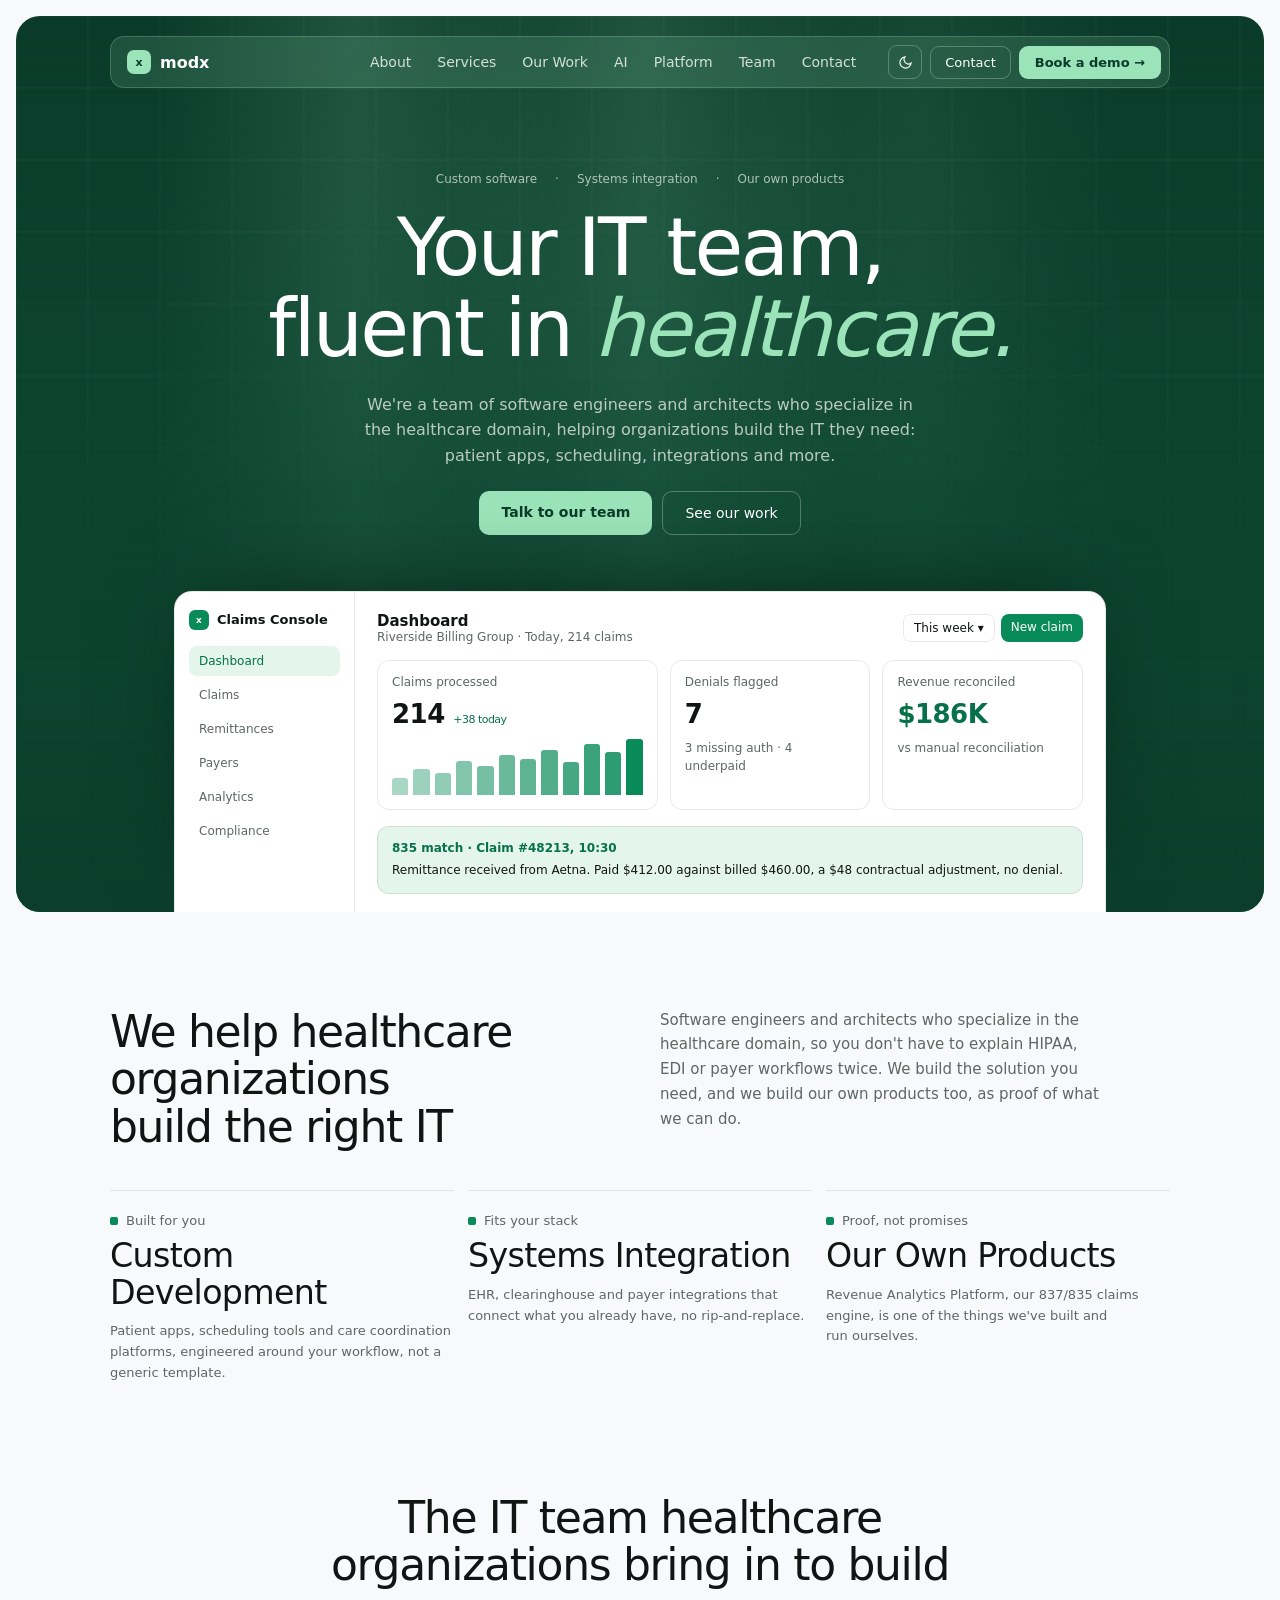
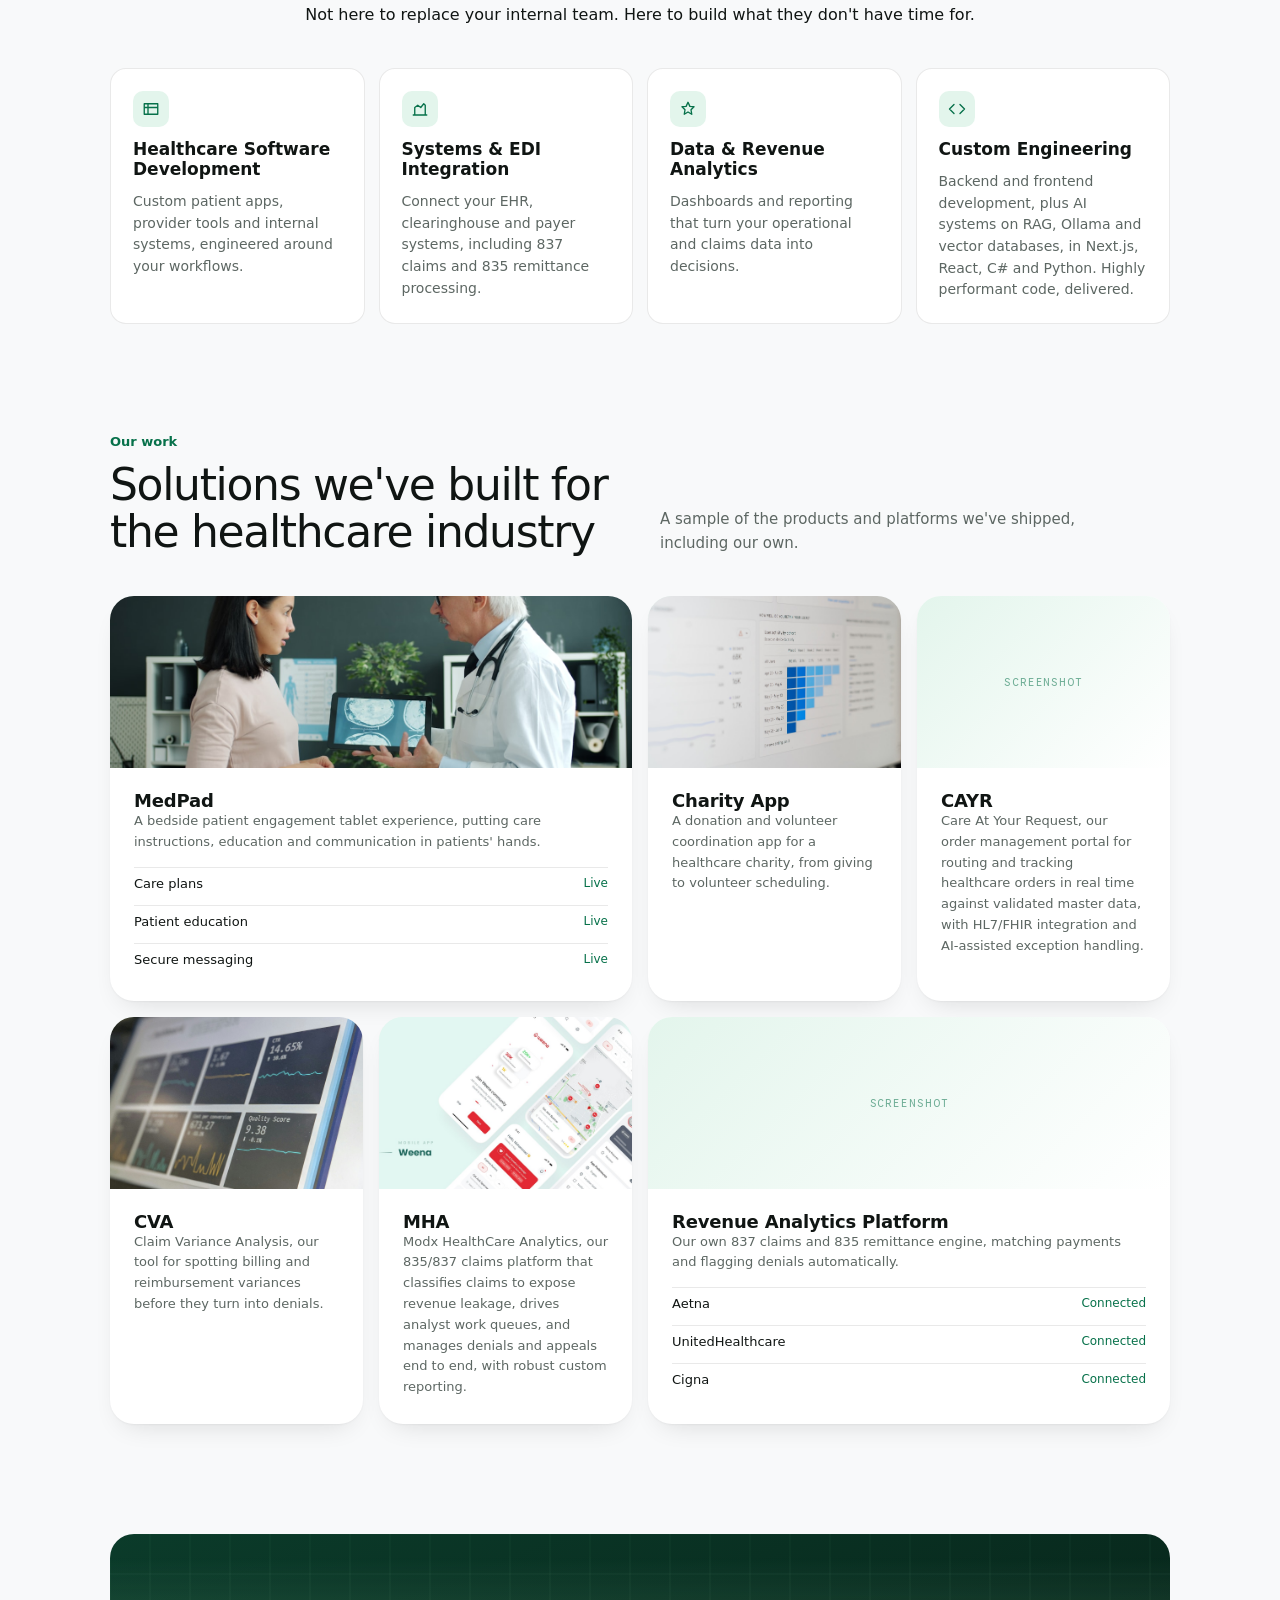
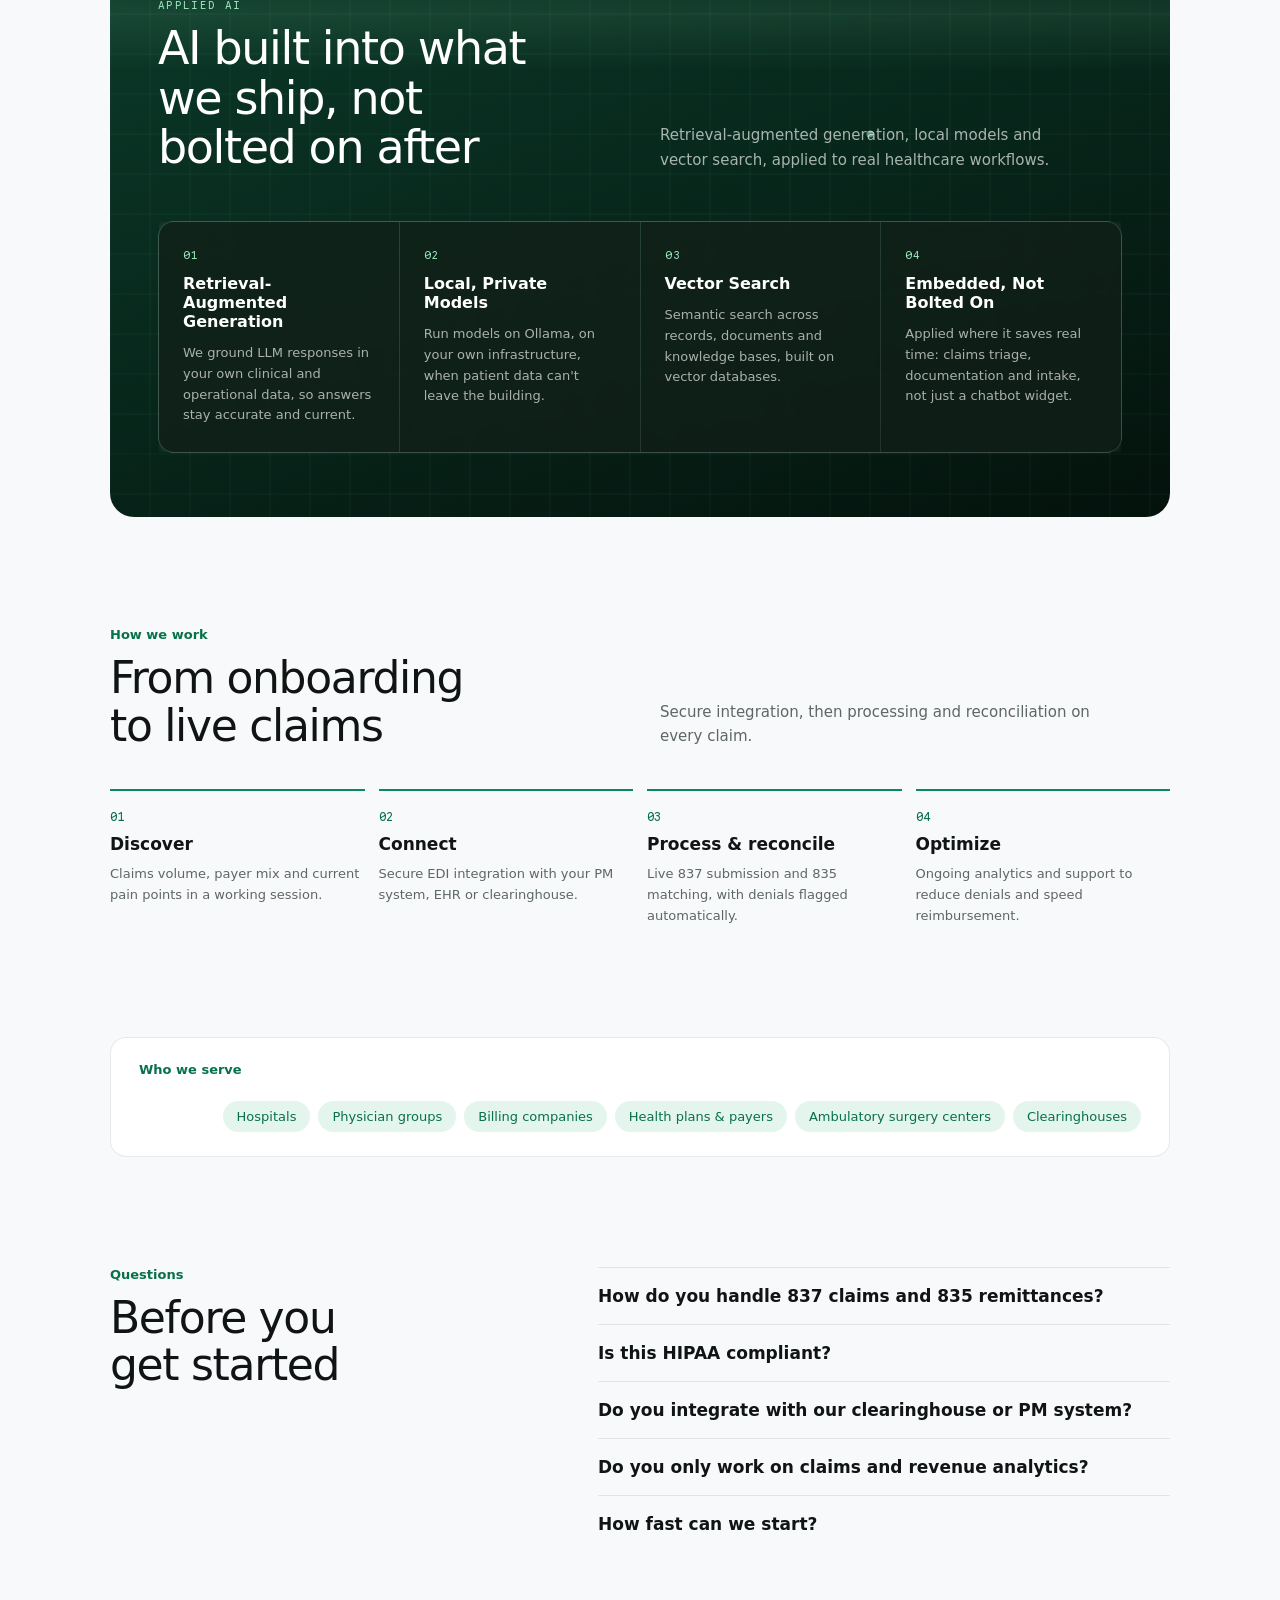
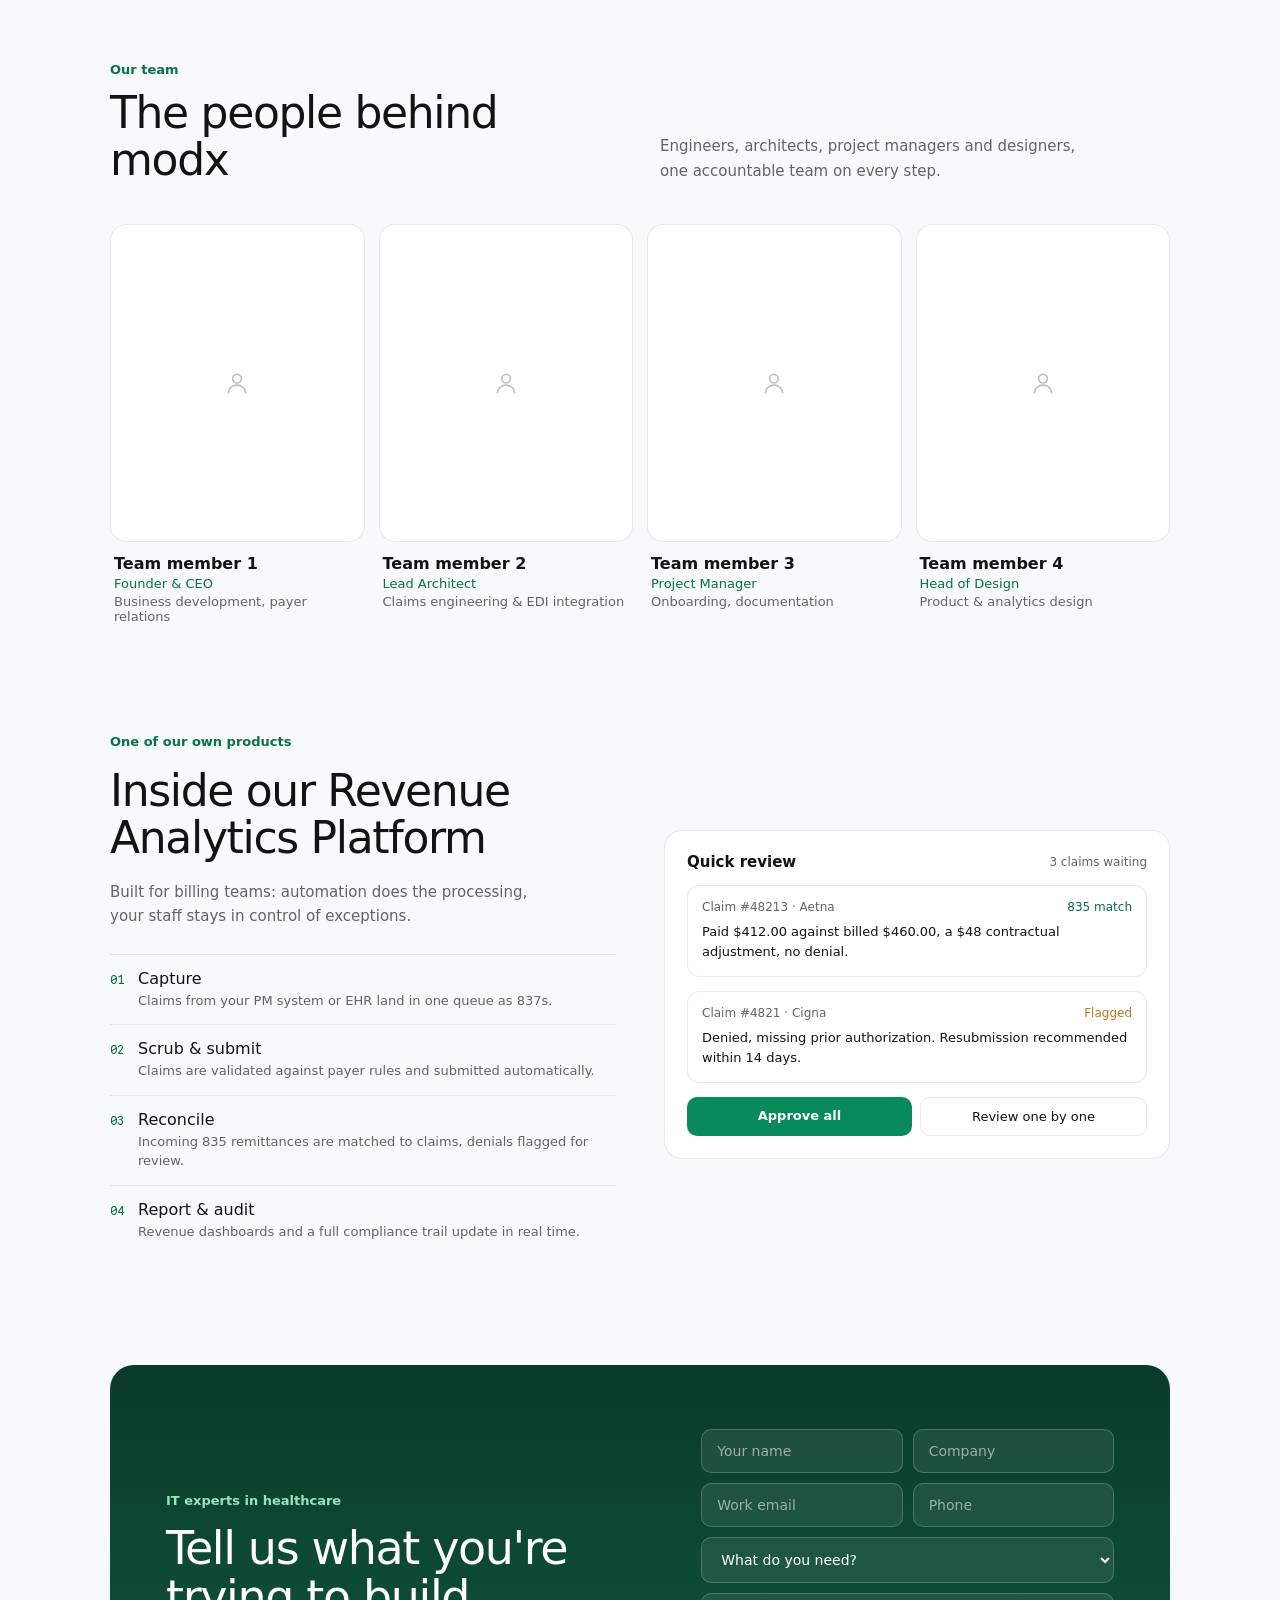
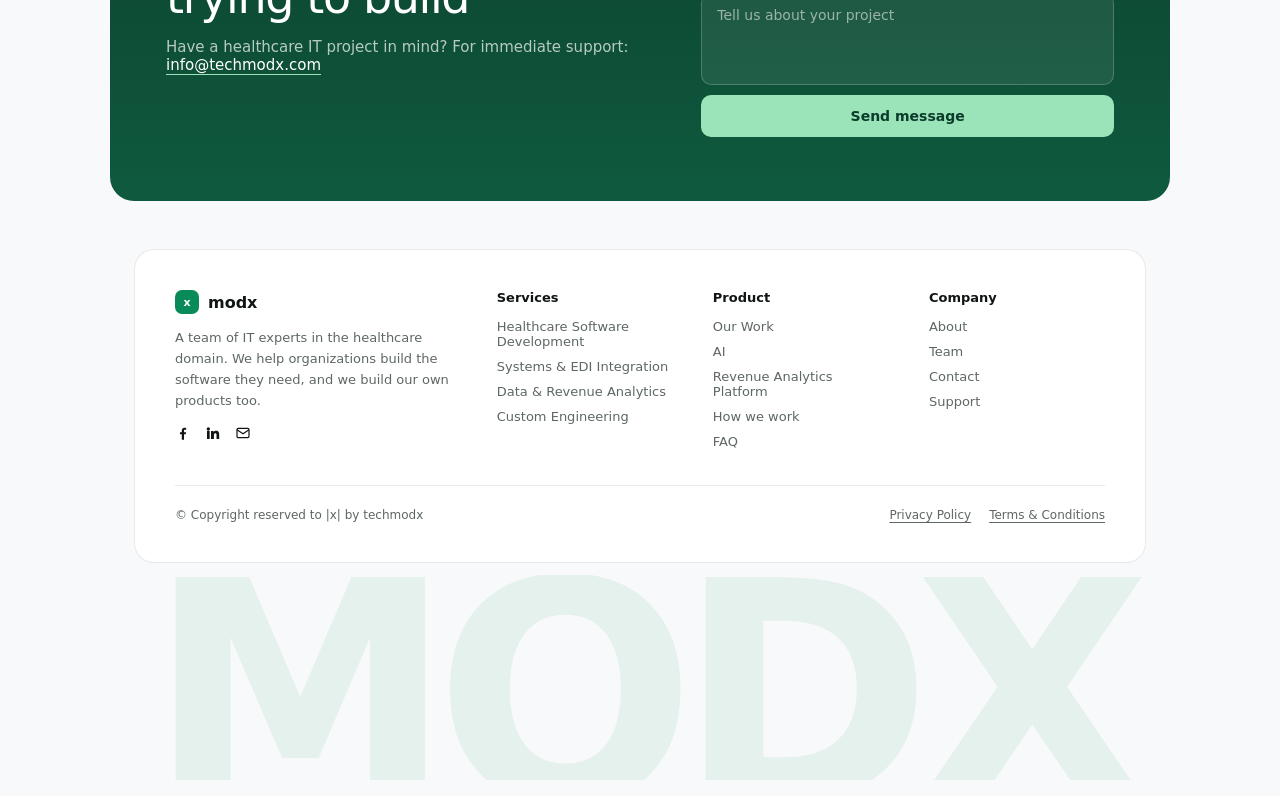
==== commit de017bd7: "Correct product descriptions for MHA, CVA, CAYR, MedPad; trim hero copy MHA is Modx HealthCare Analy" ====
--- a/landingV2.html
+++ b/landingV2.html
@@ -337,7 +337,7 @@
   <div class="hero-inner">
     <div class="hero-tags"><span>Custom software</span><span>·</span><span>Systems integration</span><span>·</span><span>Our own products</span></div>
     <h1>Your IT team,<br>fluent in <em>healthcare.</em></h1>
-    <p>We're a team of software engineers and architects who specialize in the healthcare domain, helping organizations build the IT they need: patient apps, scheduling, integrations and more. Our Revenue Analytics Platform is one product we've built ourselves.</p>
+    <p>We're a team of software engineers and architects who specialize in the healthcare domain, helping organizations build the IT they need: patient apps, scheduling, integrations and more.</p>
     <div class="hero-ctas">
       <a href="#contact" class="hero-cta-primary">Talk to our team</a>
       <a href="#platform" class="hero-cta-secondary">See our work</a>
@@ -438,10 +438,10 @@
     <div class="bento-card span2" data-reveal>
       <div class="work-thumb"><span class="work-thumb-label">Screenshot</span><img src="images/work/medpad.jpg" alt="MedPad screenshot" onerror="this.style.display='none'"></div>
       <div class="bento-content">
-        <div><div class="title">MedPad</div><div class="desc">A bedside patient engagement tablet experience, putting care instructions, entertainment and communication in patients' hands.</div></div>
+        <div><div class="title">MedPad</div><div class="desc">A bedside patient engagement tablet experience, putting care instructions, education and communication in patients' hands.</div></div>
         <div class="bento-list">
           <div class="item"><span>Care plans</span><span class="ok">Live</span></div>
-          <div class="item"><span>Entertainment</span><span class="ok">Live</span></div>
+          <div class="item"><span>Patient education</span><span class="ok">Live</span></div>
           <div class="item"><span>Secure messaging</span><span class="ok">Live</span></div>
         </div>
       </div>
@@ -450,28 +450,24 @@
       <div class="work-thumb"><span class="work-thumb-label">Screenshot</span><img src="images/work/charity-app.jpg" alt="Charity App screenshot" onerror="this.style.display='none'"></div>
       <div class="bento-content">
         <div><div class="title">Charity App</div><div class="desc">A donation and volunteer coordination app for a healthcare charity, from giving to volunteer scheduling.</div></div>
-        <div class="bento-stat"><div class="num">$128K</div><div class="label">raised this year</div></div>
       </div>
     </div>
     <div class="bento-card" data-reveal>
-      <div class="work-thumb"><span class="work-thumb-label">Screenshot</span><img src="images/work/physician-scheduling.jpg" alt="Physician Scheduling screenshot" onerror="this.style.display='none'"></div>
+      <div class="work-thumb"><span class="work-thumb-label">Screenshot</span><img src="images/work/cayr.jpg" alt="CAYR screenshot" onerror="this.style.display='none'"></div>
       <div class="bento-content">
-        <div><div class="title">Physician Scheduling</div><div class="desc">A scheduling platform for physician groups, balancing coverage, call schedules and time-off automatically.</div></div>
-        <div class="bento-stat"><div class="num">32</div><div class="label">providers scheduled</div></div>
+        <div><div class="title">CAYR</div><div class="desc">Care At Your Request, our order management portal for routing and tracking healthcare orders in real time against validated master data, with HL7/FHIR integration and AI-assisted exception handling.</div></div>
       </div>
     </div>
     <div class="bento-card" data-reveal>
       <div class="work-thumb"><span class="work-thumb-label">Screenshot</span><img src="images/work/cva.jpg" alt="CVA screenshot" onerror="this.style.display='none'"></div>
       <div class="bento-content">
-        <div><div class="title">CVA</div><div class="desc">A stroke care coordination platform, tracking patients from arrival through rehab and follow-up.</div></div>
-        <div class="bento-stat"><div class="num">18 min</div><div class="label">average door-to-needle time</div></div>
+        <div><div class="title">CVA</div><div class="desc">Claim Variance Analysis, our tool for spotting billing and reimbursement variances before they turn into denials.</div></div>
       </div>
     </div>
     <div class="bento-card" data-reveal>
       <div class="work-thumb"><span class="work-thumb-label">Screenshot</span><img src="images/work/mha.jpg" alt="MHA screenshot" onerror="this.style.display='none'"></div>
       <div class="bento-content">
-        <div><div class="title">MHA</div><div class="desc">A mental health assessment and intake app, streamlining screening for behavioral health providers.</div></div>
-        <div class="bento-stat"><div class="num">2,400</div><div class="label">assessments completed</div></div>
+        <div><div class="title">MHA</div><div class="desc">Modx HealthCare Analytics, our 835/837 claims platform that classifies claims to expose revenue leakage, drives analyst work queues, and manages denials and appeals end to end, with robust custom reporting.</div></div>
       </div>
     </div>
     <div class="bento-card span2" data-reveal>
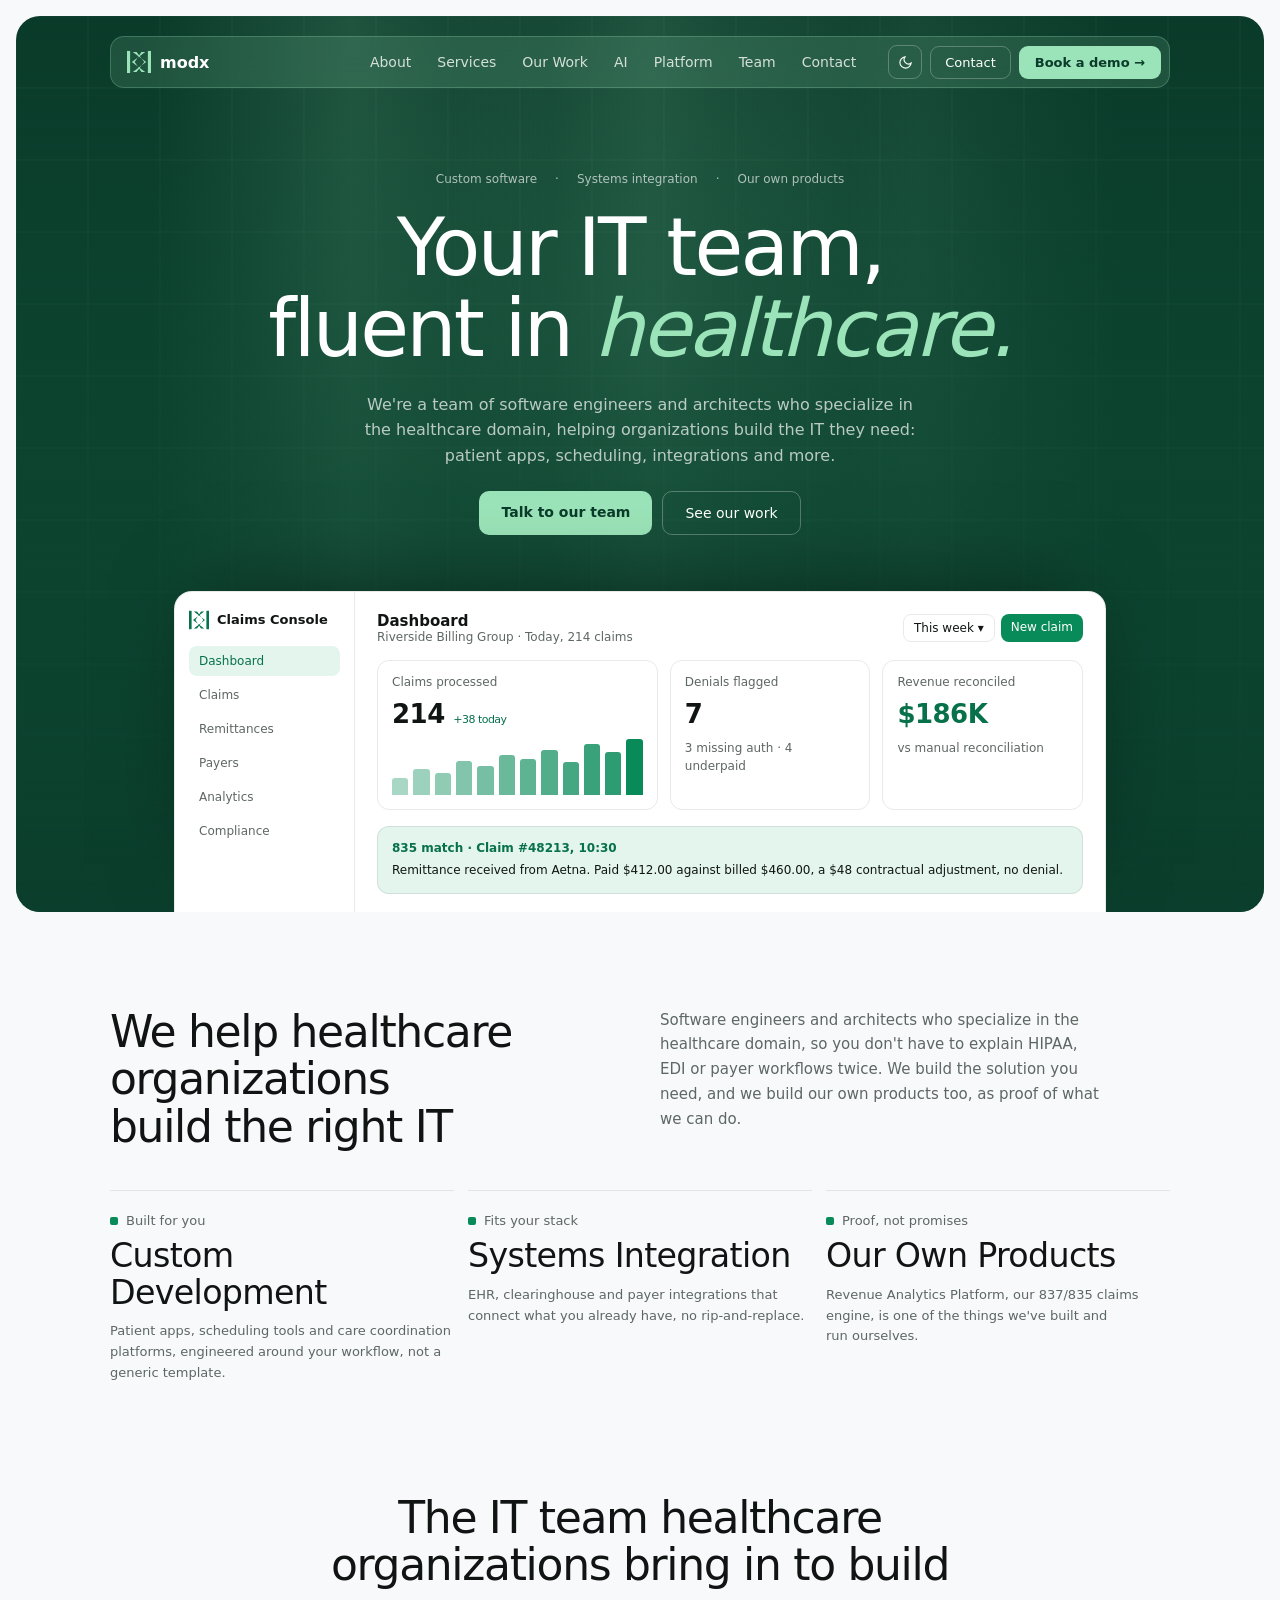
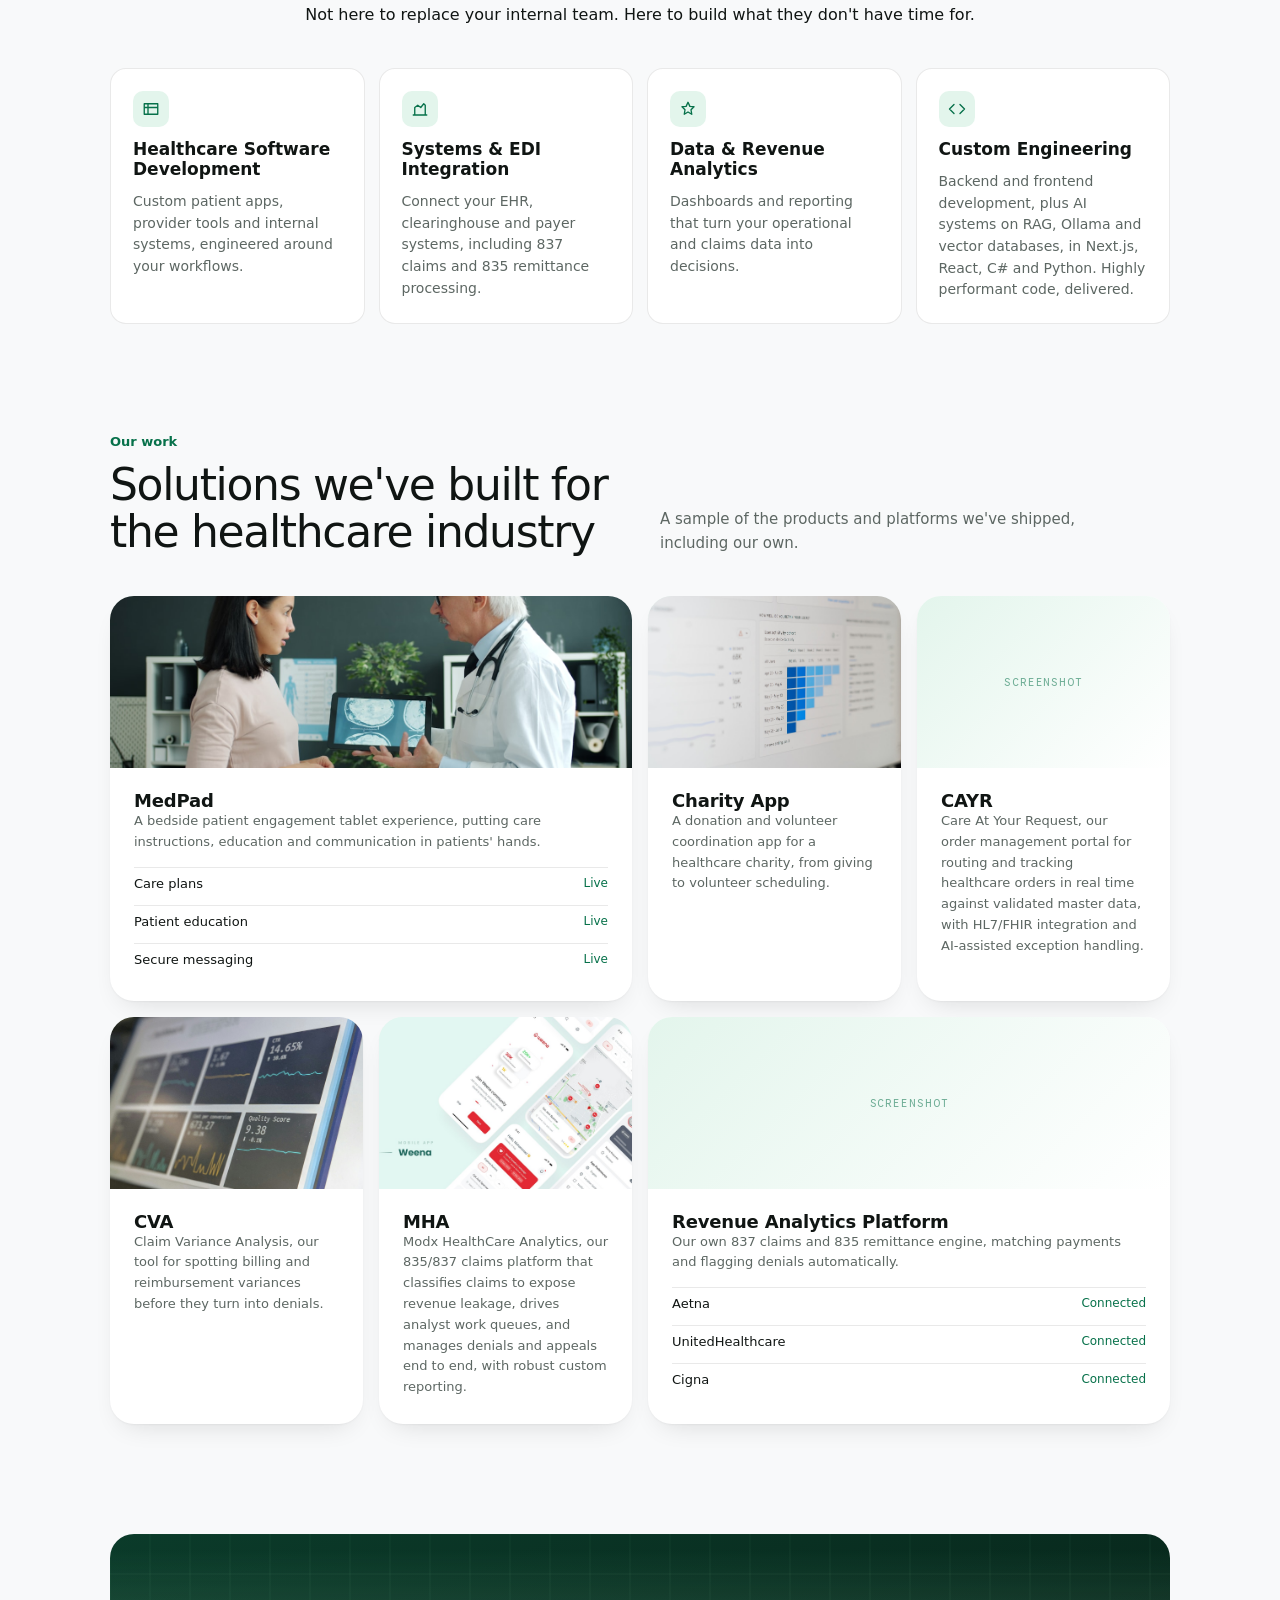
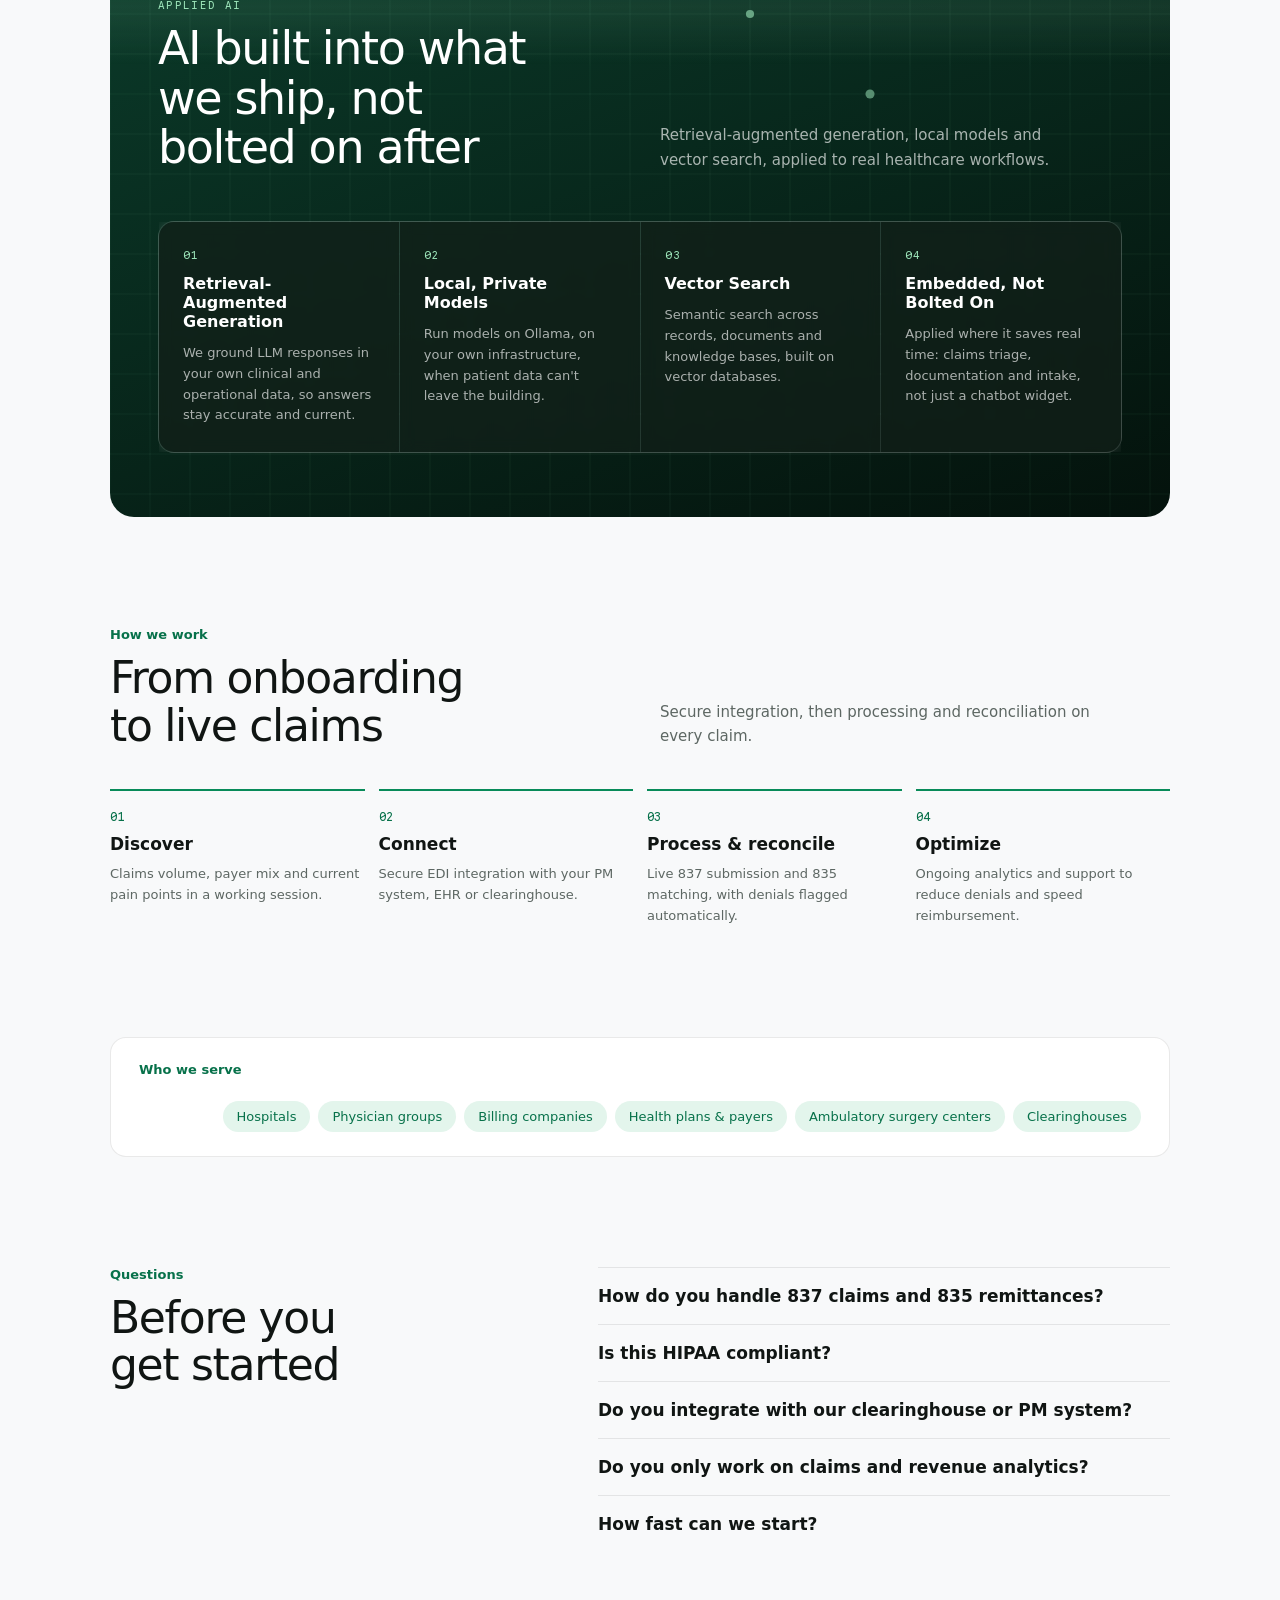
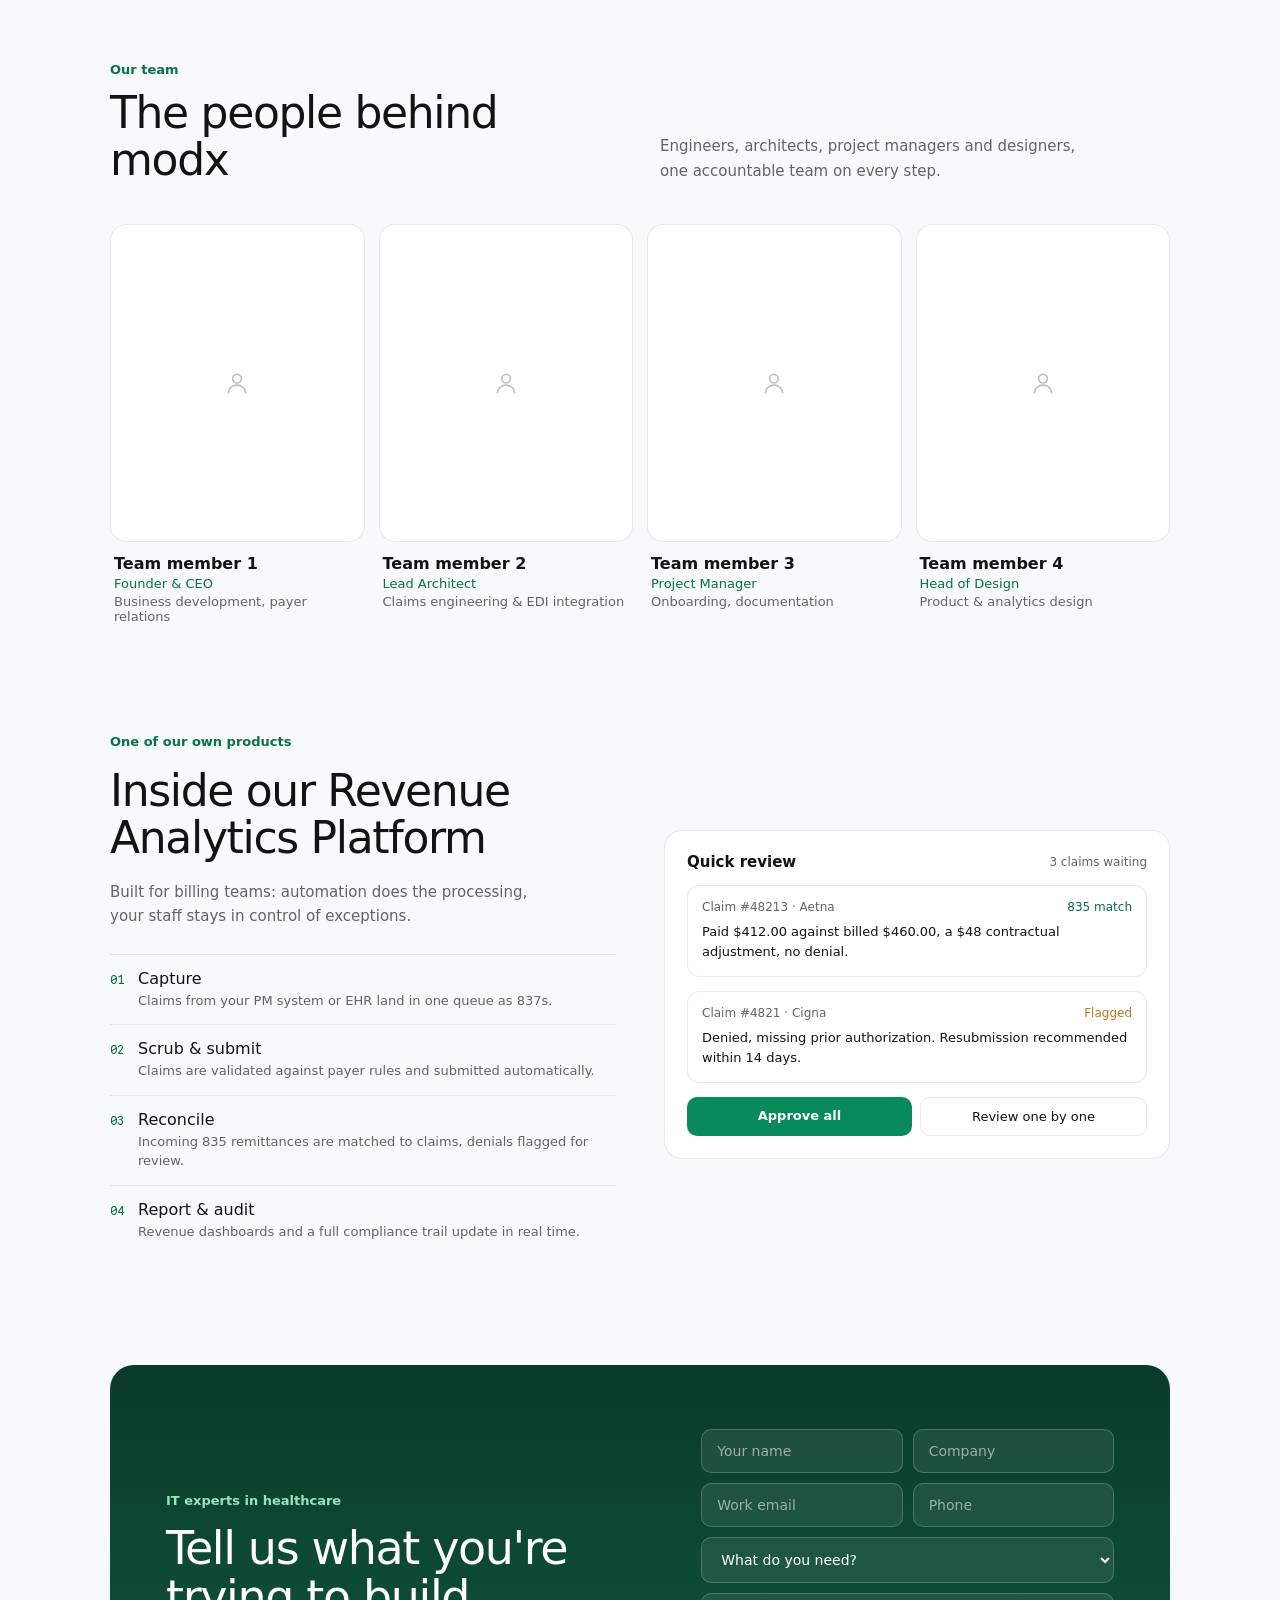
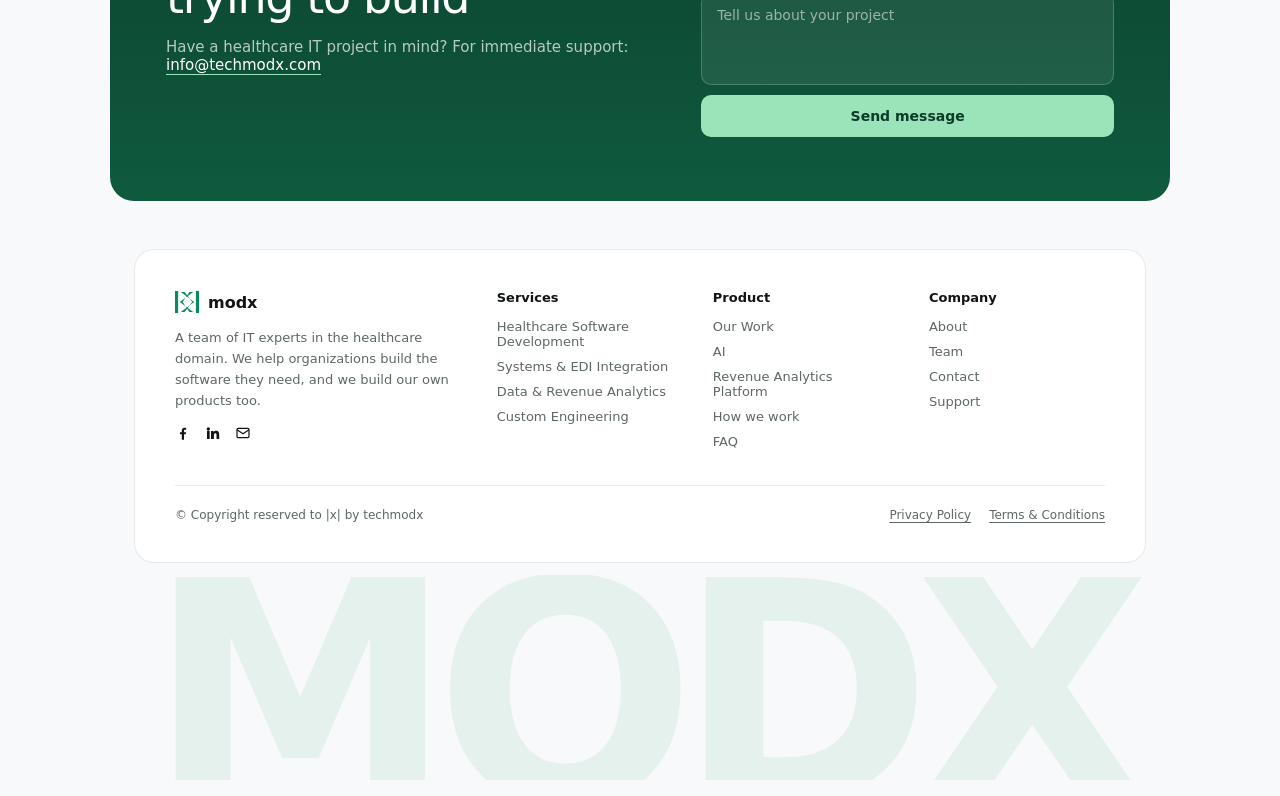
==== commit a73b2445: "Replace placeholder square mark with inline SVG |X| logo Recreates the real modx icon (pipe-X-pipe, " ====
--- a/landingV2.html
+++ b/landingV2.html
@@ -47,7 +47,8 @@
   header.site-header nav{max-width:1060px;margin:0 auto;padding:8px 8px 8px 16px;display:flex;align-items:center;gap:20px;flex-wrap:wrap;
     border-radius:14px;background:rgba(155,227,184,.14);border:1px solid rgba(155,227,184,.25);backdrop-filter:blur(12px);-webkit-backdrop-filter:blur(12px)}
   .brand{display:flex;align-items:center;gap:9px;color:#fff;font-weight:600;font-size:16px;white-space:nowrap}
-  .brand .mark{width:24px;height:24px;border-radius:7px;background:var(--lime);display:grid;place-items:center;color:#0B3B2A;font-size:11px;font-weight:700}
+  .brand .mark{width:24px;height:24px;display:inline-flex;color:var(--lime)}
+  .brand .mark svg{width:100%;height:100%;display:block}
   .nav-links{display:flex;gap:2px;margin-left:auto;font-size:14px;white-space:nowrap}
   .nav-links a{color:rgba(255,255,255,.8);padding:6px 12px}
   .nav-links a:hover{color:#fff}
@@ -79,7 +80,8 @@
     box-shadow:0 -20px 80px -30px rgba(0,0,0,.5);overflow:hidden;font-size:12px;display:grid;grid-template-columns:180px 1fr;min-height:320px}
   .dash-side{border-right:1px solid var(--line);padding:18px 14px;display:flex;flex-direction:column;gap:4px}
   .dash-side .brand-row{display:flex;align-items:center;gap:8px;font-weight:600;font-size:13px;margin-bottom:12px}
-  .dash-side .brand-row .mark{width:20px;height:20px;border-radius:6px;background:var(--green);display:grid;place-items:center;color:#fff;font-size:9px}
+  .dash-side .brand-row .mark{width:20px;height:20px;display:inline-flex;color:var(--green-ink)}
+  .dash-side .brand-row .mark svg{width:100%;height:100%;display:block}
   .dash-side .item{padding:8px 10px;color:var(--fg2)}
   .dash-side .item.active{border-radius:8px;background:var(--mint);color:var(--green-ink);font-weight:500}
   .dash-main{padding:20px 22px;display:flex;flex-direction:column;gap:16px;text-align:left}
@@ -258,7 +260,8 @@
   .footer-cols{display:grid;grid-template-columns:1.6fr 1fr 1fr 1fr;gap:40px;align-items:start}
   .footer-brand{display:flex;flex-direction:column;gap:14px}
   .footer-brand .logo{display:flex;align-items:center;gap:9px;font-weight:600;font-size:16px;color:var(--fg)}
-  .footer-brand .logo .mark{width:24px;height:24px;border-radius:7px;background:var(--green);display:grid;place-items:center;color:#fff;font-size:11px;font-weight:700}
+  .footer-brand .logo .mark{width:24px;height:24px;display:inline-flex;color:var(--green)}
+  .footer-brand .logo .mark svg{width:100%;height:100%;display:block}
   .footer-brand p{margin:0;color:var(--fg2);font-size:13px;line-height:1.6;max-width:320px}
   .footer-socials{display:flex;gap:14px;color:var(--fg)}
   .footer-socials a{color:var(--fg)}
@@ -308,7 +311,7 @@
 
   <header class="site-header">
     <nav>
-      <a href="#top" class="brand"><span class="mark">x</span>modx</a>
+      <a href="#top" class="brand"><span class="mark"><svg viewBox="0 0 100 100" fill="currentColor" aria-hidden="true"><rect x="0" y="4" width="13" height="92"/><rect x="87" y="4" width="13" height="92"/><polygon points="24,8 80,50 24,92 40,92 72,50 40,8"/><polygon points="76,8 20,50 76,92 60,92 32,50 60,8"/></svg></span>modx</a>
 
       <div class="nav-links" id="navLinks">
         <a href="#about">About</a>
@@ -347,7 +350,7 @@
   <div class="dash-wrap">
     <div class="dash">
       <div class="dash-side">
-        <div class="brand-row"><span class="mark">x</span>Claims Console</div>
+        <div class="brand-row"><span class="mark"><svg viewBox="0 0 100 100" fill="currentColor" aria-hidden="true"><rect x="0" y="4" width="13" height="92"/><rect x="87" y="4" width="13" height="92"/><polygon points="24,8 80,50 24,92 40,92 72,50 40,8"/><polygon points="76,8 20,50 76,92 60,92 32,50 60,8"/></svg></span>Claims Console</div>
         <div class="item active">Dashboard</div>
         <div class="item">Claims</div>
         <div class="item">Remittances</div>
@@ -636,7 +639,7 @@
   <div class="footer-card">
     <div class="footer-cols">
       <div class="footer-brand">
-        <div class="logo"><span class="mark">x</span>modx</div>
+        <div class="logo"><span class="mark"><svg viewBox="0 0 100 100" fill="currentColor" aria-hidden="true"><rect x="0" y="4" width="13" height="92"/><rect x="87" y="4" width="13" height="92"/><polygon points="24,8 80,50 24,92 40,92 72,50 40,8"/><polygon points="76,8 20,50 76,92 60,92 32,50 60,8"/></svg></span>modx</div>
         <p>A team of IT experts in the healthcare domain. We help organizations build the software they need, and we build our own products too.</p>
         <div class="footer-socials">
           <a href="#" aria-label="Facebook"><svg width="16" height="16" viewBox="0 0 24 24" fill="currentColor"><path d="M13.5 22v-8h2.7l.4-3.2h-3.1V8.8c0-.9.3-1.6 1.6-1.6h1.7V4.4c-.3 0-1.3-.1-2.5-.1-2.5 0-4.1 1.5-4.1 4.2v2.3H7.4V14h2.8v8h3.3z"></path></svg></a>
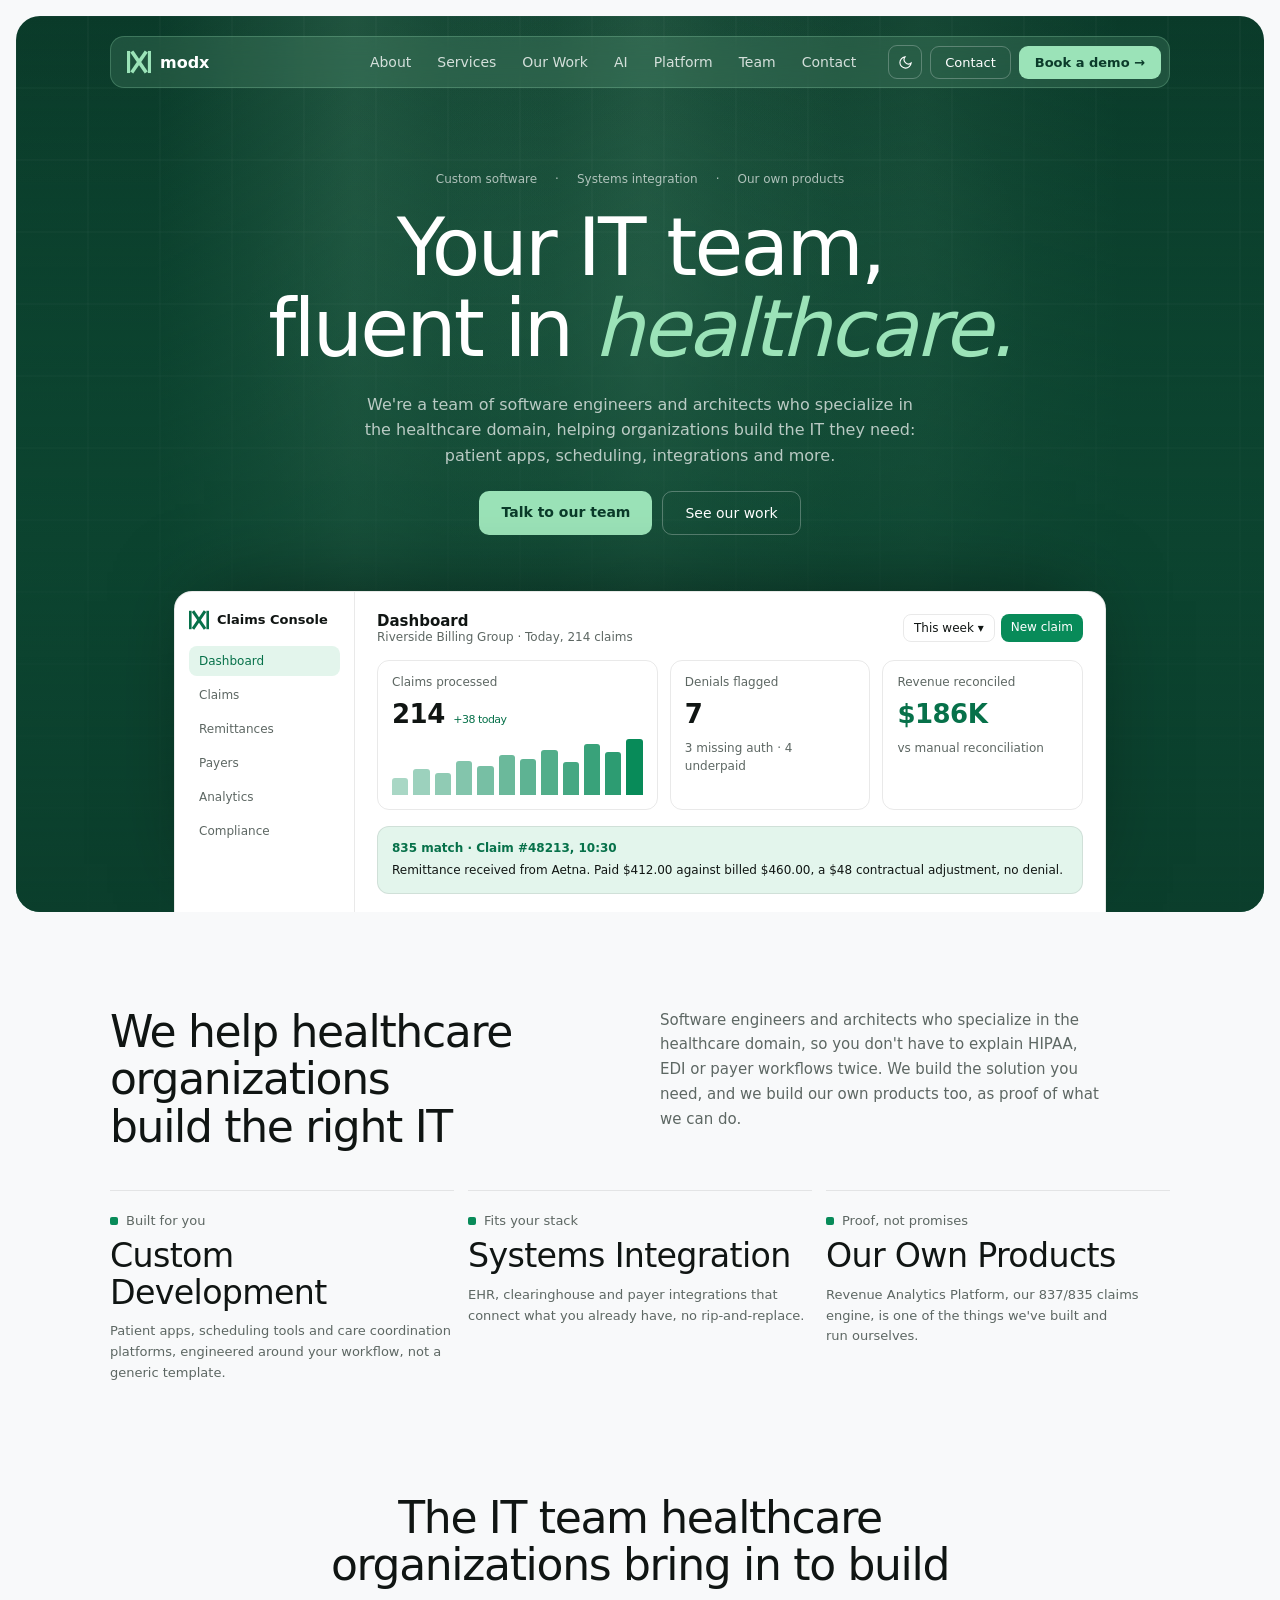
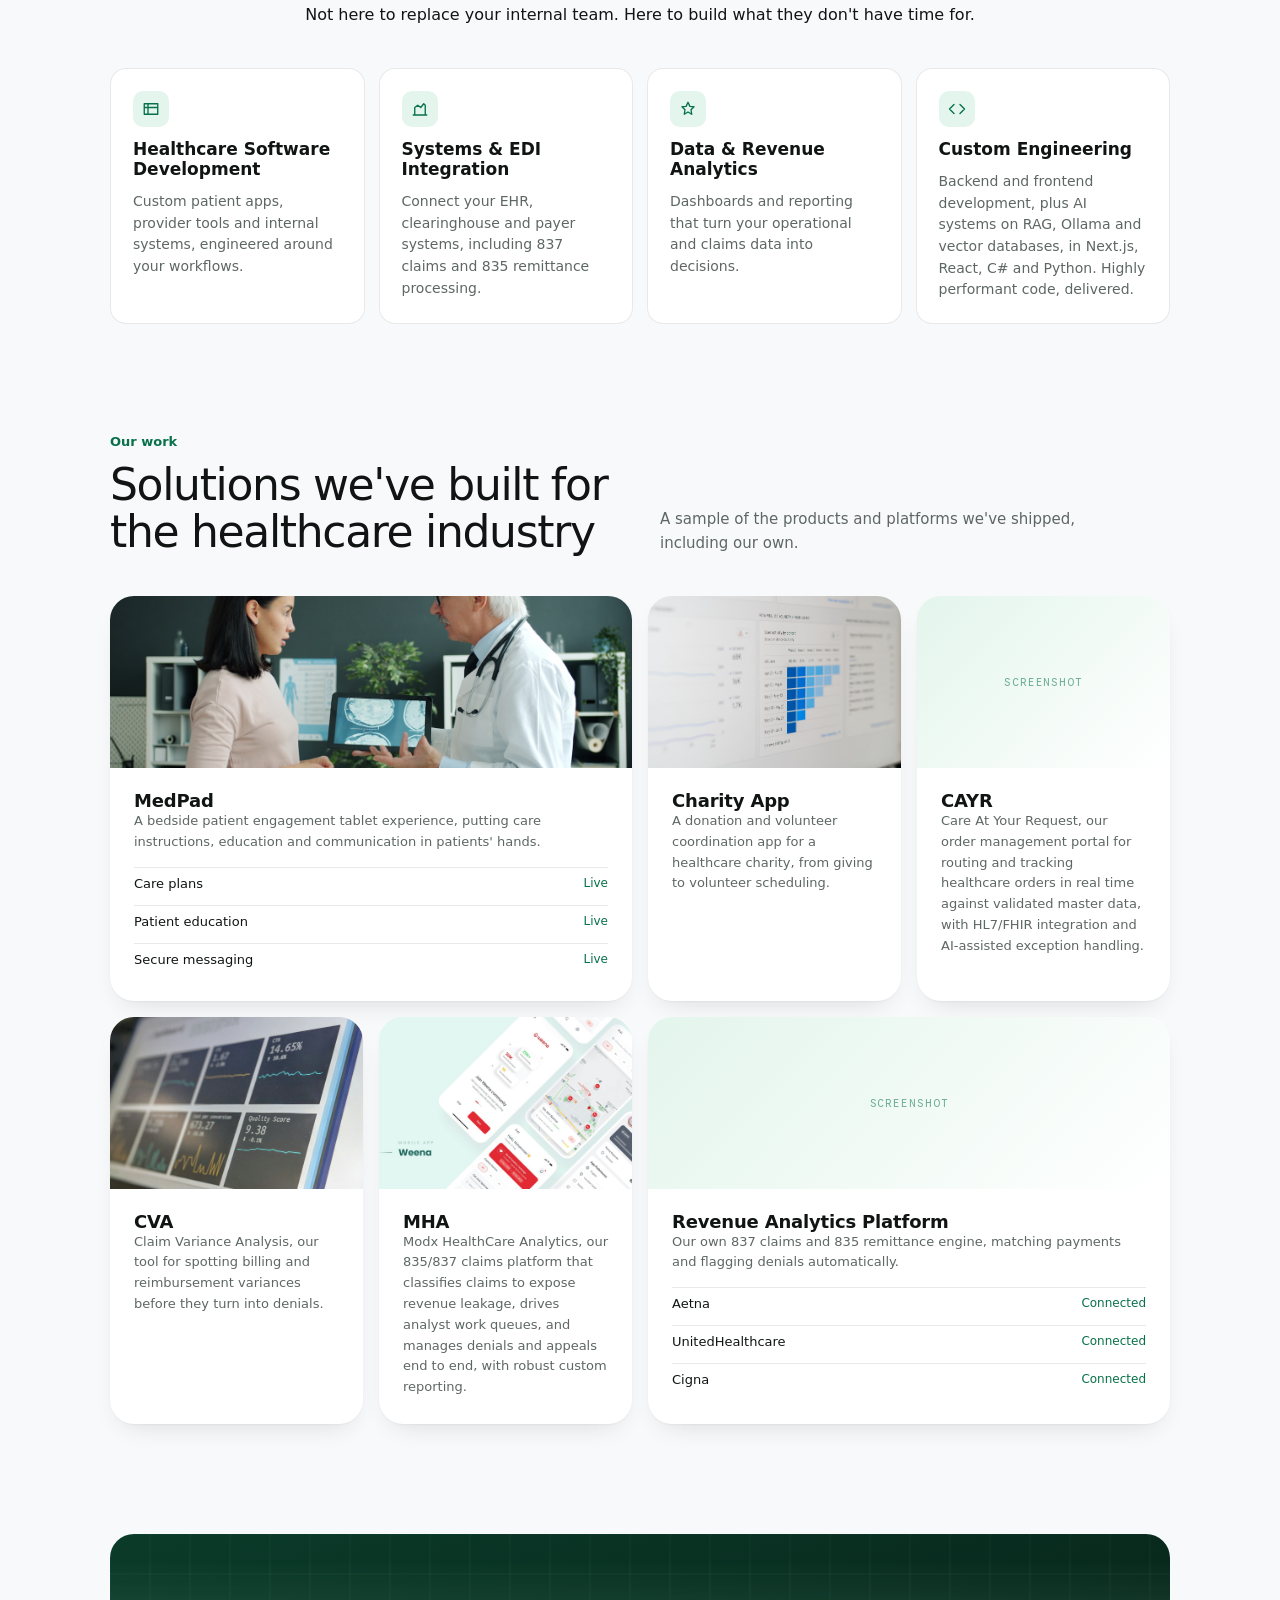
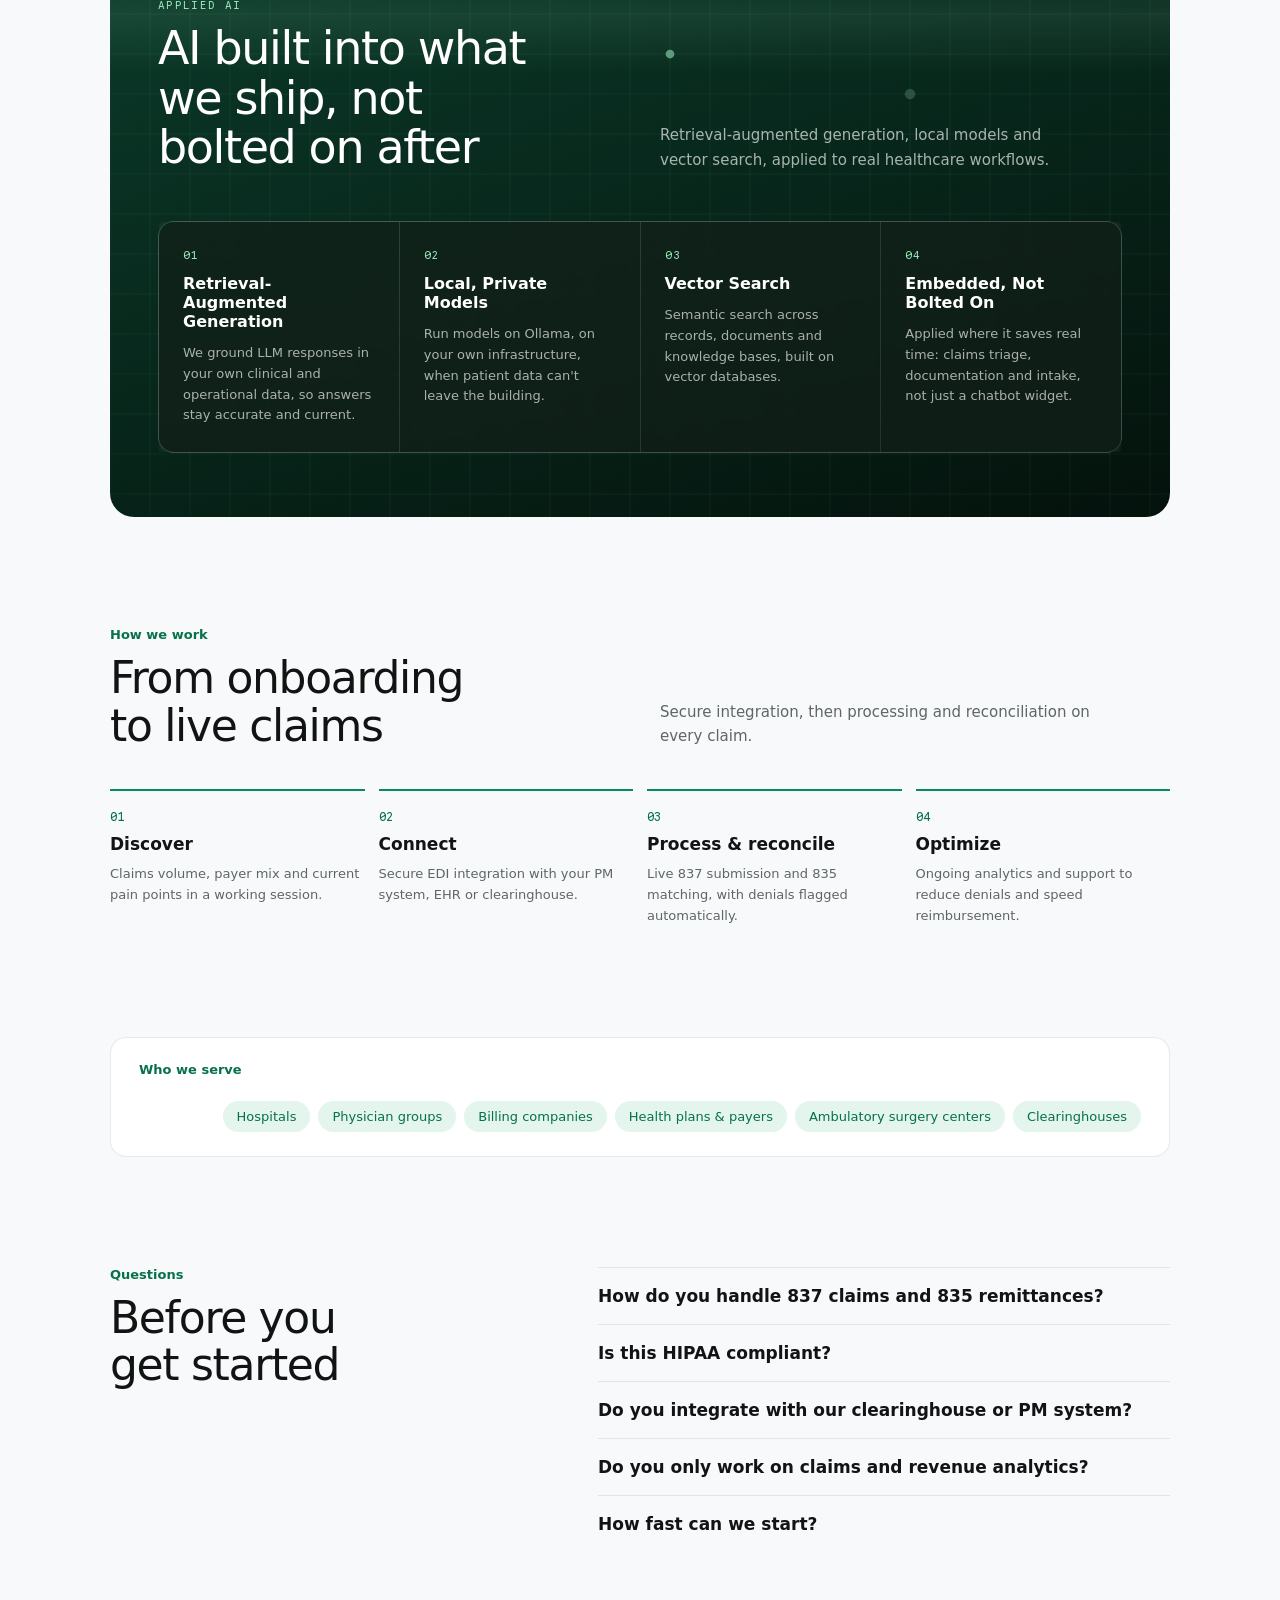
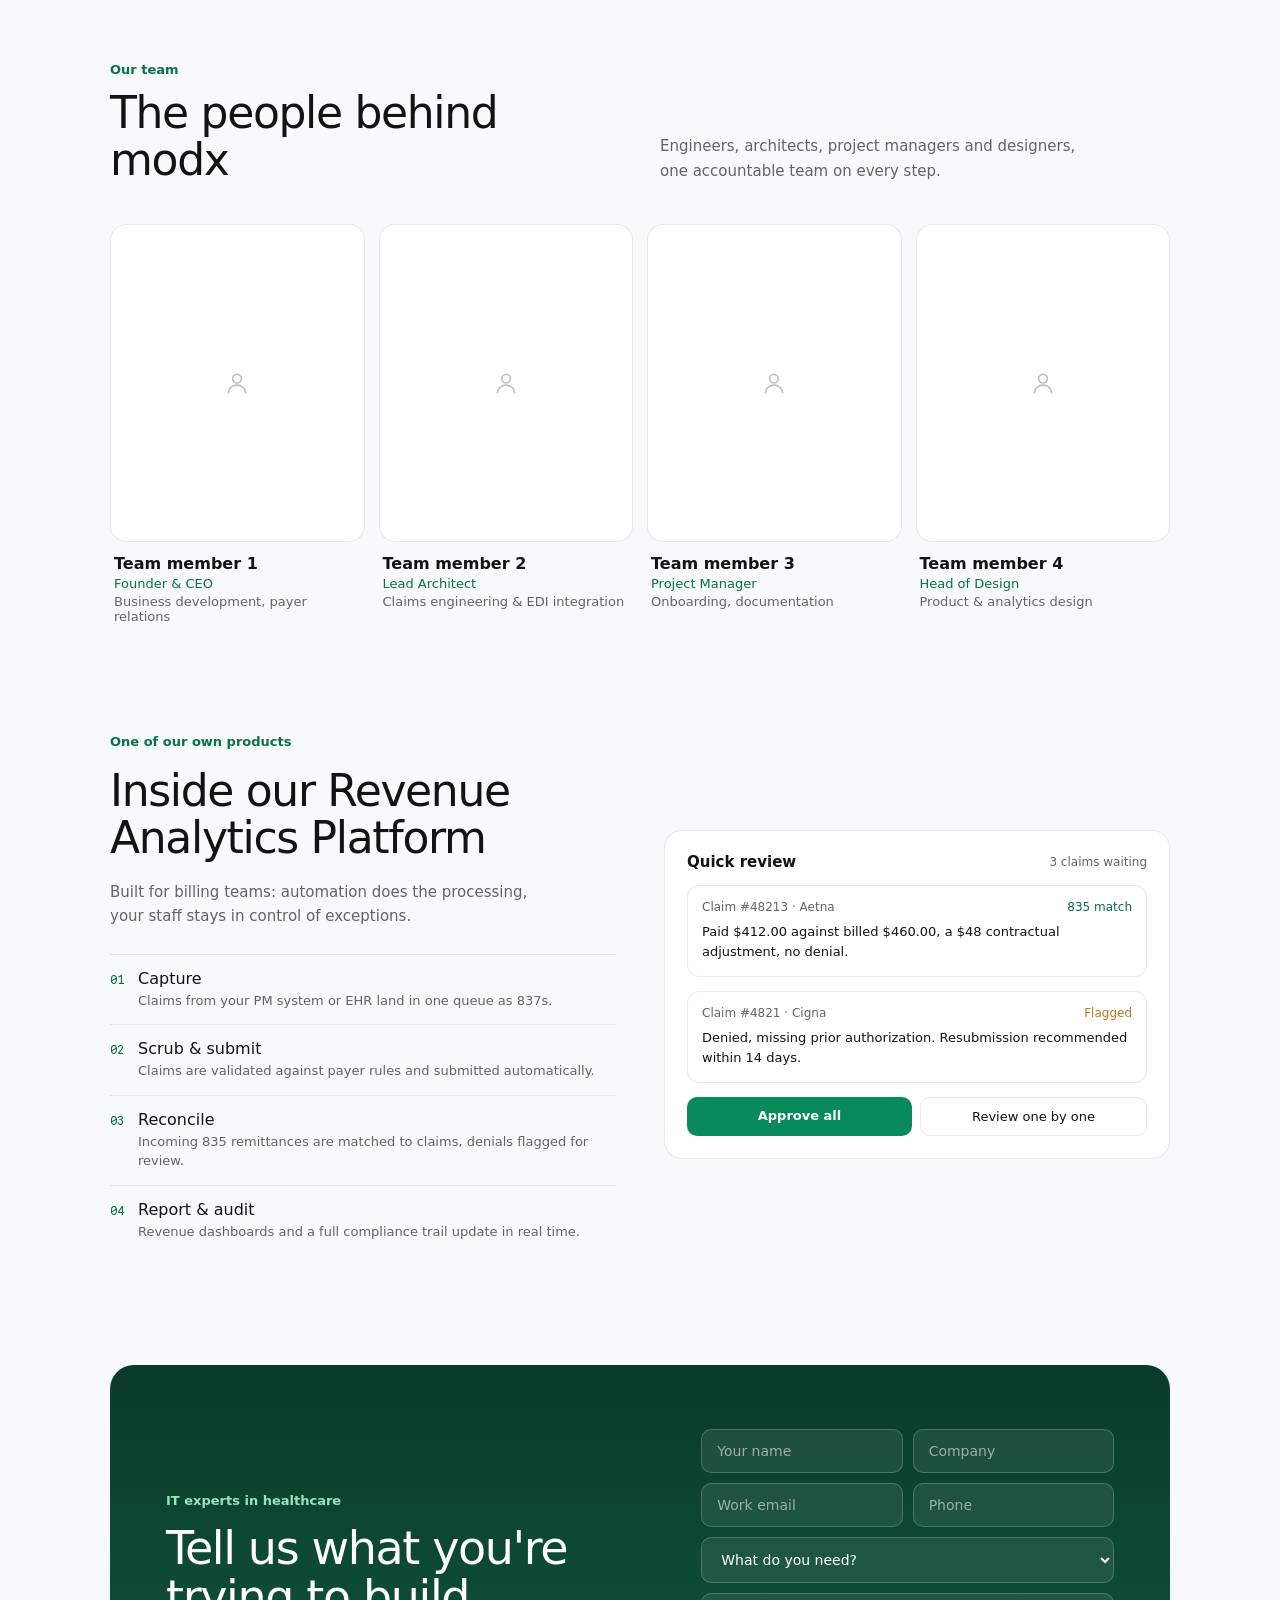
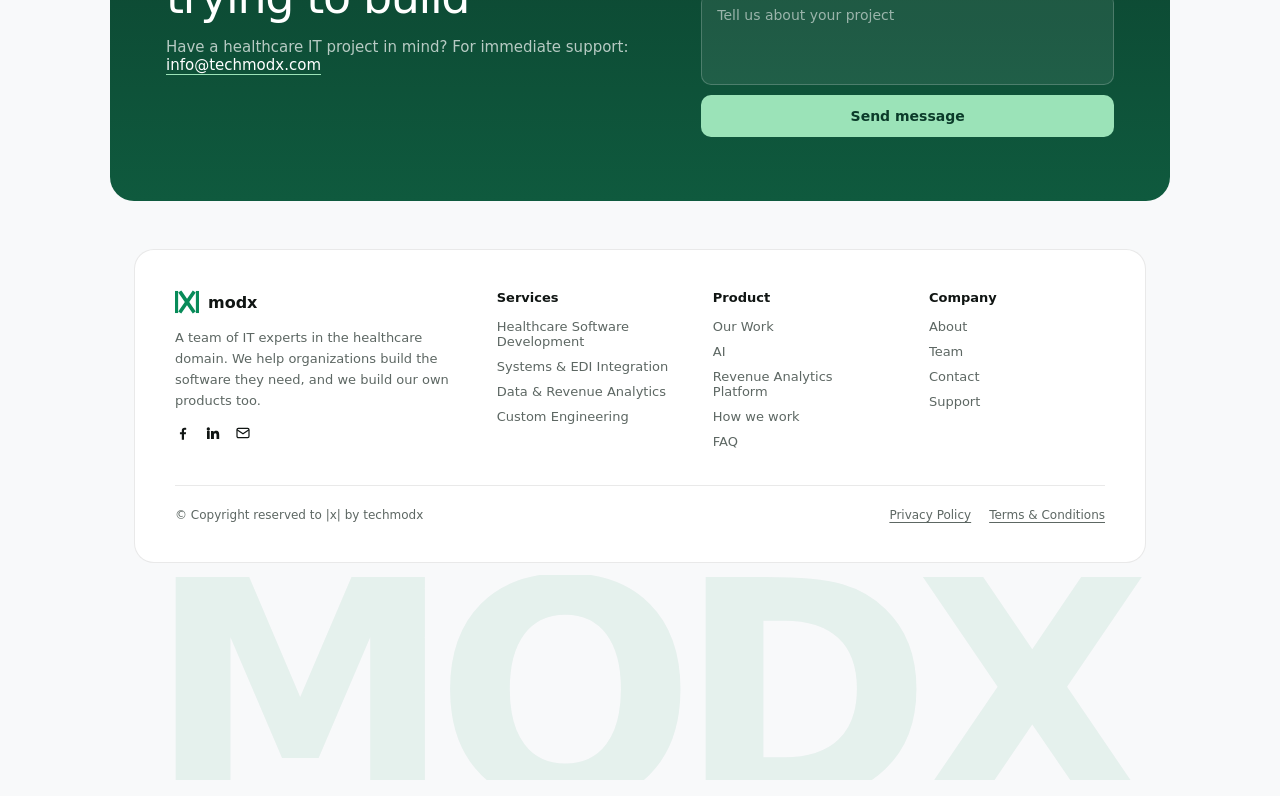
==== commit 7a1ff077: "Fix |X| mark reading as a cross instead of an X The chevron polygons had both arrow tips meeting at " ====
--- a/landingV2.html
+++ b/landingV2.html
@@ -311,7 +311,7 @@
 
   <header class="site-header">
     <nav>
-      <a href="#top" class="brand"><span class="mark"><svg viewBox="0 0 100 100" fill="currentColor" aria-hidden="true"><rect x="0" y="4" width="13" height="92"/><rect x="87" y="4" width="13" height="92"/><polygon points="24,8 80,50 24,92 40,92 72,50 40,8"/><polygon points="76,8 20,50 76,92 60,92 32,50 60,8"/></svg></span>modx</a>
+      <a href="#top" class="brand"><span class="mark"><svg viewBox="0 0 100 100" aria-hidden="true"><rect x="0" y="4" width="13" height="92" fill="currentColor"/><rect x="87" y="4" width="13" height="92" fill="currentColor"/><line x1="24" y1="12" x2="76" y2="88" stroke="currentColor" stroke-width="15" stroke-linecap="square"/><line x1="76" y1="12" x2="24" y2="88" stroke="currentColor" stroke-width="15" stroke-linecap="square"/></svg></span>modx</a>
 
       <div class="nav-links" id="navLinks">
         <a href="#about">About</a>
@@ -350,7 +350,7 @@
   <div class="dash-wrap">
     <div class="dash">
       <div class="dash-side">
-        <div class="brand-row"><span class="mark"><svg viewBox="0 0 100 100" fill="currentColor" aria-hidden="true"><rect x="0" y="4" width="13" height="92"/><rect x="87" y="4" width="13" height="92"/><polygon points="24,8 80,50 24,92 40,92 72,50 40,8"/><polygon points="76,8 20,50 76,92 60,92 32,50 60,8"/></svg></span>Claims Console</div>
+        <div class="brand-row"><span class="mark"><svg viewBox="0 0 100 100" aria-hidden="true"><rect x="0" y="4" width="13" height="92" fill="currentColor"/><rect x="87" y="4" width="13" height="92" fill="currentColor"/><line x1="24" y1="12" x2="76" y2="88" stroke="currentColor" stroke-width="15" stroke-linecap="square"/><line x1="76" y1="12" x2="24" y2="88" stroke="currentColor" stroke-width="15" stroke-linecap="square"/></svg></span>Claims Console</div>
         <div class="item active">Dashboard</div>
         <div class="item">Claims</div>
         <div class="item">Remittances</div>
@@ -639,7 +639,7 @@
   <div class="footer-card">
     <div class="footer-cols">
       <div class="footer-brand">
-        <div class="logo"><span class="mark"><svg viewBox="0 0 100 100" fill="currentColor" aria-hidden="true"><rect x="0" y="4" width="13" height="92"/><rect x="87" y="4" width="13" height="92"/><polygon points="24,8 80,50 24,92 40,92 72,50 40,8"/><polygon points="76,8 20,50 76,92 60,92 32,50 60,8"/></svg></span>modx</div>
+        <div class="logo"><span class="mark"><svg viewBox="0 0 100 100" aria-hidden="true"><rect x="0" y="4" width="13" height="92" fill="currentColor"/><rect x="87" y="4" width="13" height="92" fill="currentColor"/><line x1="24" y1="12" x2="76" y2="88" stroke="currentColor" stroke-width="15" stroke-linecap="square"/><line x1="76" y1="12" x2="24" y2="88" stroke="currentColor" stroke-width="15" stroke-linecap="square"/></svg></span>modx</div>
         <p>A team of IT experts in the healthcare domain. We help organizations build the software they need, and we build our own products too.</p>
         <div class="footer-socials">
           <a href="#" aria-label="Facebook"><svg width="16" height="16" viewBox="0 0 24 24" fill="currentColor"><path d="M13.5 22v-8h2.7l.4-3.2h-3.1V8.8c0-.9.3-1.6 1.6-1.6h1.7V4.4c-.3 0-1.3-.1-2.5-.1-2.5 0-4.1 1.5-4.1 4.2v2.3H7.4V14h2.8v8h3.3z"></path></svg></a>
